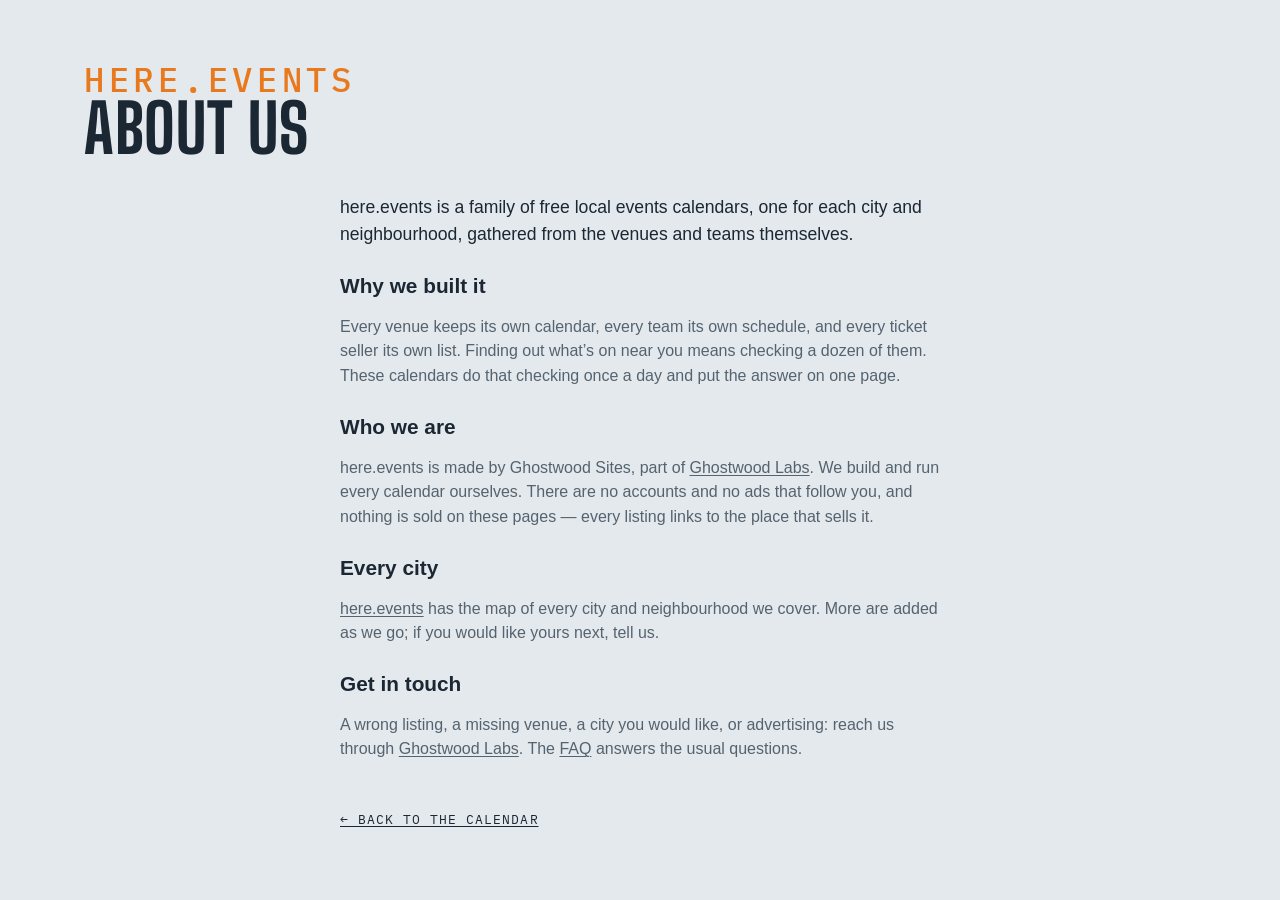
==== site/about.html @ d9d10c5a "Sources and About Us as their own pages, FAQ the same on every site, More Cities centred Co-Authored" ====
<!DOCTYPE html>
<html lang="en">
<head>
<meta charset="utf-8">
<meta name="viewport" content="width=device-width, initial-scale=1, viewport-fit=cover">
<meta name="theme-color" media="(prefers-color-scheme: light)" content="#edf1f4">
<meta name="theme-color" media="(prefers-color-scheme: dark)" content="#141a20">
<script>
  try {
    var t = localStorage.getItem('lqa-theme');
    var PHONE = '(max-width: 640px), (pointer: coarse) and (max-height: 500px)';
    if ((t === 'light' || t === 'dark') && !matchMedia(PHONE).matches) document.documentElement.dataset.theme = t;
  } catch (e) { /* no storage — system it is */ }
</script>
<title>About Us — here.events</title>
<meta name="description" content="About here.events: free local events calendars for each city and neighbourhood, gathered from the venues and teams themselves.">
<link rel="icon" href="favicon.svg" type="image/svg+xml">
<link rel="preconnect" href="https://fonts.googleapis.com">
<link rel="preconnect" href="https://fonts.gstatic.com" crossorigin>
<link href="https://fonts.googleapis.com/css2?family=Big+Shoulders:opsz,wght@10..72,500;10..72,700&family=IBM+Plex+Mono:wght@400;500&display=swap" rel="stylesheet">
<link rel="stylesheet" href="styles.css?v=__V__">
<script src="city.js?v=__V__"></script>
</head>
<body>

<!-- the Ghostwood Labs mark, drawn once; the masthead and the footer <use> it -->
<svg width="0" height="0" style="position:absolute" aria-hidden="true">
  <symbol id="gw-mark" viewBox="0 0 576 576">
    <g fill="none" stroke="currentColor" stroke-width="24" stroke-linecap="round" stroke-linejoin="round">
      <path d="M300.19 51.03A26 26 0 0 1 275.81 51.03L235.63 29.71A26 26 0 0 0 210.57 30.08L103.63 91.02A26 26 0 0 0 90.5 113.61L90.5 161.4A26 26 0 0 1 77.38 183.98L39.62 205.52A26 26 0 0 0 26.5 228.1L26.5 347.9A26 26 0 0 0 39.62 370.48L77.38 392.02A26 26 0 0 1 90.5 414.6L90.5 462.39A26 26 0 0 0 103.63 484.98L210.57 545.92A26 26 0 0 0 235.63 546.29L275.81 524.97A26 26 0 0 1 300.19 524.97L340.37 546.29A26 26 0 0 0 365.43 545.92L472.37 484.98A26 26 0 0 0 485.5 462.39L485.5 414.6A26 26 0 0 1 498.62 392.02L536.38 370.48A26 26 0 0 0 549.5 347.9L549.5 228.1A26 26 0 0 0 536.38 205.52L498.62 183.98A26 26 0 0 1 485.5 161.4L485.5 113.61A26 26 0 0 0 472.37 91.02L365.43 30.08A26 26 0 0 0 340.37 29.71L300.19 51.03Z"/>
      <path d="M288 57.5L288 177.5"/>
      <path d="M288 518.5L288 403.5"/>
      <path d="M90.5 176.5L144.63 204.58A26 26 0 0 0 169.19 204.26L209.58 181.92A26 26 0 0 0 223 159.17L223 101.5L158.5 137.5"/>
      <path d="M485.5 176.5L431.37 204.58A26 26 0 0 1 406.81 204.26L366.42 181.92A26 26 0 0 1 353 159.17L353 101.5L417.5 137.5"/>
      <path d="M157 211L157 287.5"/>
      <path d="M419 211L419 287.5"/>
      <path d="M90.5 399.5L144.63 371.42A26 26 0 0 1 169.19 371.74L209.58 394.08A26 26 0 0 1 223 416.83L223 474.5L158.5 438.5"/>
      <path d="M485.5 399.5L431.37 371.42A26 26 0 0 0 406.81 371.74L366.42 394.08A26 26 0 0 0 353 416.83L353 474.5L417.5 438.5"/>
      <path d="M26.5 288L92 325.5L92 250.5"/>
      <path d="M549.5 288L484 325.5L484 250.5"/>
    </g>
  </symbol>
</svg>

<!-- About us (Steve, 2026-10-29: "Create an about us section just to the left of FAQ, make it work
     the same"): one shared page for every city, word for word, like the FAQ. Styled by .ad-page. -->
<header class="masthead">
  <div class="masthead-text">
    <p class="eyebrow">here.events</p>
    <h1>About Us</h1>
  </div>
</header>
<main class="ad-page about-page">
  <p class="ad-lead">here.events is a family of free local events calendars, one for each city and neighbourhood, gathered from the venues and teams themselves.</p>

  <h2>Why we built it</h2>
  <p>Every venue keeps its own calendar, every team its own schedule, and every ticket seller its own list. Finding out what’s on near you means checking a dozen of them. These calendars do that checking once a day and put the answer on one page.</p>

  <h2>Who we are</h2>
  <p>here.events is made by Ghostwood Sites, part of <a href="https://ghostwoodlabs.com/" rel="noopener">Ghostwood Labs</a>. We build and run every calendar ourselves. There are no accounts and no ads that follow you, and nothing is sold on these pages — every listing links to the place that sells it.</p>

  <h2>Every city</h2>
  <p><a href="https://here.events/">here.events</a> has the map of every city and neighbourhood we cover. More are added as we go; if you would like yours next, tell us.</p>

  <h2>Get in touch</h2>
  <p>A wrong listing, a missing venue, a city you would like, or advertising: reach us through <a href="https://ghostwoodlabs.com/" rel="noopener">Ghostwood Labs</a>. The <a href="faq.html">FAQ</a> answers the usual questions.</p>

  <a class="ad-back" href="./">← Back to the calendar</a>
</main>
</body>
</html>
---- site/styles.css ----
/* Lower Queen Anne Events — overcast-sky palette, marquee display type. */

:root {
  --sky: #e4e9ed;        /* overcast paper (a step down from #edf1f4, Steve 2026-10-12: "a little less glaring") */
  --mist: #f7f9fb;       /* card surface (was pure white) */
  --ink: #1b2733;        /* Puget ink */
  --ink-soft: #55636f;
  --ink-bright: #1b2733; /* the logo: pure white in the dark palette, ink here */
  --line: #c3ccd4;
  --gold: #e8791d;       /* Space Needle "Galaxy Gold" */
  --gold-soft: #fbe9d8;
  /* Color coding is muted (a step back from the pure primaries) and each
     group keeps to its own family so a dot or stripe reads as what it is:
     venues are cool (blue → violet → teal), event types are warm (yellow →
     orange → red → pink). */
  /* venue hues (chips, grid ticks, agenda tags): a sweep from teal through
     blue and violet to magenta, neighbors alternating light and dark */
  /* all three families sit a step back from the pure primaries: the same
     hues, less glare, so the stripes and ticks read after the titles */
  --v-enterprise: #9e2e2e; --v-busch: #2e9e4f; --v-energizer: #6f2e9e; --v-dome: #9e902e; --v-chaifetz: #2e8b9e; --v-fox: #9e2e6b; /* the rooms, one hue each (city.js cssVar), spread round the wheel */
  --v-stifel: #4a9e2e; --v-sheldon: #332e9e; --v-pageant: #9e532e; --v-delmar: #2e9e74; --v-factory: #952e9e; --v-hca: #879e2e;
  --v-chesterfield: #2e669e; --v-oldrock: #9e2e45; --v-duckroom: #2e9e37; --v-offbway: #582e9e; --v-hawthorn: #9e792e; --v-redflag: #2e9e9a;
  --v-rivercity: #9e2e82; --v-family: #619e2e;
  --venue-text: 72%;     /* how much of the venue hue the card's venue label keeps (light mode) */
  --tint: 26%;           /* the venue wash behind a series card (light mode; 13% in the dark palette) */
  --row-a: #f3f6f8; --row-b: #d6dde3; /* the list's rows alternate light and dark grey; only a series keeps its venue's hue (Steve, 2026-10-20) */
  /* event-type hues (calendar ticks, agenda right edge): concerts salmon and
     arts crimson keep clear of the brand orange; movies slate = "quiet" */
  --t-concert: #d9664f;
  --t-sports: #d4b106;
  --t-arts: #b8303f;
  --t-movie: #7a8a99;
  --t-community: #d63f9c;
  --t-expo: #2a9d8f;      /* conventions & expos: turquoise, the one hue the types didn't use */
  --t-bar: #c28a12;       /* bar nights: amber, an ale between the sports yellow and concert salmon */
  --alert: #e02b26;       /* cancelled / postponed notes: plain bright red */
  --barh-base: 3.4rem;   /* the pinned filter bar's height (chips 2.25rem + padding) */
  --titleh: 1.7rem;      /* the bar's title line (1.2rem + .5rem gap), added while scrolled */
  --barh: var(--barh-base); /* what the sticky things below the bar offset by */
  --rule: color-mix(in srgb, var(--line), var(--ink-soft)); /* list dividers: a step brighter than --line */
  /* the scorebug (the live game block, .tf-bug): a light panel in this theme, the broadcast's charcoal in the dark one (Steve, 2026-10-12: the charcoal panel on the light card looked bad) */
  --bug-bg: #f9fafb; --bug-frame: #c9d2da; --bug-ink: #1b2733; --bug-soft: #55636f; --bug-dim: #7c8894; --bug-rowline: #d5dce3; --bug-off: #b3bcc5; --bug-muted: #6b7784; --bug-score-bg: #ffffff; --bug-shadow: rgba(15, 25, 35, .10); --bug-redzone: #c8261f;
  --bug-bw: 1px; --frame: var(--line); --frame-w: 1px; /* the game block's frame and the bug's rules: hairlines in the card's line colour here, the 2px broadcast frame in the dark theme (Steve, 2026-10-12: "soften … the borders in general") */
  --cell-mix: 22%; --cell-ink: var(--ink); --cell-bar: 4px; --cell-shadow: none; /* the bug's team cells: a wash of the club colour with a bar of it at the left and ink type, instead of the solid cell ("soften the colors here") */
  --tick-mix: var(--ink); --tick-pct: 65%; /* the refresh countdown ring: the club's colour mixed toward ink here, toward white on the dark ground (the mix itself is written in the .tf-refresh rule: a token holding var(--team-2) would resolve here on :root, where no club colour exists, and come out empty) */
  --dot: color-mix(in srgb, var(--ink-soft) 40%, transparent); /* the dotted underline under the watch strip's links */
  --display: "Big Shoulders", "Arial Narrow", sans-serif;
  --body: -apple-system, BlinkMacSystemFont, "Segoe UI", "Helvetica Neue", sans-serif;
  --mono: "IBM Plex Mono", ui-monospace, Menlo, monospace;
}
/* Dark palette. Applies when the system prefers dark and the visitor hasn't
   picked Light, or whenever they've picked Dark (the toggle sets
   data-theme on <html>; "system" leaves it unset). The two blocks must
   stay identical — CSS has no way to give one ruleset two unrelated
   conditions. */
@media (prefers-color-scheme: dark) {
  :root:not([data-theme="light"]) {
    color-scheme: dark;
    --sky: #141a20; --mist: #1d252e; --ink: #e8edf1; --ink-soft: #9aa7b2; --ink-bright: #ffffff;
    --line: #333f4a; --gold: #f08a33; --gold-soft: #3a2a1a;
    --v-enterprise: #ea8686; --v-busch: #86eaa3; --v-energizer: #c086ea; --v-dome: #eadd86; --v-chaifetz: #86d9ea; --v-fox: #ea86bc;
    --v-stifel: #9fea86; --v-sheldon: #8a86ea; --v-pageant: #eaa786; --v-delmar: #86eac4; --v-factory: #e186ea; --v-hca: #d5ea86;
    --v-chesterfield: #86b7ea; --v-oldrock: #ea869a; --v-duckroom: #86ea8e; --v-offbway: #ab86ea; --v-hawthorn: #eac886; --v-redflag: #86eae6;
    --v-rivercity: #ea86d0; --v-family: #b3ea86;
    --venue-text: 100%; --tint: 13%;
    --row-a: #1e252c; --row-b: #2c343c;
    --t-concert: #f0806a; --t-sports: #f2d21b; --t-arts: #d63a4f;
    --t-movie: #8b9db0; --t-community: #e660a8; --t-expo: #4fd1c5; --t-bar: #e3ad3c; --alert: #ff4b3e;
    --bug-bg: #2b2d30; --bug-frame: #c9cdd2; --bug-ink: #f4f4f4; --bug-soft: #d5d8dc; --bug-dim: #b9bec4; --bug-rowline: #5c6167; --bug-off: #6a6d72; --bug-muted: #4a4f56; --bug-score-bg: #fafafa; --bug-shadow: rgba(0, 0, 0, .35); --bug-redzone: #ff7b7b;
  --bug-bw: 2px; --frame: var(--ink-soft); --frame-w: 2px; --cell-mix: 100%; --cell-ink: #fff; --cell-bar: 0px; --cell-shadow: 0 1px 2px rgba(0, 0, 0, .5);
    --bug-bw: 2px; --frame: var(--ink-soft); --frame-w: 2px; --cell-mix: 100%; --cell-ink: #fff; --cell-bar: 0px; --cell-shadow: 0 1px 2px rgba(0, 0, 0, .5);
    --tick-mix: white; --tick-pct: 45%;
    --dot: color-mix(in srgb, var(--ink-soft) 60%, transparent);
  }
}
:root[data-theme="dark"] {
  color-scheme: dark;
  --sky: #141a20; --mist: #1d252e; --ink: #e8edf1; --ink-soft: #9aa7b2; --ink-bright: #ffffff;
  --line: #333f4a; --gold: #f08a33; --gold-soft: #3a2a1a;
  --v-enterprise: #ea8686; --v-busch: #86eaa3; --v-energizer: #c086ea; --v-dome: #eadd86; --v-chaifetz: #86d9ea; --v-fox: #ea86bc;
  --v-stifel: #9fea86; --v-sheldon: #8a86ea; --v-pageant: #eaa786; --v-delmar: #86eac4; --v-factory: #e186ea; --v-hca: #d5ea86;
  --v-chesterfield: #86b7ea; --v-oldrock: #ea869a; --v-duckroom: #86ea8e; --v-offbway: #ab86ea; --v-hawthorn: #eac886; --v-redflag: #86eae6;
  --v-rivercity: #ea86d0; --v-family: #b3ea86;
  --venue-text: 100%; --tint: 13%;
  --row-a: #1e252c; --row-b: #2c343c;
  --t-concert: #f0806a; --t-sports: #f2d21b; --t-arts: #d63a4f;
  --t-movie: #8b9db0; --t-community: #e660a8; --t-expo: #4fd1c5; --t-bar: #e3ad3c; --alert: #ff4b3e;
  --bug-bg: #2b2d30; --bug-frame: #c9cdd2; --bug-ink: #f4f4f4; --bug-soft: #d5d8dc; --bug-dim: #b9bec4; --bug-rowline: #5c6167; --bug-off: #6a6d72; --bug-muted: #4a4f56; --bug-score-bg: #fafafa; --bug-shadow: rgba(0, 0, 0, .35); --bug-redzone: #ff7b7b;
  --tick-mix: white; --tick-pct: 45%;
  --dot: color-mix(in srgb, var(--ink-soft) 60%, transparent);
}
:root[data-theme="light"] { color-scheme: light; }

* { box-sizing: border-box; }
html { scroll-behavior: smooth; overflow-x: clip; } /* clip: the footer bleeds to the viewport edges */
@media (prefers-reduced-motion: reduce) { html { scroll-behavior: auto; } }
/* the page is 62rem wide, and steps wider on big screens so event names
   get a single line: the calendar column is fixed, so all of the extra
   width goes to the cards (the footer line follows) */
:root { --pagew: 62rem; }
@media (min-width: 1180px) { :root { --pagew: 72rem; } }
@media (min-width: 1360px) { :root { --pagew: 80rem; } }
body {
  /* no bottom padding: the sticky footer is the page's last thing, and any
     padding here would show as a blank band under it once the list is short.
     A column flex at least a viewport tall, so a short page (the Teams view
     with one team) still puts the footer at the bottom edge */
  display: flex; flex-direction: column; min-height: 100vh; min-height: 100dvh;
  margin: 0 auto; padding: 0 1.25rem; max-width: var(--pagew);
  background: var(--sky); color: var(--ink);
  font: 16px/1.55 var(--body);
}
/* flex items refuse to shrink below their content's minimum width, so one
   unwrappable line (a TV listing, the compact bar's title) would push a whole
   section past a phone's edge; let them shrink like blocks */
body > * { min-width: 0; }
a { color: inherit; text-underline-offset: 2px; }
:focus-visible { outline: 2px solid var(--ink-soft); outline-offset: 2px; }

/* ---- masthead ---- */
.masthead {
  display: flex; flex-wrap: wrap; gap: 1.5rem; align-items: flex-end;
  justify-content: space-between; padding: 2.5rem 0 1rem;
}
.eyebrow {
  font-family: var(--mono); font-size: .8rem; letter-spacing: .12em;
  text-transform: uppercase; color: var(--gold); margin: 0 0 .3rem;
}
h1 {
  font-family: var(--display); font-weight: 700; font-size: clamp(2.6rem, 7vw, 4.2rem);
  line-height: .92; text-transform: uppercase; letter-spacing: .01em; margin: 0;
}
.masthead-text { min-width: 0; max-width: 100%; } /* a flex item would grow to its widest line and push past a phone's edge */
/* "More Cities" (See All until 2026-10-13, Other Places until 2026-10-18): the pill before the theme pill, to the same map (Steve, 2026-10-12); in the pinned bar the chip's text folds away and the map glyph stays */
/* Add To My Calendar: the first of the masthead's tools (Steve, 2026-10-26, "should move here" — beside More Cities; in the bar from 2026-09-16 until then), sized like the More Cities pill beside it */
.masthead-tools #subscribeBtn { order: 3; display: inline-flex; align-items: center; gap: .45rem; min-height: calc(1.7rem + 8px); padding: 0 .95em; }
.masthead-tools #subscribeBtn svg { width: 1rem; height: 1rem; flex: none; }
.masthead-tools #subscribeBtn:hover { border-color: var(--ink-soft); }
.bar-title .masthead-tools #subscribeBtn { min-height: 1.7rem; padding: 0 .5em; } /* icon-only in the title line, like the pill (the label rule is .bar-title .masthead-tools .chip span) */
.masthead-tools .see-all { order: 4; display: inline-flex; align-items: center; gap: .45rem; min-height: calc(1.7rem + 8px); padding: 0 .95em; text-decoration: none; }
.masthead-tools .see-all svg { width: 1rem; height: 1rem; fill: none; stroke: currentColor; stroke-width: 1.6; stroke-linejoin: round; stroke-linecap: round; }
.masthead-tools .see-all:hover { border-color: var(--ink-soft); }
.bar-title .masthead-tools .see-all { min-height: 1.7rem; padding: 0 .5em; }
/* the mark and the name as one thing: the mark stretches to the text's
   height (eyebrow + title) and keeps square, in the footer mark's white */
.masthead { --mast-title: clamp(2.6rem, 7vw, 4.2rem); } /* the title's size; the eyebrow and the mark are cut from it */
.masthead h1 { font-size: var(--mast-title); }
/* the picture (Steve, 2026-09-21: line art, the Needle's crown the focus):
   the top of the Space Needle from the Highsmith aerial, traced to single
   smooth lines at build (a gradient-magnitude pass over the photo, see the
   memory note), a 4.5:1 window from the spire tip to the Queen Anne treeline
   with the Needle centred and the Cascades ridge behind
   (design/lqa-masthead-lines-gen.py). The
   drawing is a luminance mask (masthead-lines.png, white = line) over a box
   of ink, so the lines are the palette's own ink in either theme. A band
   behind the masthead, the Needle toward the right, dissolving into the page
   on every side — no hard edge where the art stops (Steve, 2026-09-21) */
.masthead { min-height: 11rem; overflow: hidden; isolation: isolate; } /* a slim band (Steve, 2026-09-20: minimal) */
.masthead-photo { /* the drawing fills the gap between the name and the theme pill (Steve, 2026-10-05: "in all the modes try to make it fill this space"): a flex item between them, as tall as the band (the negative margins reach over the band's padding) */
  order: 1; flex: 1 1 0; align-self: stretch; min-width: 0; z-index: -1;
  margin: -2.5rem 0 -1rem; pointer-events: none;
  background: #fff; opacity: .9; /* white lines on the dark palette, black on the light one (Steve: "white and black with antialiasing") */
  -webkit-mask-image: url(masthead-lines.png), linear-gradient(to right, transparent 0%, #000 10%, #000 92%, transparent 100%), linear-gradient(to bottom, #000 0%, #000 58%, transparent 100%);
  mask-image: url(masthead-lines.png), linear-gradient(to right, transparent 0%, #000 10%, #000 92%, transparent 100%), linear-gradient(to bottom, #000 0%, #000 58%, transparent 100%);
  -webkit-mask-size: auto 100%, 100% 100%, 100% 100%; mask-size: auto 100%, 100% 100%, 100% 100%; /* the drawing at the band's height, however wide the gap: the Needle stays whole, the ridge beside it shows as far as the gap allows */
  -webkit-mask-position: 50% 0%, 0 0, 0 0; mask-position: 50% 0%, 0 0, 0 0; /* the Needle is at the drawing's centre, so its spire is the centre of the gap at every width (Steve, 2026-10-05: "make the center the top of the needle") */
  -webkit-mask-repeat: no-repeat; mask-repeat: no-repeat;
  mask-mode: luminance, alpha, alpha;
  -webkit-mask-composite: source-in; mask-composite: intersect;
}
.masthead-tools { order: 2; }
:root[data-theme="light"] .masthead-photo { background: #000; opacity: .7; }
@media (prefers-color-scheme: light) { :root:not([data-theme="dark"]) .masthead-photo { background: #000; opacity: .7; } }
.masthead-text { position: relative; }
.masthead .eyebrow { font-size: calc(var(--mast-title) * .5); font-weight: 500; letter-spacing: .14em; margin-bottom: .1rem; line-height: 1; } /* "Seattle": half the title's size (Steve, 2026-09-16: twice the quarter it was), a shade bolder */
/* the masthead's tools (Steve, 2026-09-14): Add To My Calendar (back here
   2026-10-26), the More Cities pill and the theme pill at the masthead's
   right end — the bar below keeps its room for the switch, filters, search,
   the clubs and the season calendar chip */
.masthead { position: relative; }
.masthead-tools { display: flex; align-items: center; gap: .6rem; flex: none; margin-left: auto; }
.sub { color: var(--ink-soft); max-width: 34rem; margin: .8rem 0 0; }

.updated { /* the "Updated …" stamp: an eyebrow line under the title, spaced like the one above it */
  margin: .3rem 0 0; min-height: 1em;
}
/* Solid-ink pill with the page background as its text — a dark pill in
   light mode, a light one in dark — softened on hover (the event sheet's
   Tickets button). */
.btn-cal {
  display: inline-flex; align-items: center; gap: .55em; margin: auto 0;
  font: 600 1rem/1 var(--body); color: var(--sky); background: var(--ink);
  border: 0; border-radius: 999px; padding: .85em 1.4em .85em 1.15em; cursor: pointer;
  transition: background .15s, color .15s;
}
.btn-cal svg { width: 1.15em; height: 1.15em; flex: none; }
.btn-cal:hover { background: var(--ink-soft); color: var(--sky); }
/* the subscribe pop: app.js placeSubscribePop fixes it under the masthead's
   Add To My Calendar button (right edges aligned); these are the fallback
   position and the look */
.pop {
  position: absolute; right: 0; top: calc(100% + 1.1rem); z-index: 10;
  width: min(18rem, 100%); background: var(--mist); border: 1px solid var(--line);
  border-radius: 8px; padding: 1rem 1.1rem; box-shadow: 0 8px 28px rgba(15, 25, 35, .18);
  font-size: .92rem;
}
.pop p { margin: 0 0 .6rem; }
.pop > :last-child { margin-bottom: 0; }
/* everything in the pop sits on one centre line: the checkbox row, the
   three named calendar tiles, the QR / Copy Link chips, then the note */
.pop-tiles { display: grid; grid-template-columns: repeat(3, 4.6rem); justify-content: center; gap: .6rem; margin: 0 0 .7rem; }
.pop-tools { display: flex; justify-content: center; gap: .5rem; margin: 0 0 .9rem; }
.pop-tools .chip { display: inline-flex; align-items: center; gap: .4rem; text-decoration: none; padding: .45em .85em; }
.pop-tools .chip svg { width: 1rem; height: 1rem; flex: none; color: var(--gold); }
.pop-tools .chip:hover { border-color: var(--ink-soft); }
/* Copy Link: a check replaces the icon for a moment after copying */
.pop-tools .chip.is-done svg { display: none; }
.pop-tools .chip.is-done::before { content: "✓"; font-weight: 700; line-height: 1; }
.qr-panel { text-align: center; margin-bottom: .6rem; }
#qrImg {
  display: inline-block; width: 170px; height: 170px;
  background: #fff; padding: 6px; border-radius: 8px;
}
#qrImg svg { display: block; width: 100%; height: 100%; }
/* a tile: the service's icon over its name */
.tile {
  display: grid; justify-items: center; gap: .4rem;
  padding: .6rem .3rem .5rem; border: 1px solid var(--line); border-radius: 10px;
  background: var(--sky); text-decoration: none; color: var(--ink-soft);
}
.tile-logo { width: 2.4rem; height: 2.4rem; border-radius: 8px; object-fit: contain; }
.tile span { font-family: var(--mono); font-size: .62rem; text-transform: uppercase; letter-spacing: .08em; line-height: 1; }
.tile:hover { border-color: var(--ink-soft); color: var(--ink); }
/* ---- filter bar: one row of matching chips ---- */
/* Funnel (filters), Reset, Copy link, Add To Calendar, then the theme toggle
   at the right end. position: relative makes the bar the box the subscribe
   pop hangs from. */
.filterbar {
  display: flex; flex-wrap: nowrap; gap: .6rem; align-items: center;
  margin: .75rem 0 0; position: relative;
}
.filterbar > * { flex-shrink: 0; }
.filterbar .chip {
  display: inline-flex; align-items: center; gap: .45rem; min-height: 2.25rem;
  position: relative; /* for the visually-hidden labels in .is-tight */
}
.filterbar .chip svg { width: 1rem; height: 1rem; flex: none; }
.filterbar .chip:not(:disabled):hover { border-color: var(--ink-soft); }
/* the funnel's chevron is the panel's open/closed indicator. Its outline is
   deliberately the same whether or not a filter is active — Reset lighting
   up is the "something's filtered" signal. */
/* The bar can't wrap. When its content wouldn't fit — app.js measures and
   sets .is-tight — the view switch's words go (see .view-toggle); the labeled
   Add To My Calendar chip that used to shed its label here left the bar for
   the masthead 2026-10-26. */
/* the Teams chip is a switch: solid while its view is on show */
/* the view switch: list | month | home teams, a three-stop pill like the theme's (same rules, .view-toggle) */
.view-toggle[data-active="month"] .theme-knob { left: calc(3px + var(--tt)); }
.view-toggle[data-active="teams"] .theme-knob { left: calc(3px + 2 * var(--tt)); }
.view-toggle button[aria-checked="true"] { color: var(--sky); }
/* while the Teams view is up the agenda's own controls step aside — the
   filters, search, the Today floater, Add To Calendar and the phone's calendar chip */
html.teams-open .search-wrap,
html.teams-open .cal-toggle { display: none; } /* Add To Calendar stays: in Teams mode it offers the club's season feed */
html.teams-open #calToday { display: none; }
.cal-side:not(.is-float) .cal { margin-bottom: 1.6rem; } /* room for the TODAY tab below the docked card */
/* the search box: a chip that takes typing, a magnifier at its right end and
   no placeholder; it gives up width first when the row gets tight */
.filterbar .search-wrap { position: relative; display: flex; flex: 1 1 10rem; min-width: 10rem; max-width: none; } /* the whole of the row's slack (Steve, 2026-10-24, "span the full width"; capped at 28rem from 2026-09-15 until then) */ /* takes whatever room the row has left, never less than a word's worth: the chips drop their labels first (is-tight) */
#searchBox {
  width: 100%; font: 500 .85rem/1 var(--body); color: var(--ink); background: var(--mist);
  border: 1px solid var(--line); border-radius: 999px; padding: .5em 2.4em .5em .95em; min-height: 2.25rem;
  -webkit-appearance: none; appearance: none;
}
#searchBox::-webkit-search-cancel-button { margin-right: .2em; }
/* hover and focus both just brighten the edge — no orange ring on a text box */
#searchBox:hover { border-color: var(--ink-soft); }
#searchBox:focus, #searchBox:focus-visible { outline: none; border-color: var(--ink); }
.search-wrap svg {
  position: absolute; right: .85rem; top: 50%; width: 1rem; height: 1rem;
  transform: translateY(-50%); color: var(--ink-soft); pointer-events: none;
}
/* Right end of the bar, left to right: the calendar chip (narrow layouts
   only), then the season calendar chip (DOM order keeps the chips together;
   flex order places them); the search box grows to fill the gap before them.
   Add To My Calendar was the bar's last chip from 2026-09-16 to 2026-10-26. */
#calToggle { order: 2; }
#viewToggle { order: -1; } /* the view switch leads the bar in either mode (Steve, 2026-09-14) */
/* light / dark: a two-stop pill at the bar's right end, the ink knob
   sliding under the stop in effect (the system's side until a click) */
.theme-toggle {
  position: relative; display: inline-flex; order: 5;
  padding: 3px; border: 1px solid var(--line); border-radius: 999px; background: var(--mist);
}
.theme-toggle { --tt: 2rem; cursor: pointer; } /* stop width — wider on phones for the tap target; the rim and the knob are click targets too (a press anywhere steps the pill) */
.theme-toggle button {
  position: relative; z-index: 1; width: var(--tt); height: 1.7rem; cursor: pointer;
  background: none; border: 0; padding: 0; color: var(--ink-soft); border-radius: 999px;
  display: grid; place-items: center;
}
.theme-toggle button svg { width: 1rem; height: 1rem; }
.theme-toggle button[aria-checked="true"] { color: var(--sky); } /* still a click target: any stop flips */
.theme-toggle button:not([aria-checked="true"]):hover { color: var(--ink); }
.theme-knob {
  position: absolute; top: 3px; left: 3px; width: var(--tt); height: calc(100% - 6px);
  border-radius: 999px; background: var(--ink); transition: left .18s; /* ink knob, page-colored icon — like a checked box */
}
.theme-toggle[data-active="dark"] .theme-knob { left: calc(3px + var(--tt)); }
.theme-toggle[data-active="system"] .theme-knob { left: calc(3px + 2 * var(--tt)); }
@media (prefers-reduced-motion: reduce) { .theme-knob { transition: none; } }
/* the view stops carry their words — List · Month · Teams — while the bar has room (Steve, 2026-10-24,
   "span the full width … display text for the icons if there is space"; Kona first, every city the same day):
   is-tight (app.js fitFilterBar / fitTeamStrip) drops them back to icons, and the ink knob is measured under
   the lit stop by app.js placeKnob (--knob-x/--knob-w), whatever its width. After the .theme-toggle rules so
   width: auto wins. */
.view-toggle button { width: auto; min-width: var(--tt); padding: 0 .7rem 0 .55rem; gap: .4rem; display: inline-flex; align-items: center; justify-content: center; }
.view-toggle .vt-label { font: 500 .8rem/1 var(--body); letter-spacing: .01em; white-space: nowrap; }
.filterbar.is-tight .view-toggle button { padding: 0; width: var(--tt); }
.filterbar.is-tight .vt-label { display: none; }
.view-toggle[data-active] .theme-knob { left: var(--knob-x, 3px); width: var(--knob-w, var(--tt)); transition: left .18s, width .18s; }
@media (prefers-reduced-motion: reduce) { .view-toggle[data-active] .theme-knob { transition: none; } }
/* the Filter button rides at the end of the view pill, past a hairline, in every mode (Steve, 2026-10-24,
   "for all sites, and modes combine these"): icon + word like the stops, the word going with is-tight; while
   the panel is open it wears the ink like a knob of its own. It is not a stop: the knob never moves to it. */
.view-toggle .vt-filter { width: auto; min-width: var(--tt); padding: 0 .7rem 0 .55rem; } /* a stop like the others — no divider (Steve, 2026-10-24: "vert lines should be consistent") */
.filterbar.is-tight .view-toggle .vt-filter { width: auto; padding: 0 .35rem 0 .4rem; }
.view-toggle .vt-filter[aria-expanded="true"], .view-toggle .vt-filter[aria-expanded="true"]:hover { background: var(--ink); color: var(--sky); border-radius: 999px; }
/* the bar stays pinned at the top while the list scrolls (--barh is its
   height — the month dividers and the calendar strip stick just below it);
   the panel floats open under it, over the content, which stays put */
.filter-area {
  position: sticky; top: 0; z-index: 30; background: var(--sky);
  padding: .55rem 0 .6rem; margin-top: .2rem;
}
.filter-area .filterbar { margin: 0; }
/* the pinned bar's title: one slim line above the chips in the masthead's
   face, shown once the masthead itself has scrolled off; --titleh is what
   it adds to the bar, and html.is-scrolled adds that to --barh */
.bar-title { /* one size for all three parts */
  display: flex; align-items: baseline; gap: .9rem; white-space: nowrap;
  font-family: var(--display); font-weight: 700; font-size: 1.1rem; line-height: 1.2rem;
  text-transform: uppercase; letter-spacing: .02em; margin: 0 0 .5rem;
}
.bar-title[hidden] { display: none; } /* an author display beats the UA [hidden] rule */
.eyebrow[hidden], .bar-eyebrow[hidden] { display: none; } /* an empty eyebrow (a city with no neighbourhood) takes no room */
.bar-name { min-width: 0; overflow: hidden; text-overflow: ellipsis; } /* the title gives way first */
.bar-eyebrow { /* "Seattle" and "Updated …" in the masthead's eyebrow face */
  flex: none; font-family: var(--mono); font-weight: 400; letter-spacing: .08em; color: var(--gold);
}
#barUpdated { display: none; } /* the stamp is the footer's alone (Steve, 2026-09-16) */
html.is-scrolled { --titleh: 2.2rem; --barh: calc(var(--barh-base) + var(--titleh)); } /* the title line carries the masthead's tools while scrolled (app.js markStuck moves them): 1.7rem chips + the .5rem gap */
/* the tools in the title line: icon-only chips a size down, the theme pill scaled to match, at the line's right end (the pop still hangs from the bar below) */
.bar-title .masthead-tools { align-self: center; margin-left: auto; gap: .4rem; }
.bar-title .masthead-tools .chip { min-height: 1.7rem; padding: .2em .5em; }
.bar-title .masthead-tools .chip span { position: absolute; width: 1px; height: 1px; overflow: hidden; clip: rect(0 0 0 0); white-space: nowrap; }
.bar-title .masthead-tools .chip svg { width: 1rem; height: 1rem; }
.bar-title .theme-toggle { zoom: .8; }
.filter-panel {
  position: absolute; left: 0; right: 0; top: calc(100% + .5rem); z-index: 20;
  background: var(--mist); border: 1px solid var(--line);
  border-radius: 10px; padding: 1rem 1.1rem;
  box-shadow: 0 12px 36px rgba(0, 0, 0, .3);
  max-height: calc(100vh - 8rem); max-height: calc(100dvh - 8rem); overflow-y: auto;
}
/* Kayak-style panel: columns of checkbox rows, Select all | Clear all links
   per group, an "only" link on hover, and an event count on the right. */
/* the groups sit in columns with a rule between them (a rule above, on
   phones, where they stack) */
.fp-cols { display: grid; grid-template-columns: repeat(auto-fit, minmax(18rem, 1fr)); gap: 1.25rem 0; } /* wide enough that no name wraps; tablets get two columns */
.fp-group { padding: 0 1.25rem; min-width: 0; } /* columns share the width evenly; a long name clips with an ellipsis rather than pushing the next column out of the panel (2026-10-18, the neighbourhood rows) */
.fp-group:first-child { padding-left: 0; }
.fp-group:last-child { padding-right: 0; }
.fp-group + .fp-group { border-left: 1px solid var(--line); }
@media (max-width: 640px) {
  .fp-group { padding: 0; }
  .fp-group + .fp-group { border-left: 0; border-top: 1px solid var(--line); padding-top: 1.1rem; }
}
/* top row: preset chips (the lit one matches the current state) with the
   Sold Out and Holidays switches pushed to the right. They are switches, not
   allow boxes like the rows below (one narrows the list, one adds days), so
   they wear a pill-and-knob face instead of the tick box */
.fp-switch { position: relative; display: flex; align-items: center; gap: .5rem; cursor: pointer; }
.fp-switch input { position: absolute; opacity: 0; width: 1px; height: 1px; }
.sw {
  flex: none; width: 2rem; height: 1.15rem; position: relative;
  border: 1.5px solid var(--ink-soft); border-radius: 1rem; background: var(--mist);
  transition: background .15s, border-color .15s;
}
.sw::after {
  content: ""; position: absolute; top: .1rem; left: .1rem; width: .75rem; height: .75rem;
  border-radius: 50%; background: var(--ink-soft); transition: transform .15s, background .15s;
}
.fp-switch input:checked + .sw { background: var(--ink); border-color: var(--ink); }
.fp-switch input:checked + .sw::after { transform: translateX(.85rem); background: var(--mist); }
.fp-switch:hover .sw { border-color: var(--ink); }
.fp-switch input:focus-visible + .sw { outline: 2px solid var(--ink-soft); outline-offset: 2px; }
.fp-top { display: flex; align-items: center; gap: 1rem; padding: 0 1.25rem; margin: 0 0 1.1rem; }
/* one row that scrolls sideways at every width, never wraps (Steve,
   2026-09-22); a right-edge fade (.is-more-right, app.js presetEdge) says
   more chips sit beyond the edge and lifts once scrolled to the end */
.fp-presets { display: flex; flex-wrap: nowrap; align-items: center; gap: .4rem; flex: 1; min-width: 0; overflow-x: auto; scrollbar-width: none; padding: 2px 0; scroll-padding: 0 1rem; }
.fp-presets::-webkit-scrollbar { display: none; }
.fp-presets.is-more-right { -webkit-mask-image: linear-gradient(to right, #000 calc(100% - 2.6rem), transparent); mask-image: linear-gradient(to right, #000 calc(100% - 2.6rem), transparent); }
.fp-preset { flex: none; }
.fp-soldout { margin-left: auto; white-space: nowrap; flex: none; }
.fp-holidays { white-space: nowrap; flex: none; }
.fp-preset { font-size: .8rem; padding: .4em .85em; min-height: 2rem; }
.fp-preset:hover { border-color: var(--ink-soft); }
.fp-preset.is-on { background: var(--ink); color: var(--sky); border-color: var(--ink); }
.fp-group h3 {
  white-space: nowrap; /* never wraps (Steve, 2026-09-22) */
  font-family: var(--mono); font-size: .68rem; text-transform: uppercase;
  letter-spacing: .1em; color: var(--ink); margin: 0 0 .35rem; font-weight: 700; /* bold, ink (Steve, 2026-09-22) */
  display: flex; align-items: baseline; gap: .6rem;
}
/* All · None at the heading's right end: plain words in the heading's own face, not chips */
.fp-allnone { margin-left: auto; display: inline-flex; align-items: baseline; gap: .35rem; font-weight: 500; color: var(--ink-soft); } /* the links stay quiet next to the bold title */
.fp-allnone i { font-style: normal; opacity: .6; }
.fp-set { font: inherit; letter-spacing: inherit; text-transform: inherit; color: var(--ink-soft); background: none; border: 0; padding: 0; cursor: pointer; text-decoration: underline; text-decoration-color: color-mix(in srgb, var(--ink-soft) 50%, transparent); text-underline-offset: 2px; }
.fp-set:hover { color: var(--ink); text-decoration-color: currentColor; }
.fp-list { display: flex; flex-direction: column; }
.fp-list + h3 { margin-top: 1rem; } /* a second group stacked in the same column */
.fp-list[hidden] + h3 { margin-top: 0; } /* a group folded away leaves the next heading level with the other columns' */
.fp-row { display: flex; align-items: center; gap: .5rem; padding: .3rem .35rem; border-radius: 6px; }
.fp-row:hover { background: var(--sky); }
.fp-check { position: relative; display: flex; align-items: center; gap: .6rem; cursor: pointer; min-width: 0; }
/* the Show | Hide pair at the row's end (Steve, 2026-09-22, third pass):
   two small words joined into one pill. Neither lit = no preference; the
   lit one is ink. Hide lit strikes the row's name */
.fp-seg { flex: none; display: inline-flex; margin-left: auto; border: 1.5px solid var(--line); border-radius: 999px; background: var(--mist); overflow: hidden; }
.fp-seg-b {
  font: inherit; font-size: .68rem; line-height: 1; letter-spacing: .02em; color: var(--ink-soft);
  background: none; border: 0; padding: .28rem .55rem; margin: 0; cursor: pointer;
}
.fp-seg-b + .fp-seg-b { border-left: 1.5px solid var(--line); }
.fp-seg-b:hover { color: var(--ink); background: color-mix(in srgb, var(--ink) 8%, transparent); }
.fp-seg-b[aria-pressed="true"] { color: var(--mist); background: var(--ink); }
.fp-seg-b:focus-visible { outline: 2px solid var(--ink-soft); outline-offset: 2px; }
.fp-check:hover .fp-name { color: var(--ink); }
.fp-name { font-size: .88rem; display: flex; align-items: center; gap: .45rem; white-space: nowrap; min-width: 0; }
.fp-name > * { overflow: hidden; text-overflow: ellipsis; } /* never wraps; a too-narrow column clips with an ellipsis */
.fp-name a { text-decoration-color: var(--line); }
.fp-name a:hover { text-decoration-color: var(--ink-soft); }
.fp-row:has(.fp-seg[data-mode="ex"]) .fp-name { opacity: .55; } /* a hidden row reads dimmed — the colour change alone, no strike-through (Steve, 2026-10-05) */
/* a city-wide site folds its column by neighbourhood (seattle-events, 2026-10-18): the neighbourhood's row carries a chevron that
   opens the rooms under it, indented behind a hairline; its Show | Hide pair works every room at once */
.fp-hood .fp-name { font-weight: 600; }
.fp-fold { flex: none; width: 1.15rem; height: 1.15rem; display: inline-flex; align-items: center; justify-content: center; border: 0; border-radius: 4px; background: none; padding: 0; margin: 0 -.1rem 0 -.2rem; color: var(--ink-soft); cursor: pointer; }
.fp-fold:hover { color: var(--ink); background: color-mix(in srgb, var(--ink) 8%, transparent); }
.fp-fold svg { width: .72rem; height: .72rem; transition: transform .15s; }
.fp-fold[aria-expanded="true"] svg { transform: rotate(90deg); }
.fp-sub { display: flex; flex-direction: column; margin: 0 0 .25rem 1rem; padding-left: .3rem; border-left: 1px solid var(--line); }
.fp-sub[hidden] { display: none; }
.fp-tail .fp-name { color: var(--ink-soft); font-style: italic; } /* the "More rooms" row at a group's foot: the rooms the usual view hides, folded (2026-10-18) */
.fp-tail:has(.fp-seg[data-mode="ex"]) .fp-name { opacity: 1; } /* it is usually all-Hide; dimming it too would make it vanish */
/* three groups — the two venue lists (Lower Queen Anne the wider), Teams
   (Steve, 2026-09-20; Capacity rows dropped 2026-09-22) */
@media (min-width: 641px) and (max-width: 899px) { .fp-tree .fp-cols { grid-template-columns: 1.1fr 1fr; } .fp-tree .fp-group:nth-child(3) { grid-column: 1; border-left: 0; padding-left: 0; padding-right: 1.25rem; border-top: 1px solid var(--line); padding-top: 1rem; margin-top: -.25rem; } } /* tablets: two columns, Teams under Lower Queen Anne (three squeezed the headings into wraps) */
@media (min-width: 900px) { .fp-tree .fp-cols { grid-template-columns: 1.15fr 1fr 1fr; } .fp-tree { right: auto; width: min(100%, 58rem); } } /* three columns of about twelve rows each (Festivals under Home Teams, 2026-10-05); the panel no wider than they need — it used to run the toolbar's width and stretch the rows across it (Steve: "feel free to shrink the width of the filter pop up") */
.fp-note { font-family: var(--mono); font-size: .66rem; color: var(--ink-soft); letter-spacing: .04em; margin-left: .35rem; } /* a band's seat range after its name */
.chip {
  font: 500 .85rem/1 var(--body); cursor: pointer; border-radius: 999px;
  padding: .5em .95em; background: var(--mist); color: var(--ink);
  border: 1px solid var(--line);
}

/* ---- agenda layout: list + docked mini calendar ---- */
.agenda { margin-top: 1.6rem; }
/* the view note: one plain line above the list while the view is not the
   usual one, the way back at its right (app.js renderViewNote) */
.view-note { display: flex; align-items: center; gap: .8rem; flex-wrap: wrap; margin: 0 0 1.1rem; padding: .55rem .9rem; border: 1px solid var(--line); border-radius: 10px; background: var(--mist); font-size: .88rem; }
.fp-group h3[hidden], .fp-list[hidden] { display: none; } /* a group with no rows in this city folds away with its heading (the flex displays above would otherwise beat [hidden]; Steve, 2026-10-11) */
.view-note[hidden] { display: none; }
.view-note .chip { margin-left: auto; font-size: .78rem; padding: .3em .75em; min-height: 1.9rem; }
/* the toast: a word above the footer after hiding something from the sheet, with Undo */
.toast { position: fixed; left: 50%; bottom: calc(3.6rem + env(safe-area-inset-bottom)); transform: translateX(-50%); z-index: 40; display: flex; align-items: center; gap: 1rem; padding: .6rem .6rem .6rem 1rem; border-radius: 999px; background: var(--ink); color: var(--sky); font-size: .88rem; box-shadow: 0 12px 36px rgba(0, 0, 0, .35); max-width: calc(100vw - 2rem); }
.toast[hidden] { display: none; }
.toast button { font: 700 .82rem/1 var(--body); color: var(--gold); background: none; border: 1px solid color-mix(in srgb, var(--sky) 35%, transparent); border-radius: 999px; padding: .45em .9em; cursor: pointer; }
.toast button:hover { border-color: var(--sky); }
.agenda, .teams { margin-bottom: 1.5rem; } /* the gap above the footer (its own top margin is auto) */
.agenda-layout {
  display: grid; grid-template-columns: minmax(0, 1fr) 18rem;
  gap: 0 2.5rem; align-items: start;
}
.agenda-layout > ol { grid-column: 1; }
.cal-side { position: sticky; top: calc(var(--barh) + .5rem); grid-column: 2; grid-row: 1; } /* same offset under the bar as the pops */
/* the Add To Calendar pop hangs over the docked calendar (same width, same right edge)
   and is shorter, so the calendar steps out while the pop is open */
.cal-side:not(.is-float) .cal { transition: opacity .15s; }
html.pop-open .cal-side:not(.is-float) .cal { opacity: 0; pointer-events: none; }
/* Below the page's full width (62rem + padding) the calendar never docks —
   beside the list it would squeeze the cards to a sliver — so from here
   down it floats over the list instead. */
@media (max-width: 1023px) {
  .agenda-layout { display: flex; flex-direction: column; }
  /* the grid's align-items: start carries over; the strip must span the
     column or it shrinks to its content (it has none, so its right edge —
     where the handle hangs — would be the left edge of the page) */
  .cal-side { align-self: stretch; width: 100%; }
  /* a zero-height sticky strip, first in the column, carrying the handle
     (hanging off its right end) and the floating calendar; both ride along
     as the list scrolls */
  .cal-side { order: -1; height: 0; top: calc(var(--barh) + .5rem); z-index: 15; }
  .cal-side.is-float .cal {
    position: absolute; z-index: 14; right: 0; top: 0; /* right under the pinned bar */
    width: min(22rem, 100%);
    max-height: calc(100vh - 5rem); max-height: calc(100dvh - 5rem); overflow-y: auto;
  }
  .cal-side.is-float .cal-month { box-shadow: 0 12px 36px rgba(0, 0, 0, .3); }
}

/* ---- the Month view: the month's events, as the filters leave them, on one calendar ---- */
html.month-open .agenda-layout, html.month-open .cal-toggle { display: none; } /* the list and its mini calendar step aside; the board is the month */
/* ---- the month view: one continuous grid of weeks, square days (Steve, 2026-09-15) ----
   The grid runs from this month on with no end (app.js appends months as
   the sentinel nears the window), sized to the window: seven squares across,
   the page scrolling down them under the pinned filter bar; the ‹ MONTH ›
   header and the weekday row stick under the bar and name the month at the
   top (the sticky footer stays pinned at the bottom as everywhere). A day
   carries its events' names only, as many as fit, the rest folded into
   "+N more" (fitBoardCells); a tap on the day opens the card listing them all. */
.month-board[hidden] { display: none; }
.month-board { margin: 0 auto; max-width: 100%; position: relative; } /* app.js sizeBoard sets its width: seven squares that show the whole month in the window at the top of the page, centred when that is narrower than the page */
.mb-sticky { position: sticky; top: var(--barh); z-index: 6; background: var(--sky); padding-top: 1.9rem; } /* the room is the TODAY tab's, which rises from the header (Steve: an up tab) */
.mb-head { position: relative; } /* the tab and, on a centred board, the vertical month name hang off it */
/* TODAY over the month view's header: the same tab, upside down — rising from the header's top edge */
.cal-head button.cal-today-tab { width: auto; height: auto; min-width: 0; min-height: 0; display: inline-flex; border-radius: 6px 6px 0 0; } /* not the header's arrow-button size, nor the phones' 2.75rem touch minimum */
.cal-head button.cal-today-tab svg { width: .85rem; height: .85rem; }
.cal-head button.cal-today-tab[hidden] { display: none; } /* the override above would otherwise beat [hidden] */
.mb-head .cal-today-tab { top: auto; bottom: 100%; border-top: 2px solid var(--ink-soft); border-bottom: 0; border-radius: 6px 6px 0 0; padding: .24rem .7rem .3rem; box-shadow: 0 -3px 8px rgba(0, 0, 0, .25); }
/* the board centred narrower than the page (sizeBoard's is-narrow): the months' names stand beside their blocks, so the header keeps only ‹ › */
/* …and on a centred board the header goes altogether (Steve, 2026-09-16: "useless" — the names beside the blocks say the month and open the picker; scrolling moves the months); what stays is the sticky anchor, a hair tall, and TODAY as a chip under the filter bar while another month is at the top */
.month-board.is-narrow .mb-head { display: none; }
.month-board.is-narrow .mb-sticky { padding-top: 0; height: .4rem; }
.month-board.is-narrow .mb-sticky > .cal-today-tab { top: .4rem; bottom: auto; border: 2px solid var(--ink-soft); border-radius: 6px; box-shadow: 0 3px 8px rgba(0, 0, 0, .25); } /* painted: the days scroll under it, not through the gap to the bar; the TODAY tab hangs from its foot */
.mb-sticky .mb-head { border-bottom: 2px solid var(--ink-soft); border-radius: 10px; padding-bottom: .3rem; } /* the header on its own: the weekday row went with each month */
.mb-wdays { display: grid; grid-template-columns: repeat(7, minmax(0, 1fr)); background: var(--mist); border: 2px solid var(--ink-soft); border-bottom: 0; border-radius: 10px 10px 0 0; font-family: var(--mono); font-size: .62rem; letter-spacing: .1em; text-transform: uppercase; color: var(--ink-soft); }
.mb-wdays span { padding: .1rem .35rem .3rem; text-align: center; } /* centred over the column (Steve, 2026-09-16) */
/* every month its own block (Steve, 2026-09-15): a framed grid padded to whole weeks with blank slots, a gap between months, its name standing beside it on a centred board */
.mb-month { position: relative; margin-top: .8rem; }
.mb-days { border: 2px solid var(--ink-soft); border-radius: 0 0 10px 10px; overflow: hidden; grid-auto-rows: auto; }
/* the month's name: standing beside its block on a centred board; on a full-width board the pinned ‹ MONTH › bar names the month, so no heading over the block as well (it read twice — Steve's review, 2026-09-16) */
.mb-mname { display: none; font: 700 .95rem/1 var(--display); text-transform: uppercase; letter-spacing: .12em; color: var(--ink); background: none; border: 0; padding: .15rem .1rem .35rem; margin: 0; cursor: pointer; text-align: left; border-radius: 6px; }
.mb-mname:hover { color: var(--ink-soft); }
.month-board.is-narrow .mb-mname { display: block; position: absolute; right: calc(100% + .9rem); top: 50%; translate: 0 -50%; /* centred on its block (Steve, 2026-09-15) */ writing-mode: vertical-rl; transform: rotate(180deg); transform-origin: center; font: 700 var(--mname, 3rem)/1 var(--display); text-transform: uppercase; letter-spacing: .08em; color: var(--ink); background: none; border: 0; padding: 0; margin: 0; cursor: pointer; white-space: nowrap; border-radius: 6px; }
.month-board.is-narrow .mb-mname:hover { color: var(--ink-soft); }
.month-board.is-narrow .mb-mname:focus-visible { outline: 2px solid var(--ink); outline-offset: 4px; }
.month-board.is-short .mb-days > .cal-day { aspect-ratio: auto; height: var(--cellh); } /* a full-width board that would run past the window: the days give up a little height (never under 60% of their width) so the month fits (app.js sizeBoard) */
.mb-days > .cal-day { aspect-ratio: 1; height: auto; display: flex; flex-direction: column; align-items: stretch; gap: .15rem; padding: .3rem .3rem .35rem; cursor: pointer; }
.mb-days > .cal-day:hover { background: color-mix(in srgb, var(--ink) 6%, var(--mist)); }
.mb-days > .cal-day.is-today:hover { background: color-mix(in srgb, var(--ink) 26%, var(--mist)); }
.mb-days > .cal-day.is-blank { aspect-ratio: 1; margin: 0; width: auto; cursor: default; background: color-mix(in srgb, var(--line) 35%, var(--mist)); } /* a padding slot is a cell like the rest, a shade darker */
.mb-days > .cal-day.is-blank:hover { background: color-mix(in srgb, var(--line) 35%, var(--mist)); }
.mb-days .num { font-size: clamp(.72rem, 1.3vw, 1rem); line-height: 1; margin-bottom: .1rem; }
.mb-days .hol { font-size: .58rem; line-height: 1.2; color: var(--gold); letter-spacing: .06em; text-transform: uppercase; }
.mb-days .ticks { display: none; } /* phones only (below) */
/* an event on a day: its name only (Steve, 2026-09-15 — no times), one line in its venue's colour */
/* no venue colours on the names (Steve, 2026-09-15, late): plain ink, a neutral wash on hover and in the day's card */
.mb-ev { display: block; flex: none; width: 100%; text-align: left; font-family: var(--body); font-size: .7rem; line-height: 1.25; color: var(--ink); background: none; border: 0; border-radius: 4px; padding: .12rem .2rem; cursor: pointer; overflow: hidden; text-overflow: ellipsis; white-space: nowrap; font-weight: 600; }
.mb-ev:hover { background: color-mix(in srgb, var(--ink) 10%, transparent); }
.mb-ev[hidden] { display: none; }
.mb-ev.is-off { text-decoration: line-through; opacity: .7; }
.mb-more { flex: none; align-self: flex-start; font: inherit; font-family: var(--mono); font-size: .62rem; color: var(--ink-soft); background: none; border: 0; padding: .1rem .2rem; cursor: pointer; }
.mb-more[hidden] { display: none; }
.mb-more:hover { color: var(--ink); }
.mb-days .cal-day.is-past .mb-ev { opacity: .55; }
.mb-sentinel { height: 1px; }
/* the day's card: opens over the tapped day (the day, grown) and lists everything on it */
.mb-pop { position: fixed; z-index: 31; background: var(--mist); border: 2px solid var(--ink-soft); border-radius: 10px; box-shadow: 0 14px 40px rgba(0, 0, 0, .35); padding: .6rem .7rem .7rem; max-height: min(70vh, 32rem); overflow-y: auto; transform-origin: top left; animation: mb-pop-in .16s ease-out; }
@keyframes mb-pop-in { from { opacity: 0; transform: scale(.94); } to { opacity: 1; transform: none; } }
@media (prefers-reduced-motion: reduce) { .mb-pop { animation: none; } }
@media (max-width: 640px) { .mb-pop { left: 0; right: 0; bottom: 0; top: auto; width: auto; max-height: 70vh; border-radius: 12px 12px 0 0; border-bottom: 0; padding-bottom: calc(.7rem + env(safe-area-inset-bottom, 0px)); transform-origin: bottom center; } } /* a sheet from the foot, like the event's (app.js openDayPop leaves the position to this) */
.mb-pop h3 { font-family: var(--display); font-weight: 700; font-size: 1rem; text-transform: uppercase; letter-spacing: .06em; margin: 0 0 .5rem; display: flex; align-items: baseline; gap: .6rem; }
.mb-pop h3 .mb-pop-n { font-family: var(--mono); font-weight: 400; font-size: .68rem; letter-spacing: .1em; color: var(--ink-soft); }
.mb-pop .mb-ev { font-size: .85rem; padding: .4rem .6rem; margin-bottom: .35rem; white-space: normal; background: color-mix(in srgb, var(--ink) 6%, transparent); }
.mb-pop .mb-ev:hover { background: color-mix(in srgb, var(--ink) 14%, transparent); }
.mb-pop .mb-ev .mb-sub { display: block; font-family: var(--mono); font-weight: 400; font-size: .68rem; letter-spacing: .04em; color: var(--ink-soft); margin-top: .1rem; }
.mb-pop .mb-none { font-family: var(--mono); font-size: .8rem; color: var(--ink-soft); margin: 0; }
@media (max-width: 640px) { /* phones: the days are too small for names — they carry the venue ticks; the tap opens the same card */
  .mb-days > .cal-day { padding: .2rem .25rem; gap: .1rem; }
  .mb-days .hol, .mb-days .mb-ev, .mb-days .mb-more { display: none; }
  .mb-days .ticks { display: flex; }
}

/* ---- mini month calendar: a nav bar, then one framed card per month ---- */
.cal { display: grid; gap: 0; position: relative; } /* the header bar and the card are one piece; the TODAY tab hangs from its foot */
/* TODAY: a tab out of the calendar's foot, the odds tab's cut (Steve, 2026-09-15) — shown only while the list has left today (app.js syncTodayFloat) */
.cal-today-tab {
  position: absolute; top: 100%; left: 50%; transform: translateX(-50%); z-index: 4; display: inline-flex; align-items: center; gap: .35rem;
  font: 700 .62rem/1 var(--mono); letter-spacing: .14em; text-transform: uppercase; color: #f4f4f4; background: #2b2d30;
  border: 2px solid var(--ink-soft); border-top: 0; border-radius: 0 0 6px 6px; padding: .28rem .7rem .24rem; cursor: pointer; zoom: 1.15; /* the frame's own colour (Steve, 2026-09-15: the borders should match) */
  box-shadow: 0 3px 8px rgba(0, 0, 0, .25);
}
.cal-today-tab svg { width: .85rem; height: .85rem; }
.cal-today-tab:hover { background: #3a3d41; }
.cal-today-tab[hidden] { display: none; }
.cal[hidden] { display: none; } /* an author display beats the UA [hidden] rule */
.cal-months { display: grid; gap: 1.1rem; grid-auto-rows: max-content; } /* rows stay card-sized even while the reel pins the box's height */
/* when the month changes the cards move like a reel (app.js swapCal):
   forward, the top card scrolls up and out while the new one rises in from
   below; backward is the mirror. The box is clipped for the run. */
.cal-month { background: var(--mist); border: 2px solid var(--ink-soft); border-radius: 10px; overflow: hidden; }
/* ‹ MONTH › as the card's header: ‹ flush left, › flush right, the name
   dead center, joined to the card below (Today is a floater at the lower right) */
.cal-head {
  display: grid; grid-template-columns: 1fr auto 1fr; align-items: center;
  padding: .3rem .3rem .1rem; background: var(--mist);
  border: 2px solid var(--ink-soft); border-bottom: 0; border-radius: 10px 10px 0 0; /* the month card's frame */
}
.cal-head #calNext, .cal-head #mbNext { justify-self: end; } /* ‹ flush left, › flush right on both calendars */
.cal-head button.cal-cur { /* the month's name: a button that opens the month / year picker (outranks the bar's control rule below) */
  font-family: var(--display); font-weight: 700; font-size: 1rem;
  text-transform: uppercase; letter-spacing: .12em; text-align: center;
  display: inline-block; background: none; border: 0; color: var(--ink); cursor: pointer; padding: .1rem .5rem; border-radius: 6px; width: auto; min-width: 0; height: auto; min-height: 0;
}
.cal-head button.cal-cur:hover { background: color-mix(in srgb, var(--ink) 10%, var(--mist)); }
/* the month / year picker under a calendar's header (app.js openMonthPick) */
.cal-pick { position: fixed; z-index: 30; width: 15rem; padding: .6rem; background: var(--mist); border: 1px solid var(--line); border-radius: 10px; box-shadow: 0 12px 36px rgba(0, 0, 0, .3); }
.cp-head { display: grid; grid-template-columns: 2rem 1fr 2rem; align-items: center; margin-bottom: .45rem; }
.cp-head button { background: none; border: 0; color: var(--ink); font-size: 1.3rem; line-height: 1; cursor: pointer; border-radius: 6px; height: 1.75rem; }
.cp-head button:disabled { opacity: .3; cursor: default; }
.cp-head button:not(:disabled):hover { background: color-mix(in srgb, var(--ink) 10%, var(--mist)); }
.cp-year { font-family: var(--display); font-weight: 700; font-size: 1.05rem; letter-spacing: .1em; text-align: center; }
.cp-grid { display: grid; grid-template-columns: repeat(3, 1fr); gap: .3rem; }
.cp-grid button { font-family: var(--mono); font-size: .78rem; text-transform: uppercase; letter-spacing: .06em; padding: .45rem 0; background: none; border: 1px solid var(--line); border-radius: 6px; color: var(--ink); cursor: pointer; }
.cp-grid button:disabled { opacity: .3; cursor: default; }
.cp-grid button:not(:disabled):hover { border-color: var(--ink-soft); }
.cp-grid button.is-on { background: var(--ink); color: var(--sky); border-color: var(--ink); }
.cal-head button { /* flat controls inside the bar */
  display: inline-grid; place-items: center; width: 2rem; height: 1.75rem; cursor: pointer;
  background: none; color: var(--ink); border: 0; border-radius: 6px;
  transition: background .15s, transform .1s;
}
.cal-head button svg { width: 1rem; height: 1rem; }
.cal-head button:disabled { opacity: .3; cursor: default; }
.cal-head button:not(:disabled):hover { background: color-mix(in srgb, var(--ink) 10%, var(--mist)); }
.cal-head button:not(:disabled):active { transform: translateY(1px); }
.cal-month { border-radius: 0 0 10px 10px; }
.cal-mname { display: none; } /* the header carries the name */
/* floating over the list on a small screen the pair's outline is a touch
   brighter than the docked hairline, being over content */
.cal-side.is-float .cal-head, .cal-side.is-float .cal-month { border-color: color-mix(in srgb, var(--ink) 40%, var(--ink-soft)); }
/* each card: its name across the top in the display face, over a hairline
   where the weekday row used to be, then only its own days (the grid is
   padded to whole weeks with blank cells, never with the neighbor months'
   dates; the columns run Sunday to Saturday)  */
.cal-mname { padding: .45rem .6rem .3rem; border-bottom: 1px solid var(--line); font-size: .95rem; letter-spacing: .12em; }
.cal-days { display: grid; grid-template-columns: repeat(7, minmax(0, 1fr)); gap: 1px; background: var(--line); } /* minmax(0, …): a day's row of ticks can't widen its column, so the seven fit a 320px phone (the ticks wrap under) */
.cal-days > * {
  aspect-ratio: 1; padding: .2rem .25rem; /* square cells */
  font-family: var(--mono); font-size: .68rem; text-align: left; vertical-align: top;
}
/* The hairlines are the 1px gaps of the grid showing the container's line
   color through — so every horizontal and vertical line is one continuous
   stroke on the same pixel row/column. Each real day is an opaque cell, so
   it comes out boxed on all four sides. The padding slots before the 1st
   and after the last day are opaque too and stretch one pixel into the gap
   beside them (leading ones to the left, trailing ones to the right and
   down) so no lines are drawn between padding slots — only where they meet
   a day, plus the rule under the month's name, which runs the full width. */
/* a day: the number top-left (a button centres its content otherwise, so a
   day with two rows of ticks lifted its number), the ticks under it as a
   centred block of at most four a row (Steve, 2026-09-15) */
.cal-day { background: var(--mist); border: 0; color: var(--ink); display: flex; flex-direction: column; align-items: stretch; justify-content: flex-start; width: 100%; min-width: 0; overflow: hidden; }
.cal-day.is-blank { width: auto; aspect-ratio: auto; margin: 0 0 0 -1px; } /* stretches with its margins; the row's height comes from its days */
.cal-day:not(.is-blank) ~ .cal-day.is-blank { margin: 0 -1px -1px 0; }
button.cal-day { cursor: pointer; }
/* inset ring rather than a border so the cell doesn't shift; the fill is a
   touch of ink over the card (lighter in dark mode, darker in light), so
   it reads in both themes */
button.cal-day:hover { background: color-mix(in srgb, var(--ink) 10%, var(--mist)); box-shadow: inset 0 0 0 1px var(--ink-soft); }
.cal-day .num { display: block; font-size: .88rem; line-height: 1; text-align: left; }
/* today: the hover treatment, a touch brighter, held */
.cal-day.is-today { background: color-mix(in srgb, var(--ink) 20%, var(--mist)); box-shadow: inset 0 0 0 1px var(--ink); }
.cal-day.is-today .num { font-weight: 700; }
/* three round dots at most, centred, then a "+" for the rest — the row sits at the cell's foot, the + the dots' own height and on their line (Steve, 2026-09-15 / 16) */
.ticks { display: flex; justify-content: center; align-items: center; gap: 2px; margin: auto auto 0; padding-top: .3rem; height: .32rem; box-sizing: content-box; }
.ticks i { width: .32rem; height: .32rem; border-radius: 50%; background: var(--dot, var(--ink-soft)); flex: none; }
.ticks .tick-more { display: block; width: .32rem; height: .32rem; margin-left: 1px; flex: none; color: var(--ink-soft); background: linear-gradient(currentColor, currentColor) center / 100% 1.5px no-repeat, linear-gradient(currentColor, currentColor) center / 1.5px 100% no-repeat; font-size: 0; }
/* past days go grey: the number in the soft ink, the venue ticks washed
   out — still tinted enough to tell venues apart, just clearly behind us */
.cal-day.is-past { color: var(--ink-soft); }
.cal-day.is-past .ticks i { filter: saturate(.4); opacity: .6; }

/* ---- agenda ---- */
.agenda ol { list-style: none; margin: 0; padding: 0; }
.agenda .empty { color: var(--ink-soft); }
/* dividers: a name centered between two rules, in the masthead's stamp type
   (see .updated) a size down. The month one is stuck to the top of the
   viewport while its month scrolls by (the next month's slides over it);
   holiday ones just scroll past. */
/* the name sits on a rule that fades out toward both edges (the rule is the
   row's background; the name's own background knocks it out behind the text) */
.month-row, .holiday-row {
  position: relative; display: flex; justify-content: center; align-items: center; gap: .6rem; flex-wrap: wrap;
  padding: .6rem 0 .45rem;
  font-family: var(--display); font-weight: 700; font-size: 1.2rem; line-height: 1;
  text-transform: uppercase; letter-spacing: .08em; color: var(--ink);
  /* opaque above the rule, fading out below it: while stuck, the rows
     scroll on under the lower half and dissolve as they near the line, so
     they never run into the oval that hangs below it */
  background: linear-gradient(var(--sky) 50%, transparent);
}
/* the rule itself: a 1px layer at the row's center, above the shadow. A
   month's warms to the brand orange at the middle like the footer's edge;
   a holiday's stays the plain list rule */
.month-row::before, .holiday-row::before {
  content: ""; position: absolute; left: 0; right: 0; top: 50%; height: 1px; z-index: 1;
  background: linear-gradient(90deg, transparent, var(--rule) 15%, var(--rule) 85%, transparent);
}
.month-row::before { background: linear-gradient(90deg, transparent, var(--line) 15%, var(--gold) 50%, var(--line) 85%, transparent); }
.month-row > span, .holiday-row > span { position: relative; z-index: 1; background: var(--sky); padding: 0 .9rem; }
/* the label sits in an oval the rule runs into: the same 1px line as the
   rule, bent around the name (months and holidays alike) */
.month-row > span, .holiday-row > span {
  border: 1px solid var(--rule); border-radius: 999px; padding: .4em 1.1em .3em;
  background: color-mix(in srgb, var(--rule) 15%, var(--sky)); /* a whisper above the page, well clear of the outline */
}
.month-row > span:not(.hol-pill) { border-color: var(--gold); } /* the month oval takes the orange its rule arrives in */
.holiday-row > span, .month-row > .hol-pill { display: inline-flex; align-items: center; gap: .5rem; }
/* a holiday is a flag, not another divider: a solid orange pill, ink type,
   on the same orange-centred rule as a month's */
.holiday-row::before { background: linear-gradient(90deg, transparent, var(--line) 15%, var(--gold) 50%, var(--line) 85%, transparent); }
.holiday-row > span, .month-row > .hol-pill { background: var(--gold); border-color: var(--gold); color: #1b2733; }
/* a holiday sharing the month's row: its own pill beside the month's, a
   size down like a holiday row, gone while the month is stuck up top */
.month-row > .hol-pill { font-size: 1.05rem; }
.month-row.is-stuck > .hol-pill { display: none; }
/* a month with only holidays: the month oval ends on the page's centre line,
   every month's the same, and its holidays stack to the right of it — so the
   months line up down the page instead of drifting with the pills beside them */
.month-row.has-hol:not(.is-stuck) { display: grid; grid-template-columns: 11.5rem minmax(0, 1fr); gap: .4rem .6rem; align-items: center; } /* a fixed month column from the left: the ovals line up on its edge and the pills get the rest of the row, no empty half on the left */
@media (max-width: 640px) { .month-row.has-hol:not(.is-stuck) { grid-template-columns: minmax(0, 2fr) minmax(0, 3fr); } }
.month-row.has-hol:not(.is-stuck) > span:not(.hol-pill) { grid-column: 1; grid-row: 1 / span var(--hols, 1); justify-self: end; align-self: center; } /* centred on the pills' rows: no more rows than pills, or the gaps of empty rows would pull it down */
.month-row.has-hol:not(.is-stuck) > .hol-pill { grid-column: 2; justify-self: start; }
.month-row { position: sticky; top: var(--barh); z-index: 5; }
.month-group { display: block; } /* one per month: the sticky divider's bounds, so the next month pushes it out */
.holiday-row { font-size: 1.05rem; }
.month-row + .day-row, .holiday-row + .day-row { background: none; }
/* the rule between days fades out toward both edges */
.day-row {
  display: grid; grid-template-columns: 5.2rem 1fr; gap: 1rem;
  padding: 1rem 0;
  scroll-margin-top: calc(var(--barh) + .5rem); /* a jumped-to day lands under the pinned bar, not behind it */
  background: linear-gradient(90deg, transparent, var(--rule) 15%, var(--rule) 85%, transparent) top / 100% 1px no-repeat;
}
.day-row.is-past { opacity: .5; }
/* ---- series: "n of N" under the time, and a git-style graph in a gutter
   right of the cards (one lane per concurrent series, --gutter set by
   app.js) whose lines, in the mini calendar's border colour, curve into
   each card's right edge ---- */
.agenda-layout.has-series .day-row { grid-template-columns: 5.2rem 1fr var(--gutter); }
/* clip: a series line continuing from the previous page starts at the very
   top edge, and its round cap would otherwise poke out above the list */
#agenda { position: relative; overflow: clip; }
.series-graph { position: absolute; left: 0; top: 0; pointer-events: none; overflow: visible; }
/* a hairline in the calendar's border colour; at each join a faint
   mirrored pair carries the curves on into the card */
.sg-line { fill: none; stroke-width: 1.5; stroke-opacity: .85; stroke-linecap: round; pointer-events: stroke; }
.sg-trunk { stroke: var(--ink-soft); pointer-events: none; } /* a merged lane's shared line */
.series-n { position: absolute; right: .55em; bottom: .45em; font: .68rem/1 var(--mono); color: var(--ink-soft); letter-spacing: .04em; white-space: nowrap; } /* "1 of 2" at the card's lower right (Steve, 2026-09-22) */
.ev:has(.team-mark) .series-n { right: calc(2.9rem + .75rem + .6rem); } /* clear of the crest */
.ev:has(.series-n) { padding-bottom: 1.15em; } /* room under the last line for the marker */
@media (max-width: 640px) { .series-graph { display: none; } }
/* the day's number and weekday sit centred on the day's FIRST event (Steve,
   2026-09-15): app.js alignRails gives the rail that row's height, and the
   rail centres its two lines in it */
.date-rail { text-align: center; align-self: start; display: flex; flex-direction: column; justify-content: center; gap: .1rem; } /* the same line metrics as the clock (.t-clock), so the two centre on one midpoint */
.date-rail .dnum {
  font-family: var(--display); font-weight: 700; font-size: 2.6rem; line-height: 1; display: block;
}
.date-rail .dmeta {
  font-family: var(--mono); font-size: .7rem; text-transform: uppercase;
  letter-spacing: .06em; color: var(--ink-soft); line-height: 1; /* "WEDNESDAY" fits the rail; line-height 1 like the clock's PM */
}
.day-events { display: grid; gap: .6rem; align-content: start; }
.agenda .day-events > .ev { background: var(--row-a); } /* the list only: the Teams schedule keeps its home-game wash */
.agenda .day-events > .ev:nth-child(even) { background: var(--row-b); }
/* a series row carries a whisper of its venue's color (set inline by app.js); the rest are the greys above */
.ev { display: flex; gap: .8rem; align-items: flex-start; padding: .45em .55em; border-radius: 6px; position: relative; overflow: hidden; }
.ev-body { display: flex; flex-direction: column; align-items: flex-start; gap: .18rem; min-width: 0; }
.ev-title { display: flex; align-items: center; gap: .45rem; min-width: 0; }
/* home games carry the team crest as a monochrome watermark at the row's
   right — grayscale in light mode, inverted to white-on-dark in dark mode */
/* a row with a mark keeps its text clear of it — the title wraps rather than
   running underneath (mark width + its inset + a little breathing room) */
.ev:has(.team-mark) { padding-right: calc(2.9rem + .75rem + .6rem); }
.team-mark {
  position: absolute; right: .75rem; top: 50%; transform: translateY(-50%);
  width: 2.9rem; height: 2.9rem; object-fit: contain;
  opacity: .7; pointer-events: none;
  filter: grayscale(1);
}
@media (prefers-color-scheme: dark) {
  :root:not([data-theme="light"]) .team-mark { filter: grayscale(1) invert(1) brightness(1.35); }
}
:root[data-theme="dark"] .team-mark { filter: grayscale(1) invert(1) brightness(1.35); }
/* a bar's supplied logo (site/marks/) keeps its own look in both themes —
   no grayscale, no inversion. Full strength: the Goat's is gold line art on
   a near-black disc, and on a dark card only the lines show, so dark mode
   also lifts its brightness to keep the gold legible. */
:root .team-mark.venue-mark { filter: none; opacity: 1; }
@media (prefers-color-scheme: dark) {
  :root:not([data-theme="light"]) .team-mark.venue-mark { filter: brightness(1.5) saturate(1.15); }
}
:root[data-theme="dark"] .team-mark.venue-mark { filter: brightness(1.5) saturate(1.15); }
.ev a { font-weight: 600; text-decoration-color: var(--line); }
.ev a:hover { text-decoration-color: var(--ink-soft); }
.ev .time { font-family: var(--mono); font-size: .8rem; color: var(--ink-soft); min-width: 5.5rem; padding-top: .15em; display: flex; flex-direction: column; gap: .1rem; }
/* all-day rows lead their day; the clock face reads ALL over DAY (app.js
   clockCell, Steve 2026-10-14 — the word "all day" in soft ink before) */
.ev.is-allday .time { color: var(--ink); font-weight: 500; }
.ev .venue {
  font-family: var(--mono); font-size: 1rem; font-weight: 700; text-transform: uppercase;
  /* the venue's hue, pulled toward the ink in light mode so small text on
     white keeps its contrast (--venue-text is 100% in the dark palette) */
  letter-spacing: .06em; color: color-mix(in srgb, var(--dot, var(--ink-soft)) var(--venue-text), var(--ink));
}
/* the venue link keeps the label's look — .ev a above is for the title */
.ev .venue a { font-weight: inherit; text-decoration-color: var(--line); }
.ev .venue a:hover { text-decoration-color: var(--ink-soft); }

/* ---- status badges: "date tbd", "cancelled" / "postponed" ---- */
.badge {
  font-family: var(--mono); font-size: .62rem; text-transform: uppercase;
  letter-spacing: .08em; border-radius: 3px; padding: .18em .5em;
  border: 1px solid currentColor; align-self: center; white-space: nowrap;
}
.b-tbd { color: var(--ink-soft); border-style: dashed; }
/* a cancelled or postponed show stays in its slot, struck through and dimmed,
   with a third line: "Cancelled Sep 5" */
.ev.is-off .ev-title a, .ev.is-off .venue { text-decoration: line-through; color: var(--ink-soft); }
.ev.is-off .time, .ev.is-off .team-mark { opacity: .55; }
.ev-note { font-family: var(--mono); font-size: .76rem; letter-spacing: .04em; color: var(--alert); font-weight: 700; }
/* Ticketmaster inventory: a third line, "272 of 18,100 tickets left · 614
   resale · from $25". A sold-out or nearly-sold-out card is framed in the
   alert red (an inset shadow, so nothing shifts) and wears a small tab out
   of its foot saying which — the ODDS tab's cut (Steve, 2026-09-15); room
   for it below, and the card lets it show */
.ev-tix { font-family: var(--mono); font-size: .72rem; letter-spacing: .02em; color: var(--ink-soft); }
/* the frame is a pseudo-element with a z-index so it paints OVER the series
   connectors (the .series-graph svg comes after the rows); the ink colour —
   white on the dark theme, like the odds bug's frame — not the alert red
   (Steve, 2026-09-15) */
.ev.is-soldout { overflow: visible; margin-bottom: .95rem; }
.ev.is-soldout::before { content: ""; position: absolute; inset: 0; border: 1.5px solid var(--ink); border-radius: 6px; pointer-events: none; z-index: 1; }
.ev.is-soldout::after {
  content: attr(data-tab); position: absolute; top: 100%; left: 1rem; z-index: 1;
  font: 700 .6rem/1 var(--mono); letter-spacing: .14em; color: #f4f4f4; background: #2b2d30;
  border: 1.5px solid #c9cdd2; border-top: 0; border-radius: 0 0 6px 6px; padding: .24rem .6rem .2rem;
  box-shadow: 0 3px 8px rgba(0, 0, 0, .25); pointer-events: none;
}
.sheet-tix { font-family: var(--mono); font-size: .76rem; color: var(--ink-soft); margin: -.4rem 0 .6rem; }
/* a festival day's set times (the Block Party): on the card a mono line per
   stage, the stage's name in ink, the acts in order with their starts; in
   the sheet the stage over its sets with start and end, the grid scrolling
   inside the sheet past a screen's worth */
.ev-stage { font-family: var(--mono); font-size: .74rem; letter-spacing: .03em; color: var(--ink-soft); } /* a festival set's stage, or the day's count of them */
.sheet-sets-wrap { max-height: 40vh; max-height: 40dvh; overflow: auto; margin: -.4rem 0 .9rem; padding-right: .3rem; }
.sheet-sets .ss-stage { margin: .55rem 0 .15rem; font: 700 .72rem/1 var(--mono); text-transform: uppercase; letter-spacing: .08em; color: var(--ink); }
.sheet-sets .ss-stage:first-child { margin-top: 0; }
.sheet-sets ul { list-style: none; margin: 0; padding: 0; }
.sheet-sets li { display: flex; gap: .6rem; font-size: .86rem; line-height: 1.45; color: var(--ink); }
.sheet-sets .ss-time { flex: none; width: 6.2em; font-family: var(--mono); font-size: .74rem; line-height: inherit; color: var(--ink-soft); white-space: nowrap; }
/* notes in the masthead's stamp type (see .updated), small */
.pop-note {
  font-family: var(--display); font-weight: 700; font-size: .76rem; line-height: 1.35;
  text-transform: uppercase; letter-spacing: .05em; color: color-mix(in srgb, var(--ink) 70%, var(--ink-soft));
  text-align: center; text-wrap: balance;
}
.pop-filter { display: flex; justify-content: center; gap: .5em; align-items: center; cursor: pointer; font-weight: 600; font-size: .88rem; margin: 0 0 .8rem; }
.pop-filter input { accent-color: var(--ink); }
.pop-filter[hidden] { display: none; } /* an author display beats the hidden attribute: say it outright (Teams mode has no filter to include) */

/* ---- share / embed: a <details> in the footer that opens UPWARD, its body
   floating over the list ---- */
.share summary {
  list-style: none; cursor: pointer; display: inline-flex; align-items: center; gap: .4rem;
  font-family: var(--mono); font-size: .74rem; text-transform: uppercase; letter-spacing: .08em;
  color: var(--ink); padding: .2rem 0;
}
.share summary::-webkit-details-marker { display: none; }
.share summary:hover { color: var(--ink-soft); }
.share summary .chev { width: .85rem; height: .85rem; transition: transform .15s; } /* up = opens upward */
.share summary .plug { width: 1.05rem; height: 1.05rem; }
.share[open] summary .chev { transform: rotate(180deg); }
/* one column, the mini calendar's width, hanging from the right end */
.share-body {
  position: absolute; right: 0; bottom: calc(100% + .5rem); z-index: 25;
  width: min(18rem, 100%);
  background: var(--mist); border: 1px solid var(--line); border-radius: 10px;
  padding: 1.1rem 1.25rem; text-align: left; white-space: normal; /* .foot-inner is nowrap */
  box-shadow: 0 -12px 36px rgba(0, 0, 0, .3);
  max-height: calc(100vh - 8rem); max-height: calc(100dvh - 8rem); overflow-y: auto;
}
.share-body .share-cols { grid-template-columns: 1fr; gap: 1.25rem; }
.share-body .share-cols > div { min-width: 0; } /* let the long code line scroll instead of widening the column */
.share .chip { display: inline-flex; align-items: center; gap: .45rem; min-height: 2.25rem; }
.share .chip svg { width: 1rem; height: 1rem; flex: none; }
.share .chip:hover { border-color: var(--ink-soft); }
#copyFilterLabel { transition: opacity .4s; }
#copyFilterLabel.is-fading { opacity: 0; }
.share-cols { display: grid; grid-template-columns: repeat(auto-fit, minmax(18rem, 1fr)); gap: 1.5rem; }
.share h3 { font-size: 1.05rem; margin: 0 0 .4rem; }
.share p { color: var(--ink-soft); margin: 0 0 .7rem; }
.share pre {
  background: var(--ink); color: var(--sky); border-radius: 8px;
  padding: .9rem 1rem; overflow-x: auto; font-family: var(--mono); font-size: .78rem;
}
@media (prefers-color-scheme: dark) { :root:not([data-theme="light"]) .share pre { background: var(--mist); color: var(--ink); border: 1px solid var(--line); } }
:root[data-theme="dark"] .share pre { background: var(--mist); color: var(--ink); border: 1px solid var(--line); }
.share code { font-family: var(--mono); }
.feed-list { list-style: none; padding: 0; margin: 0; display: grid; gap: .4rem; }
.feed-list code { background: var(--mist); border: 1px solid var(--line); border-radius: 4px; padding: .15em .45em; font-size: .82rem; }

/* pinned to the bottom edge and bleeding to the viewport's sides (negative
   margins undo the body's column), the list scrolling behind it; the content
   inside stays in the page column. Row one: credit left, "Put this on your
   site" right. Row two: the sources, a sentence per line, centered. */
footer {
  position: sticky; bottom: 0; z-index: 12; background: var(--sky);
  margin: auto calc(50% - 50vw) 0; /* auto: pushed to the bottom of a short page (the sections keep the 1.5rem gap) */
  padding: .6rem 1.25rem calc(.6rem + env(safe-area-inset-bottom));
}
/* no fade above the footer (Steve, 2026-09-10: the list and the season
   calendar show whole right down to the edge); the edge itself is a hairline
   that warms to the brand orange at the center and cools to --line at the sides */
footer::after {
  content: ""; position: absolute; left: 0; right: 0; top: 0; height: 1px; pointer-events: none;
  background: linear-gradient(90deg, var(--line), var(--gold) 50%, var(--line));
}
/* Two floaters centred just above the pinned footer (its box, so they never
   cover the credit or Sources), under the footer's own upward pops. They
   are bar chips: mist, hairline, no shadow. Today shows only while the list
   has left today (past days open, another month, or scrolled away from the
   nearest day); Top once the masthead has scrolled off — app.js toggles
   hidden on both, and a hidden one takes no room so the other stays
   centred. Narrow screens drop the labels, leaving the icons. */
.floaters {
  position: absolute; left: 0; right: 0; bottom: calc(100% + .9rem); z-index: 5;
  display: flex; justify-content: center; gap: .6rem; pointer-events: none;
}
.floaters .chip {
  pointer-events: auto; display: inline-flex; align-items: center; justify-content: center; gap: .45rem;
  height: 2.25rem; padding: 0 .95em 0 .8em;
}
.floaters .chip svg { width: 1rem; height: 1rem; flex: none; }
.floaters .chip:hover { border-color: var(--ink-soft); }
.floaters .chip:focus-visible { outline: 2px solid var(--ink-soft); outline-offset: 3px; }
.floaters .chip[hidden] { display: none; } /* the class rule above would otherwise beat the UA's [hidden] */
@media (max-width: 640px) {
  .floaters .chip span { display: none; }
  .floaters .chip { width: 2.25rem; padding: 0; border-radius: 50%; }
}
/* one line: Ghostwood Labs at the left, Embed then Sources at the right.
   app.js sets .is-tight (labels off Embed/Sources) and .is-tighter (credit
   down to its mark) when the line wouldn't fit. */
.foot-inner {
  position: relative; max-width: calc(var(--pagew) - 2.5rem); margin: 0 auto;
  display: flex; align-items: center; justify-content: space-around; gap: 1.2rem; white-space: nowrap;
}
/* two things across, one at each end — the credit and the links (the Updated
   stamp that sat dead centre between them was removed 2026-10-05, Steve) */
@media (min-width: 641px) {
  .foot-inner { display: grid; grid-template-columns: auto 1fr; }
  /* the links fill the rest of the row, packed right; More Cities, first among
     them, takes equal auto margins so it sits centred in the open space between
     the credit and About (Steve, 2026-10-29: "more cities in the footer should be
     centerd in this open space") */
  footer .foot-links { justify-content: flex-end; }
  footer #moreCities { margin-inline: auto; }
}
footer p { color: var(--ink-soft); font-size: .72rem; margin: 0; }
.gw { display: flex; align-items: center; gap: .7rem; }
.gw-logo { width: 32px; height: 32px; color: var(--ink-bright); flex: none; } /* pure white on dark */
footer .gw-credit { font-size: .9rem; letter-spacing: .1em; line-height: 1; } /* same size as Sources / Embed */
/* the credit, then the links (space-around on phones; Steve, 2026-09-15) */
footer .gw { order: 1; }
footer .foot-links { order: 3; display: flex; align-items: center; gap: 1.2rem; }
footer .foot-link { order: 1; } /* Advertise, Embed, Sources */
footer #embed { order: 2; }
footer #sources { order: 3; } /* a page link since 2026-10-29, still last on the row */
/* the Advertise link: dressed as the Sources / Embed labels, after them */
footer .foot-link { position: relative; top: -.5px; display: inline-flex; align-items: center; gap: .4rem; /* measured half a pixel under its neighbours' labels (Steve, 2026-09-15) */ font-family: var(--mono); font-size: .9rem; text-transform: uppercase; letter-spacing: .08em; color: var(--ink); text-decoration: none; padding: .2rem 0; white-space: nowrap; }
footer .foot-link:hover { color: var(--ink-soft); }
/* Advertise, Embed, Sources: one type, one colour; their icons one size, white on dark (Steve, 2026-09-15) */
footer .foot-link, footer .share summary { font-family: var(--mono); font-size: .9rem; font-weight: 400; letter-spacing: .08em; text-transform: uppercase; color: var(--ink); }
footer .foot-link svg, footer .share summary svg:not(.chev) { width: 1.1rem; height: 1.1rem; color: var(--ink-bright); }
footer .share summary .chev { color: var(--ink-bright); }
.foot-inner.is-tight .foot-link span { position: absolute; width: 1px; height: 1px; overflow: hidden; clip: rect(0 0 0 0); white-space: nowrap; }
/* the advertising page (advertise.html): a short column of prose under the masthead */
.ad-page { max-width: 40rem; margin: 0 auto 4rem; padding: 0 1.25rem; }
.ad-page h2 { font: 700 1.3rem/1.2 var(--body); margin: 1.6rem 0 .5rem; }
.ad-page p, .ad-page li { color: var(--ink-soft); line-height: 1.55; }
.ad-page ul { padding-left: 1.2rem; }
.ad-page .ad-lead { font-size: 1.1rem; color: var(--ink); }
.ad-page .ad-back { display: inline-block; margin-top: 2rem; font-family: var(--mono); font-size: .8rem; text-transform: uppercase; letter-spacing: .08em; color: var(--ink); }
footer .share summary { font-size: .9rem; white-space: nowrap; }
.foot-inner.is-tight .share summary span, .foot-inner.is-tighter .gw-credit {
  position: absolute; width: 1px; height: 1px; overflow: hidden; clip: rect(0 0 0 0); white-space: nowrap;
}
.gw-credit {
  font-family: var(--mono); font-size: .9rem; text-transform: uppercase;
  letter-spacing: .1em; color: var(--ink); white-space: nowrap; margin: 0;
}
.gw-credit strong { font-weight: 500; color: var(--gold); }
a.gw { text-decoration: none; color: inherit; } /* the mark and the credit are one link to ghostwoodlabs.com, in a new tab (2026-10-05); bare like the other footer links */
a.gw:hover .gw-credit strong { color: var(--ink-bright); }

/* ---- the Teams view: the home teams' seasons, home and away ---- */
.teams { width: 100%; margin: 1.6rem auto 0; } /* width: as a body flex item, auto margins would shrink it to its content and it would shift per team */
/* list or calendar, one at a time, each the full width (the bar's
   Calendar chip switches; app.js sets .is-cal on the section) */
.teams.is-cal .team-main { display: none; }
.team-cal[hidden] { display: none; }
/* the season's months as cards filling the page, poster-style */
.team-cal { display: grid; grid-template-columns: repeat(2, minmax(0, 1fr)); gap: 1.1rem; align-items: start; } /* two across, always (app.js pads week rows per pair) */
@media (max-width: 640px) { .team-cal { gap: .7rem; } }
/* the form block across the top of the calendar: crest, record and standing
   in the club's colours, then a line or two on where the season stands */
/* between seasons, in place of the empty list: the season past in numbers and the next one's outlook */
.season-next { margin: .6rem 0 0; padding: 1rem 1.2rem 1.1rem; border: 1px solid var(--line); border-radius: 10px; background: var(--mist); }
.season-next .sn-title { margin: 0 0 .5rem; font-family: var(--display); font-size: 1.2rem; font-weight: 700; letter-spacing: .08em; text-transform: uppercase; color: var(--team-2); }
.season-next .sn-blurb { margin: 0 0 .7rem; font-size: .95rem; line-height: 1.5; color: var(--ink); max-width: 70ch; }
.season-next .sn-facts p { margin: .3rem 0 0; font-family: var(--mono); font-size: .78rem; color: var(--ink-soft); }
.season-next .sn-facts b { font-weight: 700; color: var(--ink); }
.season-next .sn-soft { color: color-mix(in srgb, var(--ink-soft) 70%, transparent); }
#teamHead { margin-bottom: 1.1rem; }
#teamHead.is-multi { display: grid; gap: .7rem; } /* several clubs picked: a block each, stacked */
#teamHead.is-compact.is-multi .team-form:not(:first-child) { display: none; } /* pinned under the bar there is room for one */
/* the poster chooser under the PDF chip, with several clubs picked */
.pdf-pick { position: fixed; z-index: 30; display: flex; flex-direction: column; align-items: stretch; gap: .4rem; width: 12rem; padding: .6rem .7rem; background: var(--mist); border: 1px solid var(--line); border-radius: 10px; box-shadow: 0 12px 36px rgba(0, 0, 0, .3); } /* a column, its left edge on the chip's (Steve, 2026-09-15) */
.pdf-pick-label { font-family: var(--mono); font-size: .7rem; text-transform: uppercase; letter-spacing: .08em; color: var(--ink-soft); margin-bottom: .1rem; }
.pdf-pick .chip { display: flex; align-items: center; justify-content: flex-start; gap: .45rem; }
.pdf-pick .chip img { width: 18px; height: 18px; object-fit: contain; }
/* Teams mode: the block close under the chips (the masthead's own spacing is the same in both views, so the bar never moves between them) */
html.teams-open #teamsView { margin-top: .5rem; }
#teamHead:empty { display: none; }
.team-form {
  display: flex; align-items: center; gap: 1.1rem;
  padding: .85rem 1.1rem; border: var(--frame-w, 2px) solid var(--frame, var(--ink-soft)); border-radius: 10px; background: var(--mist);
}
.team-form { --crest: 9.5rem; } /* the crest sets the block's height: nothing beside it may run taller */
/* pinned under the bar while the season scrolls by — and compact while it
   is (app.js markStuck sets .is-compact once the page has scrolled past the
   block's spot, and --head-h so the opponent bar and the month rows pin
   below it): the crests small, the record or the score on one line, the
   lines, the watch list and the news folded away */
#teamHead { position: relative; padding-top: .5rem; background: var(--sky); z-index: 6; will-change: transform; }
#teamHead.is-compact { position: sticky; top: var(--barh); } /* the whole block scrolls off with the page; the compact bar is what pins (app.js markStuck) */ /* the gap under the bar is the block's own padding, painted, so nothing scrolling under it shows through (seen 2026-09-13: the month pill peeking above the compact bar) */ /* its own layer: the crests' shadows are not repainted as the list scrolls under it */
#teamHead.is-compact .team-form.is-live { flex-wrap: nowrap; } /* one row, whatever the run between the crests holds */
/* the block changes height in place — the news unfolds, the pinned block
   goes compact and back — and the browser's scroll anchoring would answer
   each change by moving the page to keep whatever it had picked as the
   anchor still: with the block pinned that lands the list hundreds of
   pixels down and pins it compact (seen 2026-09-11). Nothing on the page
   loads late above the fold, so the anchoring is not missed. */
html { overflow-anchor: none; }
.team-form.is-wait { min-height: 15.9rem; border-color: transparent; background: transparent; box-shadow: none; } /* the block's frame, empty, while the first scoreboard poll is out (app.js teamBlock): the page keeps its shape instead of drawing the season card, then the news, then the highlights */
@media (max-width: 640px) { .team-form.is-wait { min-height: 22rem; } }
#teamHead.is-compact .team-form { box-shadow: 0 8px 28px rgba(15, 25, 35, .18); }
#teamHead.is-compact .team-form { --crest: 2.6rem; align-items: center; justify-content: center; gap: .7rem; padding: .4rem .9rem; }
#teamHead.is-compact .tf-wiki, #teamHead.is-compact .tf-refresh-wrap, #teamHead.is-compact .tf-lines > * { display: none; }
#teamHead.is-compact .is-live .tf-lines > .tf-state, #teamHead.is-compact .team-form.is-pre:not(.is-live) .tf-lines > p:first-child { display: block; margin: 0; } /* one line stays: the first pitch, or the opener */
#teamHead.is-compact .tf-body, #teamHead.is-compact .tf-inner { display: flex; align-items: center; gap: .8rem; width: auto; min-width: 0; }
#teamHead.is-compact .tf-head { flex-wrap: nowrap; gap: .3rem .6rem; white-space: nowrap; }
#teamHead.is-compact .tf-record, #teamHead.is-compact .tf-score { font-size: 1.3rem; }
#teamHead.is-compact .tf-standing, #teamHead.is-compact .tf-title { font-size: .85rem; }
#teamHead.is-compact .tf-live { font-size: .65rem; padding: .2em .5em; }
#teamHead.is-compact .tf-live::before { width: .4rem; height: .4rem; }
#teamHead.is-compact .team-form.is-live { align-items: center; }
/* the compact game bar uses the whole width: the crests at the block's ends, the score, the venue and the scorebug spread between them, the refresh control at the right end */
#teamHead.is-compact .team-form.is-live .tf-body { flex: 1 1 auto; min-width: 0; }
#teamHead.is-compact .team-form.is-live .tf-inner { width: 100%; justify-content: space-between; gap: 1rem; }
#teamHead.is-compact .team-form.is-live .tf-refresh-wrap { display: flex; position: static; }

#teamHead.is-compact .team-form.is-live .tf-cluster { display: contents; }
/* the pinned bar's run: hidden in the full block, a row of short lines in the compact one */
.tf-brief { display: none; }
#teamHead.is-compact .team-form.is-live .tf-brief { display: flex; align-items: center; justify-content: center; gap: 1.3rem; flex: 1 1 auto; min-width: 0; font-family: var(--mono); font-size: .74rem; color: var(--ink-soft); } /* centred in the run it has, not on the page */
#teamHead.is-compact .team-form.is-live .tf-brief p { margin: 0; min-width: 0; white-space: nowrap; overflow: hidden; text-overflow: ellipsis; flex: 0 1 auto; }
#teamHead.is-compact .team-form.is-live .tf-brief b { font-weight: 700; color: var(--ink); }
#teamHead.is-compact .team-form.is-live .tf-info { flex-direction: row; align-items: center; gap: 1.4rem; flex: 1 1 auto; min-width: 0; }
#teamHead.is-compact .team-form.is-live .tf-info > * { display: none; }
#teamHead.is-compact .team-form.is-live .tf-info > .tf-series, #teamHead.is-compact .team-form.is-live .tf-info > .tf-next { display: block; margin: 0; min-width: 0; white-space: nowrap; overflow: hidden; text-overflow: ellipsis; } /* the run between the crests: the series, the next game */
#teamHead.is-compact .team-form:not(.is-live) .tf-body { flex: 0 1 auto; }
#teamHead.is-compact .tf-head { justify-content: center; }
.team-focus { top: calc(var(--barh) + .5rem + var(--head-h, 0px)); }
.team-form img { width: var(--crest); height: var(--crest); object-fit: contain; flex: none; }
.tf-body { min-width: 0; flex: 1 1 22rem; }
/* only a game in progress carries the news; the season block, the pregame
   and the final keep the stats lines (Next, Series, the record, last season)
   and drop the stories, the "more" button and the season blurb (Steve, 2026-09-15) */
.team-form.is-season .tf-news, .team-form.is-season .tf-more, .team-form.is-season .tf-wiki > p,
.team-form.is-pre .tf-news, .team-form.is-pre .tf-more, .team-form.is-pre .tf-wiki > p,
.team-form.is-final .tf-news, .team-form.is-final .tf-more, .team-form.is-final .tf-wiki > p { display: none; }
/* with the news gone the rule under the lines went with it (Steve, 2026-09-16: "scraps of left over design") */
.team-form.is-season .tf-wiki .tf-lead, .team-form.is-pre .tf-wiki .tf-lead, .team-form.is-final .tf-wiki .tf-lead { border-bottom: 0; padding-bottom: 0; margin-bottom: 0; }
/* the season's Wikipedia lead, at the right; under the rest when the row is narrow */
.tf-wiki { position: relative; flex: 1 1 24rem; min-width: 0; align-self: stretch; display: flex; flex-direction: column; max-height: var(--crest); overflow: hidden auto; scrollbar-width: thin; padding-left: 1.1rem; border-left: 1px solid var(--line); font-size: .85rem; line-height: 1.45; color: var(--ink); } /* the rule runs the block's height; beside the crests the column scrolls inside it */
.tf-wiki > .tf-cols, .tf-wiki > p { margin-block: auto; } /* short: centred on the row; tall: scrolls from the top (justify-content: center would clip the top) */
/* beside the crests every story shows; a fade at the foot says there is more below (app.js foldNews sets is-scroll; is-at-end once scrolled to the end) */
.tf-wiki.is-scroll:not(.is-at-end) { -webkit-mask-image: linear-gradient(#000 calc(100% - 1.4rem), transparent); mask-image: linear-gradient(#000 calc(100% - 1.4rem), transparent); }
/* the fold, under the row and on phones: the rest of the stories behind a button that says how many (app.js foldNews) */
.tf-wiki.is-open { max-height: none; }
.tf-news li.is-more { display: none; }
.tf-wiki.is-open .tf-news li.is-more { display: grid; }
.tf-wiki:not(.has-more) .tf-more { display: none; }
/* the pregame's starters and the leaders out, at the top of the column */
.tf-wiki .tf-lead { margin-bottom: .55rem; padding-bottom: .5rem; border-bottom: 1px solid var(--line); }
.tf-wiki .tf-lead p:first-child { margin-top: 0; }
.tf-lines p[hidden] { display: none; } /* a line fitLead dropped */
.tf-more { display: inline-flex; align-items: center; justify-content: center; gap: .35rem; margin: .6rem auto 0; flex: none; font-size: .78rem; padding: .45em .9em .45em 1.05em; color: var(--ink-soft); }
.tf-more svg { width: .9rem; height: .9rem; transition: transform .2s; }
.tf-more:hover { color: var(--ink); border-color: var(--ink-soft); }
.tf-wiki.is-open .tf-more svg { transform: rotate(180deg); }
.tf-wiki > p { margin: 0; display: -webkit-box; -webkit-box-orient: vertical; -webkit-line-clamp: 4; overflow: hidden; } /* the Wikipedia fallback: four lines */
.tf-lines .tf-wikilink { display: inline-block; margin-top: .35rem; font-family: var(--mono); font-size: .72rem; color: var(--ink-soft); text-decoration: none; }
.tf-lines .tf-wikilink:hover { color: var(--ink); text-decoration: underline; }
/* the news: headline (a link), date, one line of summary */
.tf-news { list-style: none; margin: 0; padding: 0; display: grid; gap: .4rem; }
.tf-news li { display: grid; grid-template-columns: minmax(0, 1fr) auto; column-gap: .5rem; align-items: baseline; }
.tf-news a { font-weight: 600; color: var(--ink); text-decoration: none; white-space: nowrap; overflow: hidden; text-overflow: ellipsis; } /* one line each, so three fit beside the crest */
.tf-news a:hover { text-decoration: underline; color: var(--team-2); }
.tf-news .tf-date { font-family: var(--mono); font-size: .7rem; color: var(--ink-soft); white-space: nowrap; } /* the outlet and the day */
.tf-news p { grid-column: 1 / -1; margin: .05rem 0 0; font-size: .8rem; color: var(--ink-soft); white-space: nowrap; overflow: hidden; text-overflow: ellipsis; }
@media (max-width: 760px) { .team-form { flex-wrap: wrap; } .tf-wiki { flex-basis: 100%; max-height: none; padding-left: 0; border-left: 0; padding-top: .6rem; border-top: 1px solid var(--line); } }
.tf-head { display: flex; align-items: baseline; flex-wrap: wrap; gap: .3rem .8rem; font-family: var(--display); text-transform: uppercase; letter-spacing: .08em; }
.tf-record { font-size: 2rem; font-weight: 700; line-height: 1; color: var(--team-2); }
.tf-standing { font-size: 1.1rem; font-weight: 700; color: var(--ink); }
.tf-title { font-size: 1.1rem; font-weight: 700; color: var(--team-2); }
.tf-lines p { margin: .3rem 0 0; font-family: var(--mono); font-size: .78rem; color: var(--ink-soft); }
.tf-lines b { font-weight: 700; color: var(--ink); }
.tf-lines .tf-blurb { font-family: var(--body); font-size: .9rem; color: var(--ink); max-width: 60ch; }
.tf-run { display: inline-flex; gap: .2rem; vertical-align: middle; }
.tf-run i { font: 700 .66rem/1.5rem var(--mono); font-style: normal; width: 1.5rem; text-align: center; border-radius: 4px; background: var(--line); color: var(--ink-soft); }
.tf-run i.r-W { background: var(--team-2); color: var(--team-2-on); }
.tf-run i.r-L { background: color-mix(in srgb, var(--ink-soft) 25%, var(--mist)); }
@media (max-width: 640px) { .team-form { gap: .8rem; padding: .7rem .8rem; } .team-form { --crest: 4rem; } .tf-record { font-size: 1.6rem; } }
}
/* a game in progress: LIVE tag, the score in the club's accent, the state of play */
.tf-live { display: inline-flex; align-items: center; gap: .4rem; padding: .25em .6em; border-radius: 999px; background: var(--alert); color: #fff; font-size: .8rem; letter-spacing: .12em; }
.tf-live::before { content: ""; width: .5rem; height: .5rem; border-radius: 50%; background: #fff; animation: tf-pulse 1.2s ease-in-out infinite; }
.is-final .tf-live { background: var(--ink-soft); }
.is-final .tf-live::before { animation: none; }
@keyframes tf-pulse { 50% { opacity: .25; } }
@media (prefers-reduced-motion: reduce) { .tf-live::before { animation: none; } }
/* refresh: the arrow spins while a fetch is out; beside it, when the score was last fetched */
.tf-refresh-wrap { position: absolute; bottom: .5rem; right: .9rem; z-index: 2; display: flex; align-items: center; gap: .4rem; margin: 0; font-family: var(--mono); } /* the block's lower right corner, on the strip's centre line */
.team-form.is-live { position: relative; align-items: flex-start; } /* the crests sit at the top; the refresh control needs the corner */
.is-live .tf-wiki { padding-top: .2rem; } /* the refresh control sits at the block's foot now, not above the news */
/* the top of the cluster — the tag and score, the state, the venue, the series and the predictor — is centred; the starters, the hurt and the watch list are left-aligned under it */
.is-live .tf-head { justify-content: center; }
.is-live .tf-lines .tf-state, .is-live .tf-lines .tf-series { text-align: center; }
/* the left section: the crests' row, then the venue line and the watch strip, centred across it; the news column beside */
.is-live .tf-main { flex: 2 1 34rem; min-width: 0; display: flex; flex-direction: column; gap: .45rem; } /* the game takes two parts of the row, the news one */
.is-live .tf-row { display: flex; align-items: flex-start; gap: 1.1rem; height: calc(var(--crest) + 1rem); } /* the crests' height and a little air */
.is-live .tf-row > img, .is-live .tf-row > img.tf-opp, .is-live .tf-row > .tf-opp-abbr { flex: 0 3 auto; min-width: 5rem; width: var(--crest); height: auto; aspect-ratio: 1; margin-top: var(--crest-top, 0px); } /* level with the bug (app.js alignCrests); when the row is tight both crests give way, alike, before the bug does */
.tf-row > .is-link { cursor: pointer; } /* a crest opens the club's site */
.tf-row > .is-link:hover { opacity: .85; }
.tf-row > .is-link:focus-visible { outline: 2px solid var(--team-2); outline-offset: 3px; border-radius: 50%; }
.tf-opp-abbr { display: grid; place-items: center; border-radius: 50%; border: 2px solid var(--ink-soft); background: color-mix(in srgb, var(--ink-soft) 18%, transparent); font-family: var(--display); font-size: 1.9rem; font-weight: 700; letter-spacing: .06em; color: var(--ink); } /* a club with no mark on file */
#teamHead.is-compact .tf-row > .tf-opp-abbr { flex: none; min-width: 0; width: var(--crest); height: var(--crest); margin-top: 0; font-size: .7rem; border-width: 1px; }
.is-live .tf-row > .tf-body { align-self: center; }
#teamHead.is-compact .tf-row > img, #teamHead.is-compact .tf-row > img.tf-opp { flex: none; min-width: 0; height: var(--crest); margin-top: 0; }
#teamHead.is-compact .tf-row { height: auto; }
/* one height for every block, a game on or not: the crests' (the narrow layout, which stacks, is free of it) */
@media (min-width: 761px) {
  .team-form { min-height: var(--crest); }
  #teamHead.is-compact .team-form { min-height: 0; }
  .team-form > .tf-body, .team-form > .tf-main, .team-form > .tf-wiki { max-height: calc(var(--crest) + 1rem); }
  .team-form.no-watch > .tf-body, .team-form.no-watch > .tf-main, .team-form.no-watch > .tf-wiki { max-height: calc(var(--crest) + 3.9rem); } /* the season played out: the strip's two lines go to the column's wrap instead, the block as tall as before */
  .team-form.has-wrap > .tf-main { max-height: none; } /* the season's wrap under the bug: the block grows to hold it (Steve, 2026-10-05) */
  .team-form > .tf-body { overflow: hidden; }
}

.is-live .tf-row .tf-body { flex: 1 1 auto; }
#teamHead.is-compact .tf-main, #teamHead.is-compact .tf-row { display: contents; } /* compact: the crests and the line back in the block's own row */
.tf-pred { justify-content: center; }
.is-live .tf-wiki { flex: 1 1 20rem; }
.is-live .tf-inner { width: 100%; display: flex; align-items: center; gap: 1.3rem; } /* the score cluster, then the column of the rest — the block stays the crests' height */
.tf-cluster { flex: 0 1 auto; min-width: 0; max-width: 100%; margin: 0 auto; padding: .35rem 1.2rem .45rem; display: flex; flex-direction: column; align-items: center; } /* centred between the crests, with air around it */
.tf-info { flex: 1 0 11rem; min-width: 0; display: flex; flex-direction: column; gap: .2rem; font-family: var(--mono); font-size: .76rem; color: var(--ink-soft); }
.tf-info p { margin: 0; }
.tf-info b { font-weight: 700; color: var(--ink); }
.tf-cluster > .tf-where { margin: 0 0 .3rem; text-align: center; font-family: var(--display); font-size: 1.05rem; font-weight: 700; letter-spacing: .06em; text-transform: uppercase; color: var(--ink); white-space: nowrap; } /* the venue along the top of the bug */
.tf-cluster > .tf-where a { color: inherit; text-decoration: none; }
.tf-cluster > .tf-where a:hover { color: var(--team-2); text-decoration: underline; }
#teamHead.is-compact .team-form.is-live .tf-cluster > .tf-where { margin: 0; font-size: .9rem; color: var(--ink-soft); overflow: hidden; text-overflow: ellipsis; flex: 0 0 auto; max-width: 14rem; } /* the venue keeps its line; the run beside it gives way first */
#teamHead.is-compact .team-form.is-live .tf-at { display: none; } /* the bar keeps the refresh button, not the stamp */
.tf-info .tf-blurb { margin: .15rem 0 0; font-family: var(--body); font-size: .85rem; line-height: 1.4; color: var(--ink); display: -webkit-box; -webkit-box-orient: vertical; -webkit-line-clamp: 3; overflow: hidden; }
/* the season's bug and the pregame's, in the same frame */
.is-season .tf-head { display: none; } /* the record is in the bug (or, with the odds up, on a line beside); the head serves the compact bar */
.tf-lead .tf-season .tf-run { margin-left: .15rem; } .tf-lead .tf-season .tf-run i { font-size: .6rem; line-height: 1.25rem; width: 1.25rem; } /* the last five, small, at the end of the season line */
#teamHead.is-compact .is-season .tf-head { display: flex; }
.bug-team-soft { --cell: var(--bug-muted); font-size: .8rem; letter-spacing: .1em; }
.bug-team i { font-style: normal; }
.bug-team .bug-nick { display: none; }
#teamHead.is-compact .bug-team .bug-abbr { display: none; }
#teamHead.is-compact .bug-team .bug-nick { display: inline; padding: 0 .45rem; white-space: nowrap; } /* the compact bar has the room for the name: Seahawks, not SEA */
.bug-ev .tf-run { vertical-align: middle; }
.bug-ev .bug-lbl { font-weight: 700; font-size: .58rem; letter-spacing: .12em; text-transform: uppercase; color: #f4f4f4; margin-right: .55rem; vertical-align: middle; } /* the cell's name in small caps before its figure: LAST 5, LAST GAME */
.bug-score.bug-odds { font-size: 1.05rem; letter-spacing: .02em; }
.bug-grid.bug-grid-2.has-ring { grid-template-columns: 6.6rem minmax(3.6rem, max-content) auto; }
.is-pregame .bug-grid.no-ev > :nth-child(3) { grid-area: 2 / 1; } .is-pregame .bug-grid.no-ev > :nth-child(4) { grid-area: 2 / 2; } /* no odds yet, no ring: four cells, two rows */
.is-pregame .bug-grid.no-ev > :nth-child(3), .is-pregame .bug-grid.no-ev > :nth-child(4) { border-bottom: 0; }
.bug-grid.bug-grid-2.has-ring > .bug-ring { grid-area: 1 / 3 / 3 / 4; } /* both rows (outranks the per-cell pinning below, which puts the third cell in row 1) */
.bug-ring { display: flex; align-items: center; justify-content: center; gap: .55rem; padding: .15rem .8rem; border-left: var(--bug-bw, 2px) solid var(--bug-frame); }
.bug-ring svg { width: 3.1rem; height: 3.1rem; flex: none; }
/* squeezed (app.js fitBug: the grid runs wider than the frame): the ring's label goes, then the desktop's zoom */
.tf-bug.is-tight, .tf-bug.is-tight:not(.is-generic) { zoom: 1; }
#teamHead.is-compact .bug-ring, #teamHead.is-compact .is-season-bug .bug-ev { display: none; }
#teamHead.is-compact .bug-grid.bug-grid-2.has-ring { grid-template-columns: minmax(2.7rem, max-content) 2rem; }
.is-live .tf-wiki { max-height: calc(var(--crest) + 1rem); } /* the news column no taller than the row */
/* the season's wrap (Steve, 2026-10-05): with the last game played the
   block drops the watch strip, the next opponent's crest and the news
   column, and draws the season under the crest and the bug, the block's
   width, growing to hold it (app.js buildSeasonWrap): one row of six
   tiles — the months, the record, the scoring, the streaks, the best and
   worst, the wins on last season */
.team-form.is-live.has-wrap > .tf-main, .team-form.is-live.has-wrap > .tf-main:not(:has(+ .tf-wiki)) { flex: 1 1 100%; width: 100%; margin-inline: 0; } /* the block's width, not centred at its content's (the rule below centres a main with no column beside it) */
.team-form.has-wrap .tf-row { display: grid; grid-template-columns: 1fr auto 1fr; align-items: center; width: 100%; max-width: 100%; height: auto; padding: .5rem 0 .9rem; } /* the crest at the block's left edge, the bug at the block's exact centre (the two 1fr columns match whatever the crest's width), both centred on the row — not the crest dropped level with the bug under its venue line, which left all the air above it (Steve, 2026-10-05: "vert centering here is bad"; then "center this … crest should be left justified") */
.team-form.has-wrap .tf-row > img { grid-column: 1; justify-self: start; margin-top: 0; }
.team-form.has-wrap .tf-row > .tf-body { grid-column: 2; min-width: 0; max-width: 100%; }
/* the big moves, at the row's right end, right-justified (Steve, 2026-10-05: "2026 season over is fine. the rest should be right justified"): a line per move in the column's mono */
.team-form.has-wrap .tf-row > .tf-ahead { grid-column: 3; justify-self: stretch; text-align: right; min-width: 0; padding-left: .75rem; }
.tf-ahead .tf-move { margin: .4rem 0 0; font-family: var(--mono); font-size: .84rem; line-height: 1.3; color: var(--ink); text-wrap: balance; } /* a short line each, sized to fill the column; a long one wraps in two even halves, never a word alone on the second line */
.tf-ahead .tf-move:first-child { margin-top: 0; }
.tf-ahead .tf-move a { color: inherit; text-decoration: none; border-bottom: 1px solid var(--line); } /* linked to the source: ESPN's transactions page for the club */
.tf-ahead .tf-move a:hover { color: var(--gold); border-color: var(--gold); }
.tf-ahead .tf-move-day { font-size: .76rem; color: var(--ink-soft); }
@media (max-width: 900px) { .team-form.has-wrap .tf-row > .tf-ahead { grid-column: 1 / -1; justify-self: stretch; text-align: left; max-width: none; margin-top: .6rem; } } /* under the row once the three columns can't share the width */
.tf-wrap { width: 100%; min-width: 0; margin-top: .2rem; padding-top: 1rem; border-top: 1px solid var(--line); display: grid; grid-template-columns: repeat(3, minmax(0, 1fr)); gap: 1rem 2.2rem; font-family: var(--mono); font-size: .86rem; color: var(--ink-soft); } /* six tiles, three across in two rows: room for text that can be read (Steve, 2026-10-05: "text here is too small … take more vert space") */
.tw { min-width: 0; }
.tw-l { display: block; font-size: .7rem; font-weight: 700; letter-spacing: .12em; text-transform: uppercase; color: var(--ink); margin-bottom: .4rem; white-space: nowrap; overflow: hidden; text-overflow: ellipsis; }
.tw p { margin: 0; white-space: nowrap; overflow: hidden; text-overflow: ellipsis; line-height: 1.6; }
.tw .tw-foot { font-size: .78rem; margin-top: .2rem; }
.tw-bar { display: grid; grid-template-columns: 4.6rem minmax(0, 1fr) auto; align-items: center; gap: .6rem; line-height: 1.75; white-space: nowrap; max-width: 24rem; }
.tw-bar > span:first-child { overflow: hidden; text-overflow: ellipsis; }
.tw-bar i { position: relative; display: block; height: .7rem; border-radius: 2px; background: var(--line); overflow: hidden; }
.tw-bar i b { display: block; height: 100%; border-radius: inherit; background: var(--team-2); }
.tw-bar i s { position: absolute; left: 50%; top: 0; bottom: 0; width: 1px; background: var(--mist); opacity: .9; z-index: 1; } /* the .500 tick */
.tw-bar.is-them i b { background: color-mix(in srgb, var(--ink-soft) 55%, var(--mist)); }
.tw-bar .tw-n { color: var(--ink); font-weight: 700; }
.tw-bar.is-them .tw-n { color: var(--ink-soft); }
.tw p.is-them b { color: var(--ink-soft); }
/* the months: a stacked column each in a short chart; the streaks: a square a game */
.tw-months { display: flex; align-items: stretch; gap: .35rem; height: 4.2rem; max-width: 24rem; }
.tw-col { flex: 1 1 0; min-width: 0; display: grid; grid-template-rows: minmax(0, 1fr) auto; text-align: center; }
.tw-stack { display: flex; flex-direction: column; justify-content: flex-end; min-height: 0; }
.tw-stack i { display: block; width: 100%; flex: none; }
.tw-stack .tw-w { background: var(--team-2); border-radius: 0 0 2px 2px; }
.tw-stack .tw-x { background: color-mix(in srgb, var(--ink-soft) 25%, var(--mist)); border-radius: 2px 2px 0 0; }
.tw-col em { font-style: normal; font-size: .68rem; line-height: 1.7; letter-spacing: .04em; overflow: hidden; text-overflow: ellipsis; }
.tw-col.is-best em { color: var(--team-2); font-weight: 700; }
.tw-col.is-worst em { opacity: .55; }
.tw-sq { display: inline-flex; gap: .14rem; vertical-align: middle; margin: 0 .45rem 0 .4rem; }
.tw-sq i { width: .56rem; height: .56rem; border-radius: 2px; background: var(--team-2); }
.tw-sq.is-L i { background: color-mix(in srgb, var(--ink-soft) 40%, var(--mist)); }
.tw p b { color: var(--ink); font-weight: 700; }
/* the leaders: a fourth column the height of both rows, a line a stat — the stat, the player, the figure */
.tf-wrap.has-leaders { grid-template-columns: 1.15fr 1fr 1fr 1.15fr; }
.tf-wrap.has-leaders .tw-leaders { grid-column: 4; grid-row: 1 / span 2; }
.tw-lead { display: grid; grid-template-columns: auto minmax(0, 1fr) auto; align-items: baseline; gap: .6rem; line-height: 1.75; white-space: nowrap; }
.tw-lead > span:first-child { color: var(--ink-soft); }
.tw-lead .tw-who { color: var(--ink); overflow: hidden; text-overflow: ellipsis; }
.tw-lead .tw-n { color: var(--ink); font-weight: 700; }
@media (max-width: 1100px) { .tf-wrap.has-leaders { grid-template-columns: repeat(3, minmax(0, 1fr)); } .tf-wrap.has-leaders .tw-leaders { grid-column: auto; grid-row: auto; } }
#teamHead.is-compact .tf-wrap { display: none; }
@media (max-width: 640px) { .tf-wrap, .tf-wrap.has-leaders { grid-template-columns: 1fr 1fr; gap: .8rem 1.2rem; font-size: .78rem; } .tf-wrap.has-leaders .tw-leaders { grid-column: 1 / -1; } }
.is-live img.tf-opp { margin-left: .2rem; }
.tf-refresh { display: inline-grid; place-items: center; width: 1.9rem; height: 1.9rem; padding: 0; border: 1px solid var(--ink-soft); border-radius: 50%; background: transparent; color: var(--ink); cursor: pointer; } /* the block's own colour inside */
.tf-refresh:hover { border-color: var(--ink); background: color-mix(in srgb, var(--ink) 8%, transparent); }
.tf-refresh svg { width: 1rem; height: 1rem; }
.tf-at { font-size: .7rem; color: var(--ink-soft); white-space: nowrap; }
/* the countdown to the next fetch: a ring around the refresh button, filling
   clockwise from the top over the poll's half-minute (app.js POLL_MS sets
   --tick-delay so a redraw picks it up mid-way) */
.tf-watch { position: relative; }
@property --tick { syntax: '<angle>'; inherits: false; initial-value: 0deg; }
.tf-refresh { position: relative; isolation: isolate; }
.tf-refresh::before { content: ""; position: absolute; inset: -1.5px; border-radius: 50%; z-index: 1; pointer-events: none; background: conic-gradient(color-mix(in srgb, var(--team-2) var(--tick-pct, 45%), var(--tick-mix, white)) var(--tick), transparent 0); -webkit-mask: radial-gradient(farthest-side, transparent calc(100% - 3px), #000 calc(100% - 2.5px)); mask: radial-gradient(farthest-side, transparent calc(100% - 3px), #000 calc(100% - 2.5px)); } /* a bright 2.5px ring over the button's border, covering it as it goes round */
.tf-refresh-wrap.is-ticking .tf-refresh::before { animation: tf-tick 30s linear forwards; animation-delay: var(--tick-delay, 0ms); }
@keyframes tf-tick { from { --tick: 0deg; } to { --tick: 360deg; } }
@media (prefers-reduced-motion: reduce) { .tf-refresh-wrap.is-ticking .tf-refresh::before { animation: none; --tick: 360deg; opacity: .35; } }
.tf-watch::before { content: ""; position: absolute; left: 0; right: 0; top: 0; height: 2px; }
.tf-watch::before { background: var(--line); }
/* a fresh score: the block's face lifts toward the club's accent and settles */
.team-form.is-flash { animation: tf-flash 1.2s ease-out; }
@keyframes tf-flash { 0% { background: color-mix(in srgb, var(--team-2) 28%, var(--mist)); } 100% { background: var(--mist); } }
@media (prefers-reduced-motion: reduce) { .team-form.is-flash { animation: none; } }
.tf-refresh svg { width: .9rem; height: .9rem; }
.tf-refresh.is-busy svg { animation: tf-spin .8s linear infinite; }
@keyframes tf-spin { to { transform: rotate(360deg); } }
@media (prefers-reduced-motion: reduce) { .tf-refresh.is-busy svg { animation: none; opacity: .5; } }
.is-live .tf-head { align-items: center; } /* the LIVE tag and refresh sit on the score's centre line, not its baseline */
.tf-score { font-size: 2rem; font-weight: 700; line-height: 1; color: var(--ink); letter-spacing: .04em; }
.tf-score b { color: var(--team-2); }
.tf-score .tf-dash { margin: 0 .3em; color: var(--ink-soft); font-weight: 400; }
.is-pre .tf-score .tf-dash { font-size: .55em; text-transform: uppercase; letter-spacing: .1em; }
.is-pre .tf-live { background: var(--team-2); color: var(--team-2-on); }
.is-pre .tf-live::before { animation: none; background: currentColor; }
/* the opponent's crest: as big as ours, after the lines, drawn the same way — no disc */
.team-form img.tf-opp { width: var(--crest); height: var(--crest); object-fit: contain; flex: none; }
.tf-lines .tf-state { color: var(--ink); font-weight: 700; }
.tf-out { margin: .3rem 0 0; font-family: var(--body); font-size: .85rem; color: var(--ink); } /* the last out, in prose */
.tf-lines .tf-out { max-width: 56ch; }
.tf-out b { font-family: var(--mono); font-size: .74rem; color: var(--ink); }
.tf-bugwrap { width: max-content; max-width: 100%; margin: 0; }
.tf-wiki .tf-lead .tf-out { margin: 0; font-family: var(--body); font-size: .82rem; } /* the last out, at the top of the news column, in prose */
.tf-wiki .tf-lead p, .is-live .tf-wiki .tf-lead p { text-align: left; margin: .25rem 0 0; } /* whatever the cluster centres, the column reads from the left (the second selector outranks the cluster's centring rules) */
.tf-hl { list-style: none; margin: .1rem 0 0; padding: 0; display: grid; gap: .1rem; min-width: 0; }
.tf-hl li { min-width: 0; overflow: hidden; } /* so a long title ellipsizes instead of running past the column */
.tf-hl a { font-size: .8rem; color: var(--ink); text-decoration: none; display: block; white-space: nowrap; overflow: hidden; text-overflow: ellipsis; }
.tf-hl a::before { content: "▶ "; font-size: .6rem; color: var(--team-2); }
.tf-hl a:hover { text-decoration: underline; color: var(--team-2); }
.tf-hl-head { margin-bottom: 0 !important; }
.tf-wiki .tf-lead p:first-child { margin-top: 0; }
.tf-wiki .tf-lead .tf-blurb { font-family: var(--body); font-size: .85rem; line-height: 1.4; color: var(--ink); max-width: none; white-space: normal; display: -webkit-box; -webkit-box-orient: vertical; -webkit-line-clamp: 3; overflow: hidden; }
/* the other sports' bug: team, score, that side's goals (or the ball) */
.bug-grid.bug-grid-2 { grid-template-columns: minmax(6.6rem, max-content) minmax(3.6rem, max-content) minmax(5rem, 1fr); } /* the name column grows for a record with a tag beside it (SH, the ball) rather than wrapping it */ /* the goals column takes what the row allows and trims with an ellipsis */
/* (doubled class: these outrank the baseball grid's pins further down) */
.bug-grid.bug-grid-2 > :nth-child(3) { grid-area: 1 / 3; } .bug-grid.bug-grid-2 > :nth-child(6) { grid-area: 2 / 3; }
.bug-grid.bug-grid-2 > :nth-child(4) { grid-area: 2 / 1; } .bug-grid.bug-grid-2 > :nth-child(5) { grid-area: 2 / 2; }
.bug-grid.bug-grid-2 > :nth-child(4), .bug-grid.bug-grid-2 > :nth-child(5), .bug-grid.bug-grid-2 > :nth-child(6) { border-bottom: 0; }
.bug-ev { display: block; min-width: 0; padding: 0 .7rem; line-height: 1.95rem; border-left: var(--bug-bw, 2px) solid var(--bug-frame); border-bottom: var(--bug-bw, 2px) solid var(--bug-rowline); font-size: .72rem; color: var(--bug-soft); letter-spacing: .02em; white-space: nowrap; overflow: hidden; text-overflow: ellipsis; }
.bug-ball { display: inline-block; vertical-align: middle; margin-right: .4rem; }
.bug-grid.bug-grid-2.no-ev { grid-template-columns: 8rem minmax(4.4rem, max-content); } .bug-grid-2.no-ev .bug-ev { display: none; } /* a final with nothing beside the scores */
.bug-ball { width: .55rem; height: .55rem; border-radius: 50%; background: var(--bug-on); flex: none; }
.bug-team { position: relative; }
/* the season bug's rows say what they count: SEASON over "every game", HOME over "at T-Mobile Park" (Steve, 2026-10-05: "define season v. home"); taller rows for the second line */
.is-season-bug .bug-grid { grid-template-rows: 2.5rem 2.5rem; }
.is-season-bug.is-final .bug-grid.bug-grid-2.no-ev { grid-template-columns: 1fr minmax(4.4rem, max-content); } /* the season played out: two rows of label and record, no last five, no last game; the label cell takes the width the top line needs */
.is-season-bug .bug-ev { line-height: 2.5rem; }
.is-season-bug .bug-team { grid-template-rows: auto auto; align-content: center; line-height: 1; }
.is-season-bug .bug-team small { font-family: var(--mono); font-size: .5rem; font-weight: 500; letter-spacing: .08em; text-transform: uppercase; text-shadow: none; opacity: .9; margin-top: .2rem; white-space: nowrap; } .bug-poss { position: absolute; left: .3rem; top: 50%; width: 1rem; height: .7rem; transform: translateY(-50%); } /* the football at the left edge of the name cell: who has the ball */
#teamHead.is-compact .bug-poss { width: .8rem; height: .55rem; left: .15rem; }
.bug-abbr:has(.bug-xtra) { display: grid; grid-template-columns: 3.1rem max-content; justify-items: start; align-items: center; gap: .3rem; width: 100%; box-sizing: border-box; padding: 0 .4rem; } /* the name in a fixed column, what rides with it (the record, SH, the ball) after: both rows' names start on one line and both records on another, whatever their lengths (Steve, 2026-10-01: SKC 6-3-17 over SEA 9-8-9 sat staggered when the pair was centred); the cell widens for a long extra (bug-grid-2 below) */
.bug-ab { font-weight: inherit; }
.bug-xtra { display: inline-flex; align-items: center; gap: .3rem; white-space: nowrap; } /* the record sits on the name's centre line, not its baseline */
.bug-grid:has(.bug-poss) .bug-abbr:has(.bug-xtra) { padding-left: 1.5rem; } /* room for the ball at the left edge — in both rows, so the names stay in line */
.bug-rec { font-family: var(--mono); font-size: .6rem; font-weight: 600; letter-spacing: .02em; line-height: 1; opacity: .8; text-shadow: none; } /* the record beside the abbreviation (football), as the broadcast prints it — goes with the abbreviation on the compact bar */
.bug-to { display: inline-flex; gap: .16rem; vertical-align: middle; margin-right: .5rem; } /* the timeouts left: three dashes, the spent ones dimmed (football) */
.bug-to b { display: block; width: .55rem; height: .2rem; border-radius: 1px; background: var(--bug-off); }
.bug-to b.on { background: var(--bug-on); }
.bug-sh { font-family: var(--mono); font-size: .55rem; font-weight: 700; letter-spacing: .08em; margin-right: .3rem; padding: .05rem .25rem; border-radius: 2px; background: var(--bug-on); color: #fff; text-shadow: none; } /* the side a skater down (hockey) */
.bug-card { display: inline-block; width: .42rem; height: .58rem; border-radius: 1px; vertical-align: middle; margin-right: .22rem; } /* a booking (soccer) */
.bug-card.is-y { background: #f3d23c; } .bug-card.is-r { background: var(--bug-on); }
.bug-foot { display: flex; justify-content: space-between; align-items: baseline; gap: 1.2rem; padding: .18rem .8rem .12rem; border-top: var(--bug-bw, 2px) solid var(--bug-frame); font-weight: 700; font-size: .9rem; letter-spacing: .06em; text-transform: uppercase; white-space: nowrap; } /* football in play: the quarter, the clock, the down and distance on a tab under the rows, as the broadcast draws it */
.bug-foot > span { min-width: 0; overflow: hidden; text-overflow: ellipsis; }
.bug-foot .bug-clock { flex: 1 1 auto; text-align: center; }
.bug-foot.is-pause { justify-content: center; } /* Halftime, End of 3rd */
.bug-foot .bug-dd.is-redzone { color: var(--bug-redzone); } /* the down and distance, red inside the 20 */
#teamHead.is-compact .bug-foot { display: none; }
#teamHead.is-compact .bug-ev { display: none; }
#teamHead.is-compact .bug-grid.bug-grid-2 { grid-template-columns: minmax(2.7rem, max-content) 1.6rem; }
/* compact: the scorebug stays, slimmed — no pitcher rows, no last out — in place of the score and the state line */
/* the odds bug wears a small tab out of its foot saying so (Steve, 2026-09-14) — room for it below, none on the compact bar */
.tf-bugwrap { position: relative; }
.tf-bugwrap:has(> .is-pregame) { margin-bottom: 1.5rem; }
.tf-bugwrap:has(> .is-pregame)::after { content: "ODDS"; position: absolute; left: var(--tab-l, 0); width: var(--tab-w, max-content); box-sizing: border-box; text-align: center; top: 100%; zoom: 1.25; font: 700 .6rem/1 var(--mono); letter-spacing: .14em; color: var(--bug-ink); background: var(--bug-bg); border: var(--bug-bw, 2px) solid var(--bug-frame); border-top: 0; border-radius: 0 0 6px 6px; padding: .22rem .6rem .18rem; box-shadow: 0 6px 20px var(--bug-shadow); } /* hung from the frame's bottom edge (top: 100%), so the frame's own line runs on unbroken above it; the bug's zoom, border and face */
.tf-bugwrap:has(> .is-pregame.is-tight) { margin-bottom: 1.2rem; }
.tf-bugwrap:has(> .is-pregame.is-tight)::after { zoom: 1; }
#teamHead.is-compact .tf-bugwrap { margin: 0; }
#teamHead.is-compact .tf-bugwrap::after { display: none; }
#teamHead.is-compact .tf-bugwrap .tf-out, #teamHead.is-compact .bug-top, #teamHead.is-compact .has-bug .tf-head .tf-score, #teamHead.is-compact .has-bug .tf-lines .tf-state { display: none; }
.tf-bug:not(.is-generic) { zoom: 1.02; } /* baseball's live bug has three rows on top: no room to grow */
#teamHead.is-compact .tf-bug, #teamHead.is-compact .tf-bug:not(.is-generic) { zoom: 1; border-width: 1px; border-radius: 5px; box-shadow: none; }
#teamHead.is-compact .bug-grid { grid-template-columns: minmax(2.7rem, max-content) 1.6rem 1.4rem auto; grid-template-rows: 1.2rem 1.2rem; }
#teamHead.is-compact .bug-team { font-size: .72rem; border-bottom-width: 1px; letter-spacing: .04em; }
#teamHead.is-compact .bug-score { font-size: 1rem; border-width: 1px; }
#teamHead.is-compact .bug-inn { border-width: 1px; }
#teamHead.is-compact .bug-inn b { font-size: .85rem; }
#teamHead.is-compact .bug-inn i { border-left-width: .25rem; border-right-width: .25rem; }
#teamHead.is-compact .bug-inn .bug-up { border-bottom-width: .36rem; }
#teamHead.is-compact .bug-inn .bug-dn { border-top-width: .36rem; }
#teamHead.is-compact .bug-field { padding: .1rem .45rem; gap: .5rem; }
#teamHead.is-compact .bug-bases { width: 1.9rem; height: 1.2rem; }
#teamHead.is-compact .bug-outs i { width: .5rem; height: .5rem; border-width: 1.5px; }
#teamHead.is-compact .bug-count > b { font-size: .8rem; }
/* where to watch: a low strip along the foot of the block, under both
   columns — the cast mark, then each network with the ways to get it
   inline, dotted apart, each a link where channels.json names one */
.team-form.is-live { flex-wrap: wrap; }
.tf-watch { flex: 1 1 100%; display: flex; align-items: center; gap: .5rem 1rem; margin-top: .3rem; padding: 0; height: 2.9rem; overflow: hidden; box-sizing: border-box; } /* two lines' room, its contents centred in it (the refresh control in its right end), so every block is the same height; the block's own bottom padding is folded into it so the centring is true */
.team-form.is-live { padding-bottom: 0; } /* the strip's height carries the bottom padding (above) */
.team-form.is-live.no-watch { padding-bottom: .85rem; } /* no strip once the season is played out (app.js renderTeamForm): the padding is the block's own again */
.tf-watch-label { font-family: var(--mono); font-size: .74rem; color: var(--ink); }
.tf-watch-none { font-family: var(--mono); font-size: .74rem; color: var(--ink-soft); }
.tf-channels a { color: inherit; text-decoration: none; border-bottom: 1px dotted var(--dot); }
.tf-channels a:hover { color: var(--team-2); border-bottom-color: currentColor; }
.sr-only { position: absolute; width: 1px; height: 1px; overflow: hidden; clip: rect(0 0 0 0); white-space: nowrap; }
/* the strip's three sections (app.js buildWatchStrip): streaming at the left, TV centred, radio at the right — a grid of three equal tracks so the middle stays centred whatever the ends hold; an empty section keeps its track */
.tf-sect { display: flex; align-items: center; gap: .5rem; min-width: 0; max-width: 100%; overflow: hidden; } /* a section never spills into its neighbour: its list wraps (and folds behind the chevron) inside its own track */
.tf-sect.at-l { justify-self: start; }
.tf-sect.at-c { justify-self: center; }
.tf-sect.at-r { justify-self: end; }
.tf-sect.is-empty { display: none; }
.tf-ico { flex: none; position: relative; color: var(--ink-soft); display: inline-flex; }
.tf-ico svg { width: 1.5rem; height: 1.5rem; }
.tf-sect .tf-channels { justify-content: flex-start; } /* the list starts at its mark; the section as a whole is what sits left, centred or right */
.tf-sect.at-r .tf-channels { justify-content: flex-start; } /* right-justified as a whole, but its entries still flow from its mark: pushed to the end they would leave a hole after the mark when the line wraps (Steve, 2026-09-14) */
.tf-watch.has-more { padding-right: 2.2rem; } /* the chevron's room at the right end, clear of the radio section */
@media (min-width: 641px) {
  /* the sections' places (app.js buildWatchStrip counts them): three sit left, centre and right; two at the ends; one centred — the ends keep a floor, so a long list wraps behind the chevron rather than crushing its neighbour, and a section never spills into the next */
  .tf-watch { display: grid; grid-template-columns: minmax(7rem, 1fr) minmax(0, auto) minmax(7rem, 1fr); align-items: center; column-gap: 1rem; }
  .tf-watch.has-3 { grid-template-columns: minmax(0, auto) minmax(0, auto) minmax(0, auto); justify-content: space-between; column-gap: 1.2rem; } /* minmax(0, …): a long list wraps inside its track (and folds behind the chevron) instead of running into its neighbour (Steve, 2026-09-16) */ /* each section its own width, the room left over split evenly between them: with a long streaming list and a short radio one, centring the middle section left it hard against the first and a hole before the third (Steve, 2026-09-19) */
  .tf-watch.has-3 .tf-sect { justify-self: start; }
  .tf-watch.has-2 { grid-template-columns: minmax(7rem, auto) minmax(7rem, auto); justify-content: space-between; }
  .tf-watch.has-1, .tf-watch.has-0 { grid-template-columns: minmax(0, auto); justify-content: center; }
  .tf-sect { min-width: 0; overflow: hidden; }
  .tf-watch > .tf-watch-label, .tf-watch > .tf-watch-none { grid-column: 1 / -1; }
}
.tf-channels { list-style: none; margin: 0; padding: 0; flex: 1 1 auto; min-width: 0; display: flex; flex-wrap: wrap; justify-content: flex-start; gap: .25rem 1.1rem; font-family: var(--mono); font-size: .74rem; line-height: 1.5; color: var(--ink-soft); max-height: 1.2rem; overflow: hidden; } /* one line, the groups a little apart (each starts with its bold name, so no more is needed); the rest unfolds behind the chevron (app.js foldWatch sets has-more when there is more) */
.tf-watch.is-open { height: auto; padding-top: .7rem; padding-bottom: .7rem; }
.tf-watch.is-open .tf-channels { max-height: none; }
.tf-sched { position: absolute; left: .45rem; top: 50%; transform: translateY(-50%); display: inline-flex; align-items: center; gap: .4rem; padding: .32rem .7rem; border: 1px solid var(--line); border-radius: 999px; background: var(--panel, transparent); color: var(--ink); font-family: var(--mono); font-size: .74rem; letter-spacing: .04em; text-transform: uppercase; cursor: pointer; white-space: nowrap; }
.tf-sched.is-loose { position: static; transform: none; margin: .6rem 0 0; }
.tf-sched svg { width: 1rem; height: 1rem; }
.tf-sched:hover { background: color-mix(in srgb, var(--ink) 10%, transparent); }
.tf-watch { padding-left: 11.5rem; } /* the Season Schedule button's room at the strip's left end */
.tf-watch.is-open .tf-sched { top: .75rem; transform: none; }
.tf-wmore { display: none; position: absolute; right: .2rem; top: 50%; transform: translateY(-50%); width: 1.5rem; height: 1.5rem; padding: 0; border: 0; border-radius: 50%; background: transparent; color: var(--ink-soft); cursor: pointer; place-items: center; }
.tf-wmore svg { width: 1.1rem; height: 1.1rem; transition: transform .2s; }
.tf-wmore:hover { color: var(--ink); background: color-mix(in srgb, var(--ink) 10%, transparent); }
.tf-watch.has-more .tf-wmore { display: grid; }
.tf-watch.is-open .tf-wmore svg { transform: rotate(180deg); }
.team-form.has-refresh .tf-watch, .team-form.has-refresh .tf-watch.has-more { padding-right: 3.2rem; } /* the refresh control's room in the strip's right end, on a game in progress */
.team-form.has-refresh .tf-watch.has-more { padding-right: 5.2rem; } /* both the chevron and the refresh control */
.team-form.has-refresh .tf-wmore { right: 3.4rem; } /* left of the refresh button on a game block */ /* the entries flow from the left, evenly spaced, rather than spread to the ends */
.tf-channels li { display: flex; flex-wrap: wrap; column-gap: .45rem; } /* the network, then each way, on one line */
.tf-channels li span + span::before { content: "· "; }
.tf-channels b { color: var(--ink); font-weight: 700; }
#teamHead.is-compact .tf-watch { display: none; }
/* the scorebug: a baseball game in progress, drawn like the broadcast's —
   a charcoal panel; the pitcher and the pitch count along the top; a row
   per side (visitors first): the abbreviation on the club's colour, the
   score on white; the inning between the half-inning arrows; the bases
   as diamonds, the outs as lamps, the count. While the block is compact
   the panel gives way to the head and the state line. */
.has-bug .tf-head .tf-score, .has-bug .tf-head .tf-live, .has-bug .tf-lines .tf-state { display: none; }
#teamHead.is-compact .has-bug .tf-head .tf-live { display: inline-flex; }
/* the compact game bar: both crests at the left end (the opponent's beside ours), then "Mariners at Athletics" in place of the venue, the slim bug and the lead lines; the LIVE tag, the venue, the watch lines and the countdown ring stay off it */
#teamHead.is-compact .team-form.is-live .tf-row > img:first-child { order: -3; }
#teamHead.is-compact .team-form.is-live .tf-row > .tf-opp { order: -1; }
#teamHead.is-compact .team-form.is-live .tf-head .tf-live, #teamHead.is-compact .team-form.is-live .tf-cluster > .tf-where, #teamHead.is-compact .team-form.is-live .tf-brief .tf-brief-watch { display: none; }
#teamHead.is-compact .team-form.is-live .tf-refresh::before { display: none; }
#teamHead.is-compact .team-form.is-live .tf-brief .tf-hl-head { display: none; } /* the "Highlights" heading has no list to head on the bar */
.tf-vs { display: none; }
#teamHead.is-compact .team-form.is-live .tf-row > .tf-vs { display: block; order: -2; margin: 0 -.15rem; font-family: var(--mono); font-size: .8rem; color: var(--ink-soft); white-space: nowrap; flex: 0 0 auto; } /* between the crests */
#teamHead.is-compact .team-form.is-live .tf-inner { justify-content: flex-start; }
/* the compact season bar: the record, the standing, the bug and the next game centred in the run between the crests and last season's line, which sits at the right end */
#teamHead.is-compact .team-form.is-live.is-season .tf-brief { display: contents; }
#teamHead.is-compact .team-form.is-season .tf-bugwrap { display: none; } /* the season bug's two records read as a score on the bar; the record and the standing beside it say the same */
#teamHead.is-compact .team-form.is-live.is-season .tf-head { margin-left: auto; }
#teamHead.is-compact .team-form.is-live.is-season .tf-brief .tf-series { margin-left: auto; order: 99; }
#teamHead.is-compact .tf-bug { isolation: isolate; } /* the rounded frame clips its cells even inside the pinned block's own compositing layer */
.tf-bug { --bug-on: #e5342b; zoom: 1.25; margin: 0 auto; width: max-content; max-width: 100%; font-family: var(--mono); color: var(--bug-ink); border: var(--bug-bw, 2px) solid var(--bug-frame); border-radius: 8px; overflow: hidden; background: var(--bug-bg); box-shadow: 0 6px 20px var(--bug-shadow); }
.bug-top { display: flex; justify-content: space-between; align-items: baseline; gap: 1.5rem; padding: .2rem .8rem .15rem; border-bottom: var(--bug-bw, 2px) solid var(--bug-frame); font-weight: 700; font-size: .9rem; letter-spacing: .06em; text-transform: uppercase; white-space: nowrap; }
.bug-top > span { min-width: 0; overflow: hidden; text-overflow: ellipsis; } /* one line, trimmed, never wrapped */
/* the pregame's and the season's top rows: the right-hand piece is a label (first pitch; last season's record) — when the frame is too narrow for both it goes, whole, rather than both trimming to nothing: the row wraps and the second line is clipped */
.is-pregame .bug-top, .is-season-bug .bug-top { flex-wrap: wrap; max-height: calc(1.55em + .35rem); overflow: hidden; }
.is-pregame .bug-top { justify-content: center; } /* the day and the time, centred over the rows */
.is-pregame .bug-top > span, .is-season-bug .bug-top > span { flex: 0 1 auto; }
.is-pregame .bug-top .bug-pc, .is-season-bug .bug-top .bug-pc { flex: 0 0 auto; margin-left: auto; }
.bug-pc { font-size: .85rem; }
.bug-top.bug-bat { font-weight: 400; font-size: .8rem; padding-top: .15rem; color: var(--bug-soft); } /* the batter's row under the pitcher's */
.bug-top.bug-bat .bug-pc { font-size: .75rem; }
.bug-top.bug-pitch { font-weight: 400; font-size: .72rem; padding: .1rem .7rem .2rem; color: var(--bug-dim); letter-spacing: .04em; } /* the last pitch: speed and type, then what came of it */
.bug-top.bug-pitch .bug-pc { font-size: .72rem; }
.bug-grid { display: grid; grid-template-columns: 6.6rem minmax(3.6rem, max-content) 2.4rem auto; grid-template-rows: 1.95rem 1.95rem; } /* wide and low; the score cell grows for a long record */
.bug-team { display: grid; place-items: center; font-family: var(--display); font-size: 1.15rem; font-weight: 700; letter-spacing: .06em; color: var(--cell-ink, #fff); text-shadow: var(--cell-shadow, none); background: color-mix(in srgb, var(--cell) var(--cell-mix, 100%), var(--bug-bg)); box-shadow: inset var(--cell-bar, 0px) 0 0 var(--cell); border-bottom: var(--bug-bw, 2px) solid var(--bug-rowline); } /* app.js sets --cell to the club colour: the solid cell in the dark theme, a wash with a bar of it in the light one */ /* the line between the two rows, darker than the frame */
.bug-score { display: grid; place-items: center; padding: 0 .35rem; white-space: nowrap; background: var(--bug-score-bg); color: #111; font-family: var(--display); font-size: 1.5rem; font-weight: 700; line-height: 1; border-bottom: var(--bug-bw, 2px) solid var(--bug-rowline); border-left: var(--bug-bw, 2px) solid var(--bug-frame); }
.bug-grid > :nth-child(1) { grid-area: 1 / 1; } .bug-grid > :nth-child(2) { grid-area: 1 / 2; } /* every cell pinned: the grid would otherwise place the row-spanning cells first */
.bug-grid > :nth-child(5) { grid-area: 2 / 1; } .bug-grid > :nth-child(6) { grid-area: 2 / 2; }
.bug-grid > :nth-child(5), .bug-grid > :nth-child(6) { border-bottom: 0; } /* the bottom row */
.bug-inn { grid-area: 1 / 3 / 3 / 4; display: flex; flex-direction: column; align-items: center; justify-content: center; gap: .1rem; border-left: var(--bug-bw, 2px) solid var(--bug-frame); border-right: var(--bug-bw, 2px) solid var(--bug-frame); }
.bug-inn b { font-family: var(--display); font-size: 1.4rem; line-height: 1; }
.bug-inn i { width: 0; height: 0; border-left: .38rem solid transparent; border-right: .38rem solid transparent; }
.bug-inn .bug-up { border-bottom: .55rem solid var(--bug-off); }
.bug-inn .bug-dn { border-top: .55rem solid var(--bug-off); }
.bug-inn .bug-up.is-on { border-bottom-color: var(--bug-on); }
.bug-inn .bug-dn.is-on { border-top-color: var(--bug-on); }
.bug-field { grid-area: 1 / 4 / 3 / 5; display: flex; align-items: center; justify-content: center; gap: 1.1rem; padding: .2rem 1rem .2rem .9rem; border-left: var(--bug-bw, 2px) solid var(--bug-frame); } /* centred: a long top line (the pitch, its result) widens the bug and the extra width lands in this cell — left-aligned, the count and the bases sat off-centre (Steve, 2026-09-18) */
.bug-bases { width: 3.1rem; height: 1.9rem; }
.bug-bases polygon { fill: transparent; stroke: var(--bug-soft); stroke-width: 2; stroke-linejoin: round; }
.bug-bases polygon.is-on { fill: var(--bug-on); stroke: #fff; }
.bug-count { display: flex; flex-direction: column; align-items: center; justify-content: center; gap: .15rem; }
.bug-count > b { font-family: var(--display); font-size: 1.35rem; line-height: 1; letter-spacing: .04em; }
.bug-outs { display: flex; align-items: center; gap: .35rem; }
.bug-outs i { width: .8rem; height: .8rem; border-radius: 50%; border: 2px solid var(--bug-soft); }
.bug-outs i.is-on { background: var(--bug-on); border-color: #fff; }

/* the pregame: the predictor ring and its percentages, one line of starters, the leaders out */
.tf-lines .tf-series, .tf-lines .tf-next, .tf-lines .tf-starters, .tf-lines .tf-hurt { color: var(--ink-soft); }
.is-live .tf-lines .tf-next { text-align: center; }
.tf-pred { display: flex; align-items: center; gap: .6rem; margin-top: .5rem; font-family: var(--mono); font-size: .74rem; color: var(--ink-soft); }
.tf-pred svg { width: 3.4rem; height: 3.4rem; flex: none; }
.tp-ring { display: flex; flex-direction: column; align-items: center; gap: .1rem; }
.tp-ring i { font-style: normal; font-size: .62rem; letter-spacing: .04em; color: var(--ink-soft); } /* soccer: the draw's share, under the ring */
.tf-pred .tp-side { display: flex; flex-direction: column; align-items: center; line-height: 1.1; }
.tf-pred .tp-side b { font-family: var(--display); font-size: 1.35rem; font-weight: 700; letter-spacing: .02em; color: var(--ink); } /* the ring carries the colours; the numbers stay legible */
.is-live .tf-wiki { justify-content: flex-start; } /* beside a game the news sits at the top */
/* the column wrapped under the row (app.js foldNews sets is-wrapped on the
   block when it measures the column below the row): as tall as it needs,
   the lead — the highlights, the last out — in a column of its own beside the news */
.team-form.is-live.is-wrapped > .tf-wiki { max-height: none; }
/* the row alone across the block (the news column wrapped under it, or none): as wide as its content, centred, so the crests sit close by the bug instead of at the block's far ends */
.team-form.is-live.is-wrapped > .tf-main, .team-form.is-live > .tf-main:not(:has(+ .tf-wiki)) { flex: 0 1 auto; max-width: 100%; margin-inline: auto; }
@media (min-width: 641px) {
  .team-form.is-live.is-wrapped .tf-cols { display: grid; grid-template-columns: minmax(0, 1fr) minmax(0, 1fr); column-gap: 1.2rem; align-items: start; }
  .team-form.is-live.is-wrapped .tf-cols .tf-lead { margin-bottom: 0; padding-bottom: 0; border-bottom: 0; padding-right: 1.2rem; border-right: 1px solid var(--line); align-self: stretch; }
  .team-form.is-live.is-wrapped .tf-cols .tf-lead:only-child, .team-form.is-live.is-wrapped.is-season .tf-cols .tf-lead, .team-form.is-live.is-wrapped.is-pre .tf-cols .tf-lead, .team-form.is-live.is-wrapped.is-final .tf-cols .tf-lead { grid-column: 1 / -1; padding-right: 0; border-right: 0; } /* no news beside it: the lines take the whole width (Steve, 2026-09-16: wasted space) */
  .team-form.is-live.is-wrapped .tf-cols .tf-lead { max-height: 6.4rem; overflow: hidden; } /* four lines' room under the crests: the block keeps near its wide height, app.js fitLead drops the lower-priority lines to fit */
}
/* the club's colours (app.js sets --team / --team-2 from filter.js TEAMS):
   the frame and the month's name in the accent, home games in the primary */
.team-cal .cal-month { border-radius: 10px; aspect-ratio: 1; display: flex; flex-direction: column; } /* the site's own frame (soft ink), not the club's accent */ /* a square card: the week rows share what's under the header */
.team-cal .cal-mname {
  display: flex; align-items: center; justify-content: center; gap: .6rem; margin: 0; /* an h3: no default margins, or the band gets a spare 1em above and below */
  padding: .5rem .6rem; font-size: 1.4rem; line-height: 1; letter-spacing: .1em; /* the name sets the header's height; even padding above and below */
  border-bottom-color: var(--ink-soft); color: #fff;
  background: color-mix(in srgb, var(--team) 55%, #6f7a85); /* a desaturated wash of the club's primary */
}
.team-cal .cal-mname img { width: 1.9rem; height: 1.9rem; object-fit: contain; }
.team-cal .cal-mname .sport { width: 1.3rem; height: 1.3rem; flex: none; color: rgba(255, 255, 255, .75); }
.team-cal .cal-mname { font-family: var(--display); font-weight: 700; text-transform: uppercase; text-align: center; }
/* poster cells: the day number tucked in the corner, the opponent and the
   time centred; a home game is a solid ink cell, an away game a pale one */
.team-cal .cal-days { flex: 1 1 auto; grid-auto-rows: minmax(0, 1fr); }
.team-cal .cal-day {
  aspect-ratio: auto; height: auto; min-height: 0; padding: .2rem .25rem; position: relative;
  display: flex; flex-direction: column; align-items: center; justify-content: center; gap: .15rem;
}
.team-cal .cal-day.is-blank { display: block; margin: 0; width: auto; background: color-mix(in srgb, var(--line) 35%, var(--mist)); } /* a padding slot is a cell like the rest, a shade darker, hairlines all round */
.team-cal .cal-day .num { position: absolute; top: .22rem; left: .3rem; font-size: .7rem; line-height: 1; }
.team-cal .cal-day .abbr { font-weight: 700; font-size: 1rem; line-height: 1; margin-top: .4rem; }
.team-cal .cal-day .gtime { font-size: .75rem; line-height: 1; opacity: .85; }
.team-cal .cal-day .gtime i { font-style: normal; }
@media (max-width: 640px) {
  .team-cal .cal-day .num { font-size: .55rem; top: .12rem; left: .18rem; }
  .team-cal .cal-day .abbr { font-size: .66rem; }
  .team-cal .cal-day .gtime { font-size: .54rem; }
}
/* two-tone: home games solid in the primary, away games solid in the accent
   (text by the accent's brightness, app.js --team-2-on). The home cell wears
   a hairline of the accent so a navy primary still stands off a dark card. */
.team-cal .cal-day.is-home { background: var(--team); color: #fff; box-shadow: inset 0 0 0 1.5px var(--team-2); }
.team-cal .cal-day.is-away { background: #eef1f4; color: var(--team); box-shadow: inset 0 0 0 1.5px var(--team); } /* white, as the pocket schedules print it; the club's colour for the type and a hairline */
.team-cal button.cal-day.is-home:hover { background: color-mix(in srgb, var(--team) 80%, #fff); }
.team-cal button.cal-day.is-away:hover { background: #fff; }
.team-cal .cal-day.is-today { box-shadow: inset 0 0 0 2px var(--gold); }
.team-cal .cal-day.is-past:not(.is-blank) { opacity: .5; }
.team-cal .cal-day.is-past .num { color: inherit; }
/* the PDF and list ⇄ calendar chips: only while the Teams view is open, just left of Home Teams */
#teamPdfBtn { display: none; } /* 2026-10-26: the season calendar moved into the game block's footer strip (.tf-sched); the chip stays for scripts that address it */
#teamPdfBtn:disabled { opacity: .35; cursor: default; } /* every club's list (teams-all) has no calendar or poster: the chips stay put, dimmed, so the bar never shifts */
#teamPdfBtn { order: 2; }
#teamPdfBtn { padding: .5em .7em; } /* icon only (the label stays for screen readers): the strip needs the room for its names */
#teamPdfBtn span { position: absolute; width: 1px; height: 1px; overflow: hidden; clip: rect(0 0 0 0); white-space: nowrap; }
#teamPdfBtn svg { width: 1.1rem; height: 1.1rem; }
/* the strip: one tab per team, crest over name, the chosen one solid */
/* the strip lives in the bar, right of the theme toggle, only while the
   Teams view is open: one pill per club, crest and name, scrolling sideways
   if it must; when the names won't fit the row app.js flags is-crests and
   the pills shrink to their crests */
html:not(.teams-open) .team-strip { display: none; }
.filterbar .team-strip { order: 1; flex: 1 1 0; min-width: 0; display: flex; gap: .4rem; overflow-x: auto; scrollbar-width: none; padding: 0; } /* no vertical padding: the strip is exactly a pill tall, so the bar keeps one height in both modes */ /* order: where the search box was, so Home Teams (3) keeps its place beside the theme pill (5) */
.team-strip::-webkit-scrollbar { display: none; }
.team-strip.is-more-right { -webkit-mask-image: linear-gradient(to right, #000 calc(100% - 2.6rem), transparent); mask-image: linear-gradient(to right, #000 calc(100% - 2.6rem), transparent); } /* more crests beyond the edge: a fade says so (app.js fitTeamStrip) */
.team-tab {
  flex: none; display: inline-flex; align-items: center; gap: .4rem; min-height: 2.25rem;
  padding: .3rem .75rem .3rem .45rem; border: 1px solid var(--line); border-radius: 999px;
  background: var(--mist); color: var(--ink-soft); cursor: pointer;
  font-family: var(--mono); font-size: .68rem; text-transform: uppercase; letter-spacing: .08em; line-height: 1;
}
.team-tab img { width: 1.5rem; height: 1.5rem; object-fit: contain; }
.team-tab:hover { border-color: var(--ink-soft); color: var(--ink); }
.team-tab:focus-visible { outline: 2px solid var(--ink-soft); outline-offset: -3px; } /* inside the pill: the strip clips anything past its edges */
.team-tab[aria-pressed="true"] { background: var(--ink); color: var(--sky); border-color: var(--ink); }
.team-tab .sport { width: .95rem; height: .95rem; flex: none; opacity: .75; } /* the sport, after the name */
/* a game in progress: the whole pill breathes — its edge and face lift a
   little and settle, over and over (no dot) */
.team-tab.is-live { animation: tab-pulse 1.8s ease-in-out infinite; }
/* no scale in the pulse (Steve, 2026-09-16): a bordered pill scaled by a few percent rasterises its arcs and its straight edges on different sub-pixels, and a seam showed at the brightest point — the pill breathes in colour and a soft ring instead, drawn on whole pixels */
@keyframes tab-pulse {
  50% { border-color: var(--ink); background: color-mix(in srgb, var(--ink) 14%, var(--mist)); box-shadow: 0 0 0 2px color-mix(in srgb, var(--ink) 35%, transparent); }
}
.team-tab.is-live[aria-pressed="true"] { animation-name: tab-pulse-on; } /* the chosen club's pill is solid ink: it breathes in brightness instead */
@keyframes tab-pulse-on { 50% { opacity: .78; box-shadow: 0 0 0 2px color-mix(in srgb, var(--ink) 35%, transparent); } }
@media (prefers-reduced-motion: reduce) { .team-tab.is-live { animation: none; border-color: var(--ink); } }
/* out of season (app.js teamActive): the crest alone, after the clubs in season */
.team-tab.is-off { order: 1; } /* out of season: after the clubs in season */
/* the off-season clubs keep their names while the row has room; when it hasn't, they go to crests first (app.js fitTeamStrip), then everyone does */
.team-strip.is-offcrests .team-tab.is-off { padding: .3rem .45rem; }
.team-strip.is-offcrests .team-tab.is-off span, .team-strip.is-offcrests .team-tab.is-off .sport { display: none; }
.team-strip.is-nosport .team-tab .sport { display: none; } /* the first thing to go when the row is tight */
.team-strip.is-crests .team-tab { padding: .3rem .45rem; }
.team-strip.is-crests .team-tab span, .team-strip.is-crests .team-tab .sport { display: none; }
/* the picked opponent: crest, name, how many games, their site, and the way back */
.team-focus[hidden] { display: none; } /* an author display beats the UA [hidden] rule */
/* it rides under the pinned bar while the games scroll, so the way back
   (and the club's site) stay in reach */
.team-focus {
  position: sticky; top: calc(var(--barh) + .5rem); z-index: 11;
  display: flex; align-items: center; flex-wrap: wrap; gap: .6rem; margin: .4rem 0 .2rem;
  padding: .55rem .8rem; border: 1px solid var(--line); border-radius: 10px; background: var(--mist);
  box-shadow: 0 8px 28px rgba(15, 25, 35, .18);
}
.team-focus img { width: 1.75rem; height: 1.75rem; object-fit: contain; }
.team-focus .focus-name { font-weight: 600; }
.team-focus .focus-n { font-family: var(--mono); font-size: .78rem; color: var(--ink-soft); }
.team-focus .chip { display: inline-flex; align-items: center; text-decoration: none; padding: .4em .8em; }
.team-focus .chip:last-child { margin-left: auto; }
.team-focus .chip:hover { border-color: var(--ink-soft); }
/* the postseason's rounds at the foot of the list: dashed cards, the "if they qualify" badge */
.team-sched .ev.is-post { border: 1px dashed var(--ink-soft); background: transparent; padding-right: .75rem; }
.team-sched .ev.is-post .ev-title { color: var(--ink); }
.badge.b-pre { background: transparent; color: var(--ink-soft); border: 1px dashed var(--ink-soft); } /* a preseason game */
.team-cal .cal-day.is-pre { opacity: .6; } /* preseason: there, but faded, like a played game */
.badge.b-post { background: color-mix(in srgb, var(--team-2) 22%, transparent); color: var(--ink); border: 1px dashed var(--team-2); }
.team-sched .month-group.is-post .month-row > span { color: var(--team-2); }
.team-sched .month-row.is-phase > span { color: var(--team-2); } /* the phase headings — Preseason, the regular season, Postseason — in the postseason pill's dress (Steve, 2026-09-16) */
.team-sched .month-row.is-phase { margin-top: .4rem; }
/* and on the calendar: hatched days, the final's in the accent */
.team-cal .cal-day.is-post { background: repeating-linear-gradient(-45deg, transparent 0 3px, color-mix(in srgb, var(--ink-soft) 22%, transparent) 3px 5px); }
.team-cal .cal-day.is-post.is-final { background: repeating-linear-gradient(-45deg, transparent 0 3px, color-mix(in srgb, var(--team-2) 45%, transparent) 3px 5px); }
/* the season list wears the agenda's day rows and cards */
.team-sched { list-style: none; margin: 0; padding: 0; }
/* month rows stick under the opponent bar while one is up (app.js sets --focus-h) */
.team-sched .month-row { top: calc(var(--barh) + var(--focus-h, 0px) + var(--head-h, 0px)); }
.team-sched .day-row { grid-template-columns: 5.2rem 1fr; }
.team-sched .ev { padding-right: calc(2.9rem + .75rem + .6rem); } /* clear of the crest */
/* on the dark palette a navy mark would sink into the card: a thin white
   outline traced round the crest's own shape (four hard 1px shadows, no
   blur, no disc) keeps it legible — in the list, and in the form block */
@media (prefers-color-scheme: dark) {
  :root:not([data-theme="light"]) .team-sched .opp-btn img, :root:not([data-theme="light"]) .team-form img { filter: drop-shadow(1px 0 0 #fff) drop-shadow(-1px 0 0 #fff) drop-shadow(0 1px 0 #fff) drop-shadow(0 -1px 0 #fff); }
}
:root[data-theme="dark"] .team-sched .opp-btn img, :root[data-theme="dark"] .team-form img { filter: drop-shadow(1px 0 0 #fff) drop-shadow(-1px 0 0 #fff) drop-shadow(0 1px 0 #fff) drop-shadow(0 -1px 0 #fff); }
.team-sched .ev.is-away { background: color-mix(in srgb, var(--ink-soft) 7%, transparent); }
.team-sched .venue.is-away { color: var(--ink-soft); }
.team-sched .ev.is-dim { opacity: .28; }
.team-sched .ev { transition: opacity .2s; }
/* a game row's foot: the ticket line at the left, TV / radio pushed to the right */
.team-sched .ev .ev-body { flex: 1 1 auto; } /* so the foot can reach the row's right edge */
/* the time cell as a scoreboard clock, in the events list and the Teams
   view alike: the digits as big as the column allows ("12:10" fills it),
   "PM" centred beneath, the cell centred on the row (Steve, 2026-09-15) */
.ev .time.t-clock { align-items: stretch; align-self: center; gap: .1rem; padding-top: 0; min-width: 6.4rem; }
/* the date rail's colours and faces: the digits in the display face and the ink, the PM as the weekday (Steve, 2026-09-15) */
.t-big { display: block; font: 700 2.05rem/1 var(--display); letter-spacing: -.01em; color: var(--ink); text-align: center; }
.t-foot { display: block; text-align: center; font: 700 1rem/1 var(--mono); text-transform: uppercase; letter-spacing: .1em; color: var(--ink-soft); }
.t-foot.t-zone { letter-spacing: .04em; font-size: .82rem; white-space: nowrap; } /* "PM PDT": the viewer's zone after the meridiem when their clock differs from the city's (2026-10-11) */ /* clearly bigger and bolder than the rail's weekday — .8rem read as no change (Steve, 2026-09-15) */
.ev-foot { display: flex; justify-content: space-between; align-items: baseline; gap: 1rem; align-self: stretch; flex-wrap: wrap; }
.ev-foot .ev-watch { margin-left: auto; text-align: right; }
.ev-watch-ico { display: inline-block; width: .95rem; height: .95rem; vertical-align: -.22em; margin-right: .3em; color: var(--ink-soft); }
.ev-watch-ico svg { width: 100%; height: 100%; display: block; }
.ev-watch { font-family: var(--mono); font-size: .72rem; color: var(--ink-soft); letter-spacing: .02em; }
.ev-watch-name { white-space: nowrap; } /* "Seattle Sports (710 AM)" breaks between outlets, never inside one */
.ev-watch b { font-weight: 700; }
.b-playoff { color: var(--gold); }
/* the opponent's crest is a button: full colour on the card itself (no
   disc behind it, Steve's call 2026-09-10 — a navy mark may sink into the
   dark card, and that is accepted), a ring on hover */
.opp-btn { position: absolute; right: .75rem; top: 50%; transform: translateY(-50%); width: 2.9rem; height: 2.9rem; padding: 0; border: 0; background: none; cursor: pointer; border-radius: 50%; }
.opp-btn .team-mark { position: static; transform: none; width: 100%; height: 100%; opacity: .9; }
:root .opp-btn .team-mark { filter: none; }
.opp-btn:hover .team-mark, .opp-btn:focus-visible .team-mark { opacity: 1; }
.opp-btn:hover, .opp-btn:focus-visible { box-shadow: 0 0 0 2px var(--ink-soft); }
.opp-abbr { font-family: var(--display); font-weight: 700; font-size: 1rem; color: var(--ink-soft); }
.team-sched .empty { color: var(--ink-soft); padding: 2rem 0; text-align: center; }
.team-fold { display: flex; justify-content: center; padding: .2rem 0 .6rem; }
.team-fold .chip { color: var(--ink-soft); }
.team-fold .chip:hover { border-color: var(--ink-soft); color: var(--ink); }

/* ---- the calendar chip (narrow layouts only) ---- */

/* Icon + chevron at the far right of the filter bar, a chip like the funnel.
   The chevron points left while closed ("opens out over the list") and flips
   right once open. On the wide layout the calendar is docked and app.js
   hides this. */
.cal-toggle[hidden] { display: none; }
.cal-toggle span { /* label for screen readers only */
  position: absolute; width: 1px; height: 1px; overflow: hidden; clip: rect(0 0 0 0); white-space: nowrap;
}
.cal-toggle .chev { width: .85rem; height: .85rem; transition: transform .15s; }
.cal-toggle[aria-expanded="true"] .chev { transform: rotate(180deg); }

/* phones follow the system light/dark setting, so no toggle; the query
   mirrors PHONE in index.html's head script — keep them in step */
/* phones keep the theme pill too (Steve, 2026-09-15): its system stop follows the OS */

/* ---- phones: the event sheet ---- */
.sheet { position: fixed; inset: 0; z-index: 20; display: flex; align-items: flex-end; }
.sheet[hidden] { display: none; }
.sheet-back { position: absolute; inset: 0; background: rgba(0, 0, 0, .55); }
.sheet-card {
  position: relative; width: 100%; max-height: 85vh; max-height: 85dvh; overflow: auto;
  background: var(--mist); color: var(--ink); border-radius: 16px 16px 0 0;
  padding: 1.1rem 1.25rem calc(1.25rem + env(safe-area-inset-bottom));
  box-shadow: 0 -8px 30px rgba(0, 0, 0, .35);
}
.sheet-venue { font-family: var(--mono); font-size: .8rem; text-transform: uppercase; letter-spacing: .06em; color: var(--ink-soft); margin: 0 0 .3rem; }
.sheet-title { font: 700 1.25rem/1.25 var(--body); margin: 0 0 .4rem; }
.sheet-when { color: var(--ink-soft); margin: 0 0 1rem; }
/* a home game's broadcasts, right under the date: small mono labels, then
   the names */
.sheet-when:has(+ .sheet-watch:not([hidden])) { margin-bottom: .3rem; }
.sheet-watch { color: var(--ink-soft); margin: 0 0 1rem; font-size: .92rem; }
.sheet-watch b { font: 500 .66rem/1 var(--mono); text-transform: uppercase; letter-spacing: .08em; margin-right: .3rem; }
.sheet-actions { display: flex; flex-wrap: wrap; justify-content: center; gap: .45rem; } /* smaller chips, as many to a line as fit, centred (Steve, 2026-09-15) */
.sheet-actions .chip[hidden], .sheet-actions .btn-cal[hidden] { display: none; } /* the chip rule below sets a display, which would otherwise beat the hidden attribute — an empty pill where a club's "season" chip isn't (Steve, 2026-09-15) */
/* short, button-like (Steve, 2026-09-21): two words each, the venue's name
   is the eyebrow above; solid pills of one height, Tickets in ink as the one
   primary, the rest in the page's mist */
.sheet-actions .btn-cal, .sheet-actions .chip {
  display: inline-flex; justify-content: center; align-items: center; min-height: 2.2rem;
  font-size: .82rem; font-weight: 600; padding: .4em 1em; text-decoration: none; margin: 0;
  border: 1px solid transparent;
}
.sheet-actions .chip { background: var(--mist); border-color: var(--line); }
body.sheet-open { overflow: hidden; }
/* the city switcher (2026-10-14): the same sheet from the More Cities pill and the footer's More Cities — a bottom
   sheet on phones, a centred dialog on wider screens (the listing sheet becomes a pop placed by app.js there; this
   one has no card to hang off) — the map link first, then every city grouped by state, this site marked, not linked */
.sheet.city-sheet { position: fixed; inset: 0; z-index: 35; display: flex; align-items: flex-end; justify-content: center; } /* over the sticky bar (30), under the toast (40) */
.sheet.city-sheet[hidden] { display: none; }
.sheet.city-sheet .sheet-back { display: block; }
.city-map { display: inline-flex; align-items: center; gap: .5rem; margin: 0 0 1rem; font-weight: 600; text-decoration: none; color: var(--ink); }
.city-map svg { width: 1.1rem; height: 1.1rem; fill: none; stroke: var(--gold); stroke-width: 2; stroke-linecap: round; stroke-linejoin: round; }
.city-map:hover { color: var(--gold); }
.city-groups { columns: 9rem; column-gap: 1.4rem; margin-bottom: 1.1rem; } /* columns, not a grid: a tall state (Washington) packs beside the short ones instead of pushing a row down */
.city-groups section { break-inside: avoid; margin-bottom: .9rem; }
.city-groups h3 { margin: 0 0 .3rem; font: 500 .68rem/1 var(--mono); letter-spacing: .1em; text-transform: uppercase; color: var(--gold); }
.city-groups ul { list-style: none; margin: 0; padding: 0; }
.city-groups li { display: flex; flex-wrap: wrap; align-items: baseline; gap: .1rem .45rem; padding: .18rem 0; font-size: .95rem; }
.city-groups li a { color: var(--ink); text-decoration: none; font-weight: 600; }
.city-groups li a:hover { color: var(--gold); }
.city-groups li small { font-family: var(--mono); font-size: .66rem; letter-spacing: .06em; text-transform: uppercase; color: var(--ink-soft); }
.city-groups li.is-here span { font-weight: 700; color: var(--gold); }
.city-groups li.is-soon span { color: var(--ink-soft); }
.city-close { display: block; margin: 0 auto; }
@media (min-width: 641px) {
  .sheet.city-sheet { align-items: center; }
  .sheet.city-sheet .sheet-card { width: min(46rem, calc(100vw - 2rem)); max-height: 85vh; max-height: 85dvh; overflow: auto; border-radius: 12px; padding: 1.1rem 1.4rem 1.2rem; box-shadow: 0 12px 40px rgba(0, 0, 0, .35); }
  .city-close { display: none; } /* outside click or Esc, like every other pop */
}
/* wider screens: the same sheet is a pop hanging off the clicked card — the
   site's floating-panel look (see .pop), placed by app.js, no backdrop, no
   Close button (outside click / Esc, like every other pop) */
@media (min-width: 641px) {
  .sheet { position: fixed; inset: auto; display: block; }
  .sheet-back { display: none; }
  .sheet-card {
    width: min(20rem, calc(100vw - 2rem)); max-height: none; overflow: visible;
    border: 1px solid var(--line); border-radius: 8px; padding: .9rem 1.1rem 1rem;
    box-shadow: 0 8px 28px rgba(15, 25, 35, .18);
  }
  .sheet-venue { font-size: .72rem; margin-bottom: .2rem; }
  .sheet-title { font-size: 1.05rem; margin-bottom: .3rem; }
  .sheet-when { font-size: .88rem; margin-bottom: .8rem; }
  .sheet-actions { gap: .45rem; }
  .sheet-actions .btn-cal:hover { background: var(--ink-soft); }
  .sheet-actions .chip:hover { border-color: var(--ink-soft); }
  #sheetClose { display: none; }
}

@media (max-width: 640px) {
  /* notch-safe edges, and every control at the 44px tap guideline */
  body {
    padding: 0 max(1rem, env(safe-area-inset-right)) calc(2.5rem + env(safe-area-inset-bottom)) max(1rem, env(safe-area-inset-left));
  }
  .chip, .filterbar .chip, #searchBox { min-height: 2.75rem; } /* .filterbar .chip would otherwise win */
  #searchBox { font-size: 1rem; } /* under 16px iOS Safari zooms the page when the box gets focus */
  :root { --barh-base: 3.9rem; } /* = 2.75rem chips + the .filter-area padding */
  .theme-toggle { --tt: 2.6rem; }
  .theme-toggle:not(.view-toggle) { --tt: 2.1rem; } /* the theme pill fits the phone's row */
  .theme-toggle button { height: 2.35rem; }
  .cal-days > * { min-height: 2.75rem; }
  .cal-head button { min-width: 2.75rem; min-height: 2.75rem; }
  /* presets: one swipeable row instead of three stacked ones; no label */
  .fp-top { gap: .6rem; margin: 0 -1rem 1rem; padding: 0 1rem; flex-wrap: wrap; }
  .fp-top .fp-presets { flex-basis: 100%; } /* the presets take the row; Sold Out (or Nearly) and Holidays go to the next (they had sat over the chips) */
  .masthead { padding: 1.6rem 0 .8rem; gap: 1.1rem; }
  h1 { font-size: clamp(2.4rem, 11vw, 3.2rem); }
  .masthead { min-height: 9rem; }
  .masthead-photo { position: absolute; top: 0; right: 0; bottom: 0; width: 62%; height: 100%; margin: 0; flex: none; opacity: .35; } /* on a phone the band wraps, so the drawing goes back to a box pinned at the right edge, clear of the title (Steve, 2026-09-22); the same mask centres the Needle in it */
  .pop { left: 0; right: 0; width: auto; }

  /* day groups: date reads across the top instead of down a rail */
  .day-row { display: block; padding: .85rem 0; }
  .date-rail {
    display: flex; flex-direction: row; justify-content: flex-start; align-items: baseline; gap: .55rem; /* a line above the events; the desktop rule's column and centring undone */
    text-align: left; margin-bottom: .5rem;
  }
  .date-rail .dnum { display: inline; font-size: 1.7rem; }
  .date-rail .dmeta { white-space: nowrap; }

  /* event rows keep the same time-column + stacked-body layout,
     just with a narrower time column */
  .ev { padding: .5em .6em; }
  .ev .time { min-width: 4.4rem; }
  .ev .time.t-clock { min-width: 5rem; }
  .t-big { font-size: 1.6rem; }
  .day-events { gap: .5rem; }
}

/* ---- print: the season calendar as a poster (the PDF chip) ---- */
.print-head, .print-foot, .cal-wd { display: none; } /* the poster's own parts, print only */
/* ---- the static More Cities links (scripts/seo.mjs writes them at build, before <footer>): real <a> links to the map
   and every other live city, so the HTML of each site links to the rest and Google can walk the network (the pill and
   sheet are JavaScript). Muted, one running line, the last thing under the list; never printed. (2026-10-19) */

@media print {
  /* a light sheet whatever the screen theme: the palette's light values,
     after the dark-theme rules so they win */
  :root.print-team, :root.print-team[data-theme="dark"] {
    color-scheme: light;
    --sky: #fff; --mist: #fff; --ink: #1b2733; --ink-soft: #55636f; --line: #c9d2da; --gold: #e8791d;
  }
  html.print-team body > *:not(#teamsView), html.print-team .team-main, html.print-team .floaters, html.print-team #teamHead { display: none !important; }
  html.print-team body { background: #fff; padding: 0; }
  html.print-team #teamsView { display: block; width: 100%; max-width: none; margin: 0; }
  @page { size: letter portrait; margin: 8mm; }
  /* the banner: crest, "SEATTLE MARINERS", the season, in the club's primary */
  html.print-team .print-head { display: flex; align-items: center; gap: 5mm; padding: 3mm 6mm; margin-bottom: 4mm; background: var(--team); color: #fff; border-radius: 3mm; print-color-adjust: exact; -webkit-print-color-adjust: exact; }
  html.print-team .print-head img { width: 16mm; height: 16mm; object-fit: contain; }
  html.print-team .ph-text { display: flex; flex-direction: column; font-family: var(--display); text-transform: uppercase; line-height: 1; }
  html.print-team .ph-team { font-size: 26pt; font-weight: 700; letter-spacing: .04em; }
  html.print-team .ph-season { font-size: 12pt; font-weight: 700; letter-spacing: .12em; color: var(--team-2); margin-top: 1.5mm; }
  /* the months: square cards like the screen's (the week rows share what's
     under the header), as many across (two, three, four) and as big as
     lets the whole season fit one sheet — app.js prepPrint sizes them
     (--pcard, --pgap); a short last row sits centred. Type scales with
     the card. */
  html.print-team .team-cal { display: flex; flex-wrap: wrap; justify-content: center; gap: var(--pgap, 5mm); }
  html.print-team .cal-month { flex: none; width: var(--pcard, 97mm); aspect-ratio: 1; display: flex; flex-direction: column; border: .4mm solid var(--team); border-radius: 2mm; break-inside: avoid; overflow: hidden; }
  html.print-team .cal-mname { padding: calc(var(--pcard, 97mm) * .02) 2mm; font-size: calc(var(--pcard, 97mm) * .047); letter-spacing: .12em; color: #fff; background: var(--team); border-bottom: 0; }
  html.print-team .cal-mname img { width: calc(var(--pcard, 97mm) * .067); height: calc(var(--pcard, 97mm) * .067); }
  html.print-team .cal-mname .sport { display: none; }
  html.print-team .cal-wd { display: grid; grid-template-columns: repeat(7, 1fr); background: color-mix(in srgb, var(--team) 12%, #fff); font: 700 calc(var(--pcard, 97mm) * .0235)/1 var(--mono); text-transform: uppercase; letter-spacing: .05em; color: var(--team); }
  html.print-team .cal-wd span { padding: calc(var(--pcard, 97mm) * .013) 0; text-align: center; }
  html.print-team .cal-days { flex: 1 1 auto; grid-auto-rows: minmax(0, 1fr); gap: 0; background: none; } /* the week rows split the card's height */
  /* the cells as the pocket schedules print them: the day number top left,
     the start top right, the opponent large across the foot; a day with no
     game solid grey with its number in white; home solid in the club's
     primary, away white in the club's colour with a hairline of it */
  html.print-team .cal-day { aspect-ratio: auto; height: auto; padding: calc(var(--pcard, 97mm) * .008) calc(var(--pcard, 97mm) * .01) calc(var(--pcard, 97mm) * .006); gap: 0; justify-content: flex-end; border: .2mm solid var(--line); margin: -.1mm; background: #fff; color: var(--ink); opacity: 1; box-shadow: none; }
  html.print-team .cal-day:not(.is-blank):not(.is-home):not(.is-away):not(.is-post), html.print-team .cal-day.is-blank { background: #b4b9be; color: #fff; border-color: #fff; }
  html.print-team .team-cal .cal-day.is-past:not(.is-blank) { opacity: 1; } /* played games print as strongly as the rest */
  html.print-team .cal-day .num { top: calc(var(--pcard, 97mm) * .01); left: calc(var(--pcard, 97mm) * .012); font-size: calc(var(--pcard, 97mm) * .021); }
  html.print-team .cal-day .abbr { font-family: var(--display); font-size: calc(var(--pcard, 97mm) * .052); line-height: 1; margin-top: auto; letter-spacing: .01em; }
  html.print-team .cal-day .gtime i { display: none; }
  html.print-team .cal-day .gtime { position: absolute; top: calc(var(--pcard, 97mm) * .01); right: calc(var(--pcard, 97mm) * .012); font-size: calc(var(--pcard, 97mm) * .019); line-height: 1; opacity: 1; }
  html.print-team .cal-day.is-home { background: var(--team); color: #fff; border-color: var(--team); box-shadow: none; }
  html.print-team .cal-day.is-away { background: #fff; color: var(--team); border-color: var(--team); box-shadow: none; } /* a hairline in the club colour, no heavier than the grid's */
  html.print-team .cal-day.is-today { box-shadow: none; }
  html.print-team .cal-day.is-pre { opacity: .55; } /* preseason, faded */
  html.print-team .cal-day, html.print-team .cal-mname, html.print-team .cal-wd, html.print-team .print-head, html.print-team .print-foot { print-color-adjust: exact; -webkit-print-color-adjust: exact; }
  /* the legend */
  html.print-team .print-foot { display: flex; flex-wrap: wrap; align-items: center; gap: 2mm 6mm; margin-top: 3mm; font: 500 7pt/1 var(--mono); color: var(--ink-soft); text-transform: uppercase; letter-spacing: .08em; }
  html.print-team .print-foot span { white-space: nowrap; } /* each legend entry whole; the row wraps between entries instead */
  html.print-team .print-foot span:last-child { margin-left: auto; text-transform: none; letter-spacing: 0; }
  html.print-team .pf-home::before, html.print-team .pf-away::before { content: ""; display: inline-block; width: 3.5mm; height: 3.5mm; margin-right: 1.5mm; vertical-align: -0.8mm; border: .3mm solid var(--team); }
  html.print-team .pf-home::before { background: var(--team); }
  html.print-team .pf-post::before, html.print-team .pf-final::before { content: ""; display: inline-block; width: 3.5mm; height: 3.5mm; margin-right: 1.5mm; vertical-align: -0.8mm; border: .3mm solid #b4b9be; }
  html.print-team .pf-post::before { background: repeating-linear-gradient(-45deg, #fff 0 .6mm, #b4b9be .6mm 1mm); } /* the playoff windows' hatch */
  html.print-team .pf-final::before { background: repeating-linear-gradient(-45deg, #fff 0 .6mm, color-mix(in srgb, var(--team-2) 60%, #fff) .6mm 1mm); } /* the final's, in the club's accent */
}

/* ---- small screens (a phone, or a narrow window): the news column sits under the row, so it is low priority — one headline, no summary line, the rest behind the arrow (app.js foldNews, NEWS_SHOWN_NARROW) ---- */
@media (max-width: 760px) {
  .tf-wiki:not(.is-open) .tf-news p { display: none; }
  .tf-more { width: 100%; margin-top: .5rem; min-height: 2.25rem; font-size: .85rem; }
}

/* ---- touch screens at any width — phones and tablets, portrait or landscape
   (Steve, 2026-09-22): the panel's small targets grow to thumb size. Keyed on
   the pointer, not the width, so a tablet in landscape (wider than some
   laptops) still gets them and a laptop with a mouse does not ---- */
@media (pointer: coarse) {
  .fp-seg-b { padding: .7rem .75rem; font-size: .74rem; } /* ~2.2rem tall */
  .fp-set { padding: .5rem .2rem; margin: -.5rem -.2rem; } /* Show All · Hide All: the same words, a taller hit area */
  .fp-switch { padding: .4rem 0; }
  .sw { width: 2.4rem; height: 1.4rem; }
  .sw::after { width: 1.05rem; height: 1.05rem; }
  .fp-switch input:checked + .sw::after { transform: translateX(1rem); }
}
/* ---- phones: the game block stacked (kept at the end of the file so it outranks the desktop rules above) ---- */
@media (max-width: 640px) {
  /* a phone (these come last, after every desktop rule they override): the crests on one line, small, at either end; the scorebug under them at its natural size; the news and the strip below */
  .is-live .tf-main { flex-basis: 100%; }
  .is-live .tf-wiki, .team-form > .tf-wiki { max-height: none; } /* the column itself is unbounded on a phone; its lead (above) is what's capped */
  .is-live .tf-row { height: auto; flex-wrap: wrap; align-items: center; justify-content: space-between; gap: .4rem .8rem; }
  .is-live .tf-row > img, .is-live .tf-row > img.tf-opp, .is-live .tf-row > .tf-opp-abbr { order: 0; margin-top: 0; min-width: 0; width: var(--crest); height: var(--crest); flex: none; }
  .is-live .tf-row > .tf-opp { order: 1; }
  .is-live .tf-row > .tf-body { order: 2; flex: 1 1 100%; }
  .tf-cluster { padding: 0; }
  .tf-inner, .tf-cluster, .tf-bugwrap, .is-live .tf-row > .tf-body { min-width: 0; max-width: 100%; width: 100%; } /* nothing wider than the block: the bug's long cells trim instead */
  .tf-bug, .tf-bug:not(.is-generic) { zoom: 1; width: 100%; max-width: 100%; }
  .tf-bugwrap:has(> .is-pregame) { margin-bottom: 1.2rem; }
  .tf-bugwrap:has(> .is-pregame)::after { zoom: 1; }
  /* the watch strip's sections stack on a phone, each a full row from the left; the strip grows to hold them (blocks stack here, so nothing needs one height) */
  /* strictly one row (Steve, 2026-09-16): the sections side by side, each clipped to one line, the chevron at the right end opening them as a stack */
  .tf-watch { flex-direction: row; align-items: center; justify-content: flex-start; gap: .8rem; height: 2.6rem; padding: 0 2.2rem 0 0; }
  .tf-watch:not(.is-open) .tf-sect { flex: 0 1 auto; min-width: 0; overflow: hidden; }
  .tf-watch:not(.is-open) .tf-channels { flex-wrap: nowrap; white-space: nowrap; }
  .tf-watch:not(.is-open) .tf-channels li { flex-wrap: nowrap; white-space: nowrap; }
  .tf-watch:not(.is-open) .tf-channels { display: block; overflow: hidden; text-overflow: ellipsis; } /* the row's end is an ellipsis, not a word cut in half — a block (not flex) is what text-overflow clips (Steve, 2026-09-18) */
  .tf-watch:not(.is-open) .tf-channels li { display: inline; } .tf-watch:not(.is-open) .tf-channels li > b { margin-right: .45rem; } /* inline, the flex gap after the network's name is gone: put it back */ .tf-watch:not(.is-open) .tf-channels li + li::before { content: "   "; white-space: pre; }
  .tf-watch.is-open { flex-direction: column; align-items: stretch; height: auto; padding: .4rem 2.2rem .55rem 0; gap: .3rem; }
  .tf-watch.is-open .tf-sect { width: 100%; }
  .tf-sect.is-empty { display: none; }
  .tf-sect .tf-channels, .tf-sect.at-r .tf-channels { justify-content: flex-start; }
  .tf-channels { gap: .25rem 1rem; } /* one line a section, the rest behind the chevron — as on a desktop (Steve, 2026-09-16: "still way too much detail" on the phone) */
  .tf-wmore { top: 50%; transform: translateY(-50%); }
  .tf-watch.is-open .tf-wmore { top: .75rem; transform: none; }
  .tf-wiki .tf-lead { max-height: 7.2rem; overflow: hidden; } /* four lines' room, the lower-priority lines dropped by app.js fitLead */
  .tf-wiki.is-open .tf-lead { max-height: none; }
  /* the search box is a round icon chip until tapped (or while it holds a
     query); open, it lies across the whole bar over the other chips
     (Steve, 2026-09-22: an 85px box with "Se" in it read broken) */
  .filterbar .search-wrap { flex: none; width: 2.75rem; min-width: 0; max-width: none; }
  .filterbar .search-wrap:not(.is-open) #searchBox { color: transparent; padding: 0; cursor: pointer; }
  .filterbar .search-wrap:not(.is-open) #searchBox::placeholder { color: transparent; }
  .filterbar .search-wrap:not(.is-open) #searchBox::-webkit-search-cancel-button { display: none; }
  .filterbar .search-wrap:not(.is-open) svg { right: 50%; transform: translate(50%, -50%); color: var(--ink); }
  .filterbar .search-wrap.is-open { position: absolute; left: 0; right: 0; width: auto; z-index: 20; }
  .filterbar .search-wrap.is-open #searchBox { background: var(--sky); border-color: var(--ink); } /* opaque over the chips beneath */
  /* the tools sit at the top right, on the eyebrow's line (short, so the room is there), clear of the title below; a flex row would cost the phone a line */
  .bar-title .masthead-tools { display: none; }
  .masthead > .masthead-tools { position: absolute; top: 2.5rem; right: 0; margin: 0; } /* the Add To My Calendar icon and the More Cities pill, at the top right on the eyebrow's line */
  .masthead .eyebrow { padding-right: 10rem; } /* the eyebrow's line ends short of the two pills at the right (a long eyebrow, "Omaha & Lincoln", would run under them) */
  /* a phone keeps the calendar icon alone: measured, the labelled chip plus More Cities ran into the eyebrow */
  .masthead-tools #subscribeBtn span { position: absolute; width: 1px; height: 1px; overflow: hidden; clip: rect(0 0 0 0); white-space: nowrap; }
  .masthead-tools #subscribeBtn { padding: 0 .55em; }
  .masthead-tools .theme-toggle { display: none; } /* no theme pill on a phone (Steve, 2026-09-16): the site follows the system setting there */
  .masthead-tools .chip { min-height: 1.9rem; padding: .3em .55em; }
  /* a 320px phone: measured, the row ran 34px past its box. The mini-calendar chip loses its chevron (its pressed state says open or closed) and the gaps close up a little: the row fits with room to spare and no control hidden */
  .filterbar { gap: .4rem; }
  .filterbar #calToggle .chev { display: none; }
  .filterbar #calToggle { padding: .5em .7em; }

} /* end of the phone block (it ran to the end of the file unclosed, harmlessly, until rules followed it) */


/* ---- the Map view (local-map.js, the fourth view stop, in a city whose city.js carries a map block — Steve, 2026-10-24) ---- */
html.map-open .agenda, html.map-open .cal-toggle, html.map-open #calToday, html.map-open .view-note { display: none; } /* the list and its calendar step aside; the filters and search stay — the pins follow them */
.local-map { margin-top: 1.2rem; }
.local-map[hidden] { display: none; }
.lm-frame { /* all the room there is: the content's width, and the height the window leaves between the toolbar and the pinned footer (local-map.js size() sets it; the calc is the first paint) — Steve, 2026-10-24 */
  position: relative; width: 100%; height: calc(100vh - 21.5rem); min-height: 18rem; margin: 0 auto;
  border: 1px solid var(--line); border-radius: 12px; background: var(--mist); overflow: hidden;
  --land: color-mix(in srgb, var(--ink) 9%, var(--mist)); --shore: color-mix(in srgb, var(--ink) 38%, transparent); --far: color-mix(in srgb, var(--ink) 4%, var(--mist));
  --water: color-mix(in srgb, #4da3f0 26%, var(--mist)); --road: color-mix(in srgb, var(--ink) 30%, transparent);
}
.lm-frame svg { display: block; width: 100%; height: 100%; touch-action: none; cursor: grab; user-select: none; -webkit-user-select: none; }
.lm-frame svg.is-dragging { cursor: grabbing; }
.lm-island { fill: var(--land); stroke: var(--shore); stroke-width: calc(var(--u, 1) * 1.2); stroke-linejoin: round; }
.lm-far { fill: var(--far); stroke: var(--shore); stroke-width: calc(var(--u, 1) * .8); opacity: .7; }
.lm-land { fill: var(--land); }
.lm-ocean { fill: var(--water); } /* a world ground: the sea under every country */
.lm-border { fill: none; stroke: var(--shore); stroke-width: calc(var(--u, 1) * .45); opacity: .4; } /* a world ground: state and province lines */
.lm-sea, .lm-water { fill: var(--water); stroke: var(--shore); stroke-width: calc(var(--u, 1) * .7); stroke-linejoin: round; }
.lm-road { fill: none; stroke: var(--road); stroke-linecap: round; stroke-linejoin: round; stroke-width: calc(var(--u, 1) * .6); opacity: .45; }
.lm-road-primary, .lm-road-trunk { stroke-width: calc(var(--u, 1) * .9); opacity: .6; }
.lm-road-motorway { stroke-width: calc(var(--u, 1) * 1.5); opacity: .8; }
.lm-town { font-family: var(--mono); font-weight: 500; letter-spacing: .08em; text-transform: uppercase; fill: var(--ink-soft); paint-order: stroke; stroke: var(--mist); stroke-width: calc(var(--u, 1) * 3); stroke-linejoin: round; pointer-events: none; }
.lm-town-dot { fill: var(--ink-soft); }
.lm-water-name { font-family: var(--body); font-style: italic; letter-spacing: .04em; fill: color-mix(in srgb, var(--ink) 55%, #4da3f0); pointer-events: none; }
.lm-peak { fill: none; stroke: var(--ink-soft); stroke-width: calc(var(--u, 1) * 1.2); stroke-linejoin: round; }
.lm-peak-name { font-family: var(--mono); letter-spacing: .06em; fill: var(--ink-soft); opacity: .8; paint-order: stroke; stroke: var(--mist); stroke-width: calc(var(--u, 1) * 3); pointer-events: none; }
.lm-pin { cursor: pointer; outline: none; }
.lm-pin circle { stroke: var(--mist); stroke-width: calc(var(--u, 1) * 1.6); transition: stroke-width .12s; }
.lm-pin.is-empty circle { fill: var(--mist); stroke: var(--pin); stroke-dasharray: calc(var(--u, 1) * 2) calc(var(--u, 1) * 2); } /* nothing upcoming under the filters: a hollow ring in the room's colour */
.lm-pin:hover circle, .lm-pin:focus-visible circle, .lm-pin.is-open circle { stroke: var(--ink); stroke-width: calc(var(--u, 1) * 2.4); }
.lm-pin .lm-n { font-family: var(--mono); font-weight: 700; fill: var(--mist); text-anchor: middle; pointer-events: none; }
.lm-pin.is-empty .lm-n { fill: var(--pin); }
.lm-pin .lm-name { font-family: var(--body); font-weight: 600; fill: var(--ink); paint-order: stroke; stroke: var(--mist); stroke-width: calc(var(--u, 1) * 3.2); stroke-linejoin: round; pointer-events: none; }
.lm-pin.is-empty .lm-name { fill: var(--ink-soft); font-weight: 500; }
.lm-leader { stroke: var(--ink-soft); stroke-width: calc(var(--u, 1) * .8); fill: none; opacity: .6; } /* a pin nudged off its spot so a neighbour shows: the hair back to the true place */
.lm-zoom { position: absolute; right: .6rem; top: .6rem; display: flex; flex-direction: column; gap: .3rem; }
.lm-zoom button { width: 2rem; height: 2rem; padding: 0; display: grid; place-items: center; font: 600 1rem/1 var(--body); color: var(--ink); background: var(--sky); border: 1px solid var(--line); border-radius: 8px; cursor: pointer; }
.lm-zoom button:hover { border-color: var(--ink-soft); }
.lm-zoom button svg { width: 1rem; height: 1rem; }
.lm-zoom button[data-z="me"] { margin-top: .3rem; } /* the crosshair: the visitor's own spot, a little apart from the zoom */
.lm-zoom button.is-busy { opacity: .5; cursor: progress; }
.lm-zoom button[aria-pressed="true"] { color: #2f7fd6; border-color: #2f7fd6; }
.lm-city { cursor: pointer; }
.lm-city-dot { fill: #1f8a4c; stroke: #fff; stroke-width: calc(var(--u, 1) * 1.5); }
.lm-sign-board { fill: #0f7a45; stroke: #fff; stroke-width: calc(var(--u, 1) * 1); } /* one thin white line as the board's edge (Steve, 2026-10-26: 'the white border should actually be the border') */
.lm-sign-hit { fill: #fff; opacity: 0; }
.lm-city:hover .lm-sign-hit, .lm-city:focus-visible .lm-sign-hit { opacity: .14; }
.lm-sign-name, .lm-sign-mi { font-family: var(--body); font-weight: 700; letter-spacing: .01em; fill: #fff; pointer-events: none; }
.lm-sign-name { letter-spacing: .03em; }
.lm-me-dot { fill: #2f7fd6; stroke: var(--mist); stroke-width: calc(var(--u, 1) * 2); }
.lm-me-acc { fill: #2f7fd6; fill-opacity: .14; stroke: #2f7fd6; stroke-opacity: .45; stroke-width: calc(var(--u, 1) * .8); animation: lm-pulse 2.4s ease-out infinite; transform-box: fill-box; transform-origin: center; }
@keyframes lm-pulse { 0% { fill-opacity: .22; } 100% { fill-opacity: .08; } }
.lm-pin.is-city circle { opacity: .78; } /* the rest of the city on a neighbourhood map: a shade quieter than the neighbourhood's own rooms */
.lm-pin.is-city .lm-name { font-weight: 500; fill: var(--ink-soft); }
.lm-pin .lm-stack { stroke: var(--mist); stroke-width: calc(var(--u, 1) * 1.6); } /* a group of venues (Steve, 2026-10-28): the next venues' discs peek out behind the first */
.lm-pin.is-group .lm-name { font-weight: 700; }
/* a group's card: one row a venue, folded like a reddit thread — [+] opens its next events under a thread line, [–] folds them */
.lm-pop .lm-tree { margin: 0 0 .3rem; }
.lm-pop .lm-branch + .lm-branch { border-top: 1px solid var(--line); }
.lm-pop .lm-branch-head { display: flex; align-items: center; gap: .45rem; width: 100%; background: none; border: 0; border-radius: 0; padding: .45rem .1rem; font: 500 .86rem/1.25 var(--body); color: var(--ink); text-align: left; cursor: pointer; }
.lm-pop .lm-branch-head:hover .lm-branch-name { text-decoration: underline; text-underline-offset: .15em; }
.lm-pop .lm-tog { flex: none; width: 1.7rem; font-family: var(--mono); font-size: .7rem; color: var(--ink-soft); }
.lm-pop .lm-dot { flex: none; width: .62rem; height: .62rem; border-radius: 50%; background: var(--pin); }
.lm-pop .lm-branch-name { flex: 1; min-width: 0; overflow: hidden; text-overflow: ellipsis; white-space: nowrap; }
.lm-pop .lm-branch-n { flex: none; font-family: var(--mono); font-size: .72rem; letter-spacing: .04em; color: var(--ink-soft); }
.lm-pop .lm-branch-body { margin: 0 0 .5rem .5rem; padding-left: 1.05rem; border-left: 2px solid var(--line); } /* the thread line */
.lm-pop .lm-branch-body .lm-foot { margin-bottom: .1rem; }
.lm-caption .lm-note { color: var(--ink); text-transform: none; letter-spacing: 0; font-family: var(--body); font-size: .8rem; }
.lm-caption { display: flex; justify-content: center; gap: 1rem; flex-wrap: wrap; margin: .55rem auto 0; width: 100%; min-height: 1.6em; font-family: var(--mono); font-size: .68rem; letter-spacing: .08em; text-transform: uppercase; color: var(--ink-soft); }
/* the pin's card: the month view's day card (.mb-pop), with the room's own site at its foot */
.lm-pop .lm-site { display: inline-flex; align-items: center; gap: .35rem; margin-top: .35rem; font: 500 .78rem/1 var(--body); color: var(--ink); text-decoration: none; border-bottom: 1px solid var(--line); padding-bottom: .1rem; }
.lm-pop .lm-site:hover { border-color: var(--ink); }
.lm-pop .lm-foot { display: flex; flex-wrap: wrap; gap: .3rem 1.1rem; } /* Venue list · Venue site ↗ (Steve, 2026-10-26) */
.lm-pop .lm-list { background: none; border: 0; border-bottom: 1px solid var(--line); border-radius: 0; padding: 0 0 .1rem; cursor: pointer; }
.lm-pop .lm-more { font-family: var(--mono); font-size: .68rem; letter-spacing: .06em; color: var(--ink-soft); margin: .1rem 0 .3rem; }
/* each row's day at its right end, month and day only (Steve, 2026-10-26) — the title and clock line wrap short of it */
.lm-pop .mb-ev { position: relative; padding-right: 3.6rem; }
.lm-pop .lm-date { position: absolute; right: .6rem; top: .45rem; font-family: var(--mono); font-weight: 400; font-size: .68rem; letter-spacing: .08em; text-transform: uppercase; color: var(--ink-soft); }
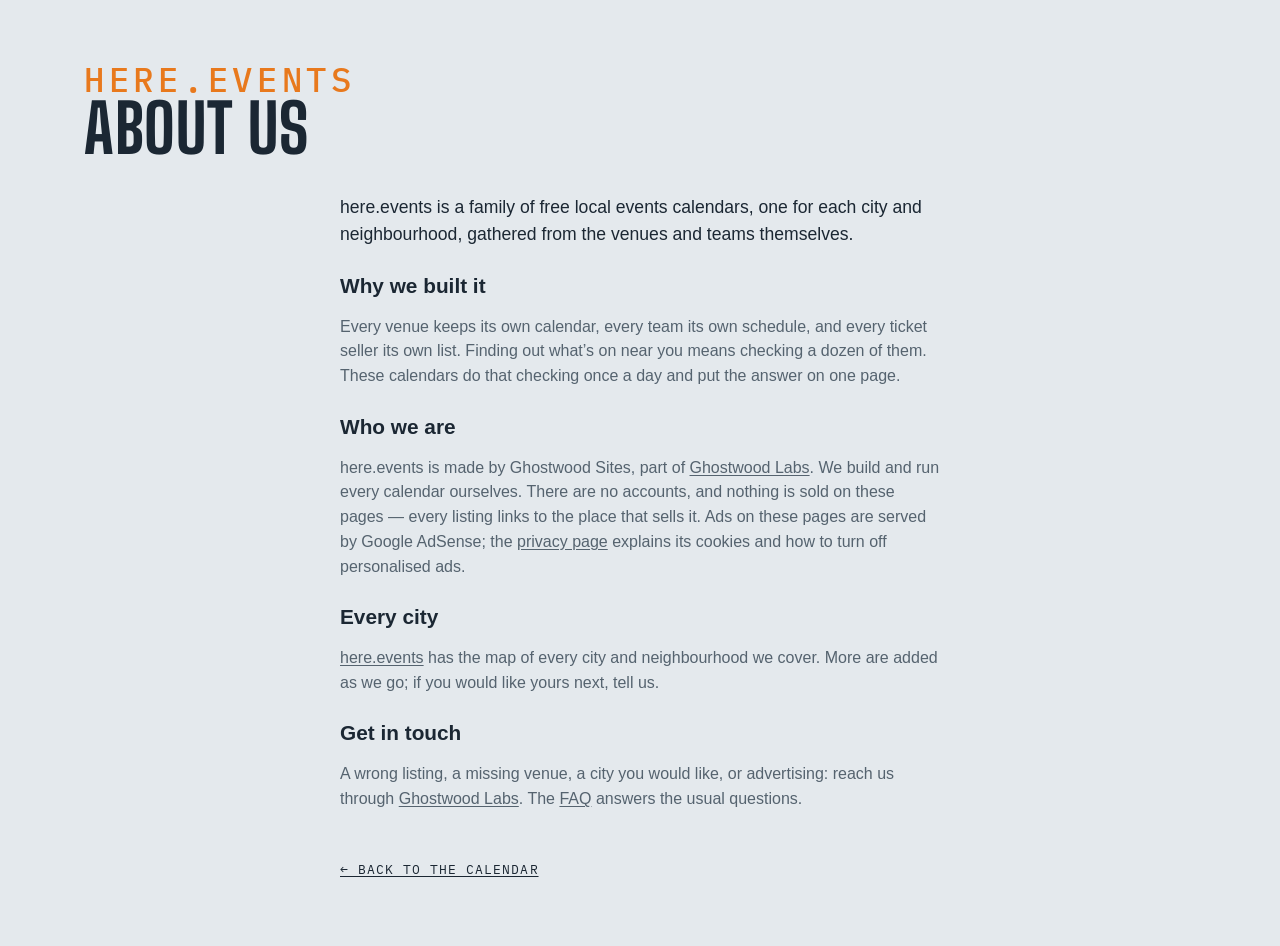
==== commit ad37a7f0: "Footer: a Privacy link to here.events/privacy/; About and FAQ name AdSense instead of "no ads that f" ====
--- a/site/about.html
+++ b/site/about.html
@@ -57,7 +57,7 @@
   <p>Every venue keeps its own calendar, every team its own schedule, and every ticket seller its own list. Finding out what’s on near you means checking a dozen of them. These calendars do that checking once a day and put the answer on one page.</p>
 
   <h2>Who we are</h2>
-  <p>here.events is made by Ghostwood Sites, part of <a href="https://ghostwoodlabs.com/" rel="noopener">Ghostwood Labs</a>. We build and run every calendar ourselves. There are no accounts and no ads that follow you, and nothing is sold on these pages — every listing links to the place that sells it.</p>
+  <p>here.events is made by Ghostwood Sites, part of <a href="https://ghostwoodlabs.com/" rel="noopener">Ghostwood Labs</a>. We build and run every calendar ourselves. There are no accounts, and nothing is sold on these pages — every listing links to the place that sells it. Ads on these pages are served by Google AdSense; the <a href="https://here.events/privacy/">privacy page</a> explains its cookies and how to turn off personalised ads.</p>
 
   <h2>Every city</h2>
   <p><a href="https://here.events/">here.events</a> has the map of every city and neighbourhood we cover. More are added as we go; if you would like yours next, tell us.</p>
--- a/site/styles.css
+++ b/site/styles.css
@@ -407,6 +407,10 @@
 .fp-preset { font-size: .8rem; padding: .4em .85em; min-height: 2rem; }
 .fp-preset:hover { border-color: var(--ink-soft); }
 .fp-preset.is-on { background: var(--ink); color: var(--sky); border-color: var(--ink); }
+/* the panel's foot: Apply, pinned to the bottom edge while the panel scrolls (2026-11-05) */
+.fp-foot { position: sticky; bottom: -1rem; z-index: 1; display: flex; justify-content: flex-end; margin: 1.1rem -1.1rem -1rem; padding: .7rem 1.1rem; background: var(--mist); border-top: 1px solid var(--line); }
+.fp-foot .fp-apply { font-size: .9rem; font-weight: 600; padding: .45em 1.6em; min-height: 2.25rem; background: var(--ink); color: var(--sky); border-color: var(--ink); }
+.fp-foot .fp-apply:hover { background: color-mix(in srgb, var(--ink) 85%, var(--sky)); }
 .fp-group h3 {
   white-space: nowrap; /* never wraps (Steve, 2026-09-22) */
   font-family: var(--mono); font-size: .68rem; text-transform: uppercase;
@@ -871,6 +875,7 @@
 .pop-filter { display: flex; justify-content: center; gap: .5em; align-items: center; cursor: pointer; font-weight: 600; font-size: .88rem; margin: 0 0 .8rem; }
 .pop-filter input { accent-color: var(--ink); }
 .pop-filter[hidden] { display: none; } /* an author display beats the hidden attribute: say it outright (Teams mode has no filter to include) */
+.pop-filter-note { margin: -.45rem 0 .9rem; font-size: .68rem; } /* the filter row's footnote: the calendar keeps the filters it was added with (2026-11-05) */
 
 /* ---- share / embed: a <details> in the footer that opens UPWARD, its body
    floating over the list ---- */
@@ -980,6 +985,7 @@
 footer .foot-link { order: 1; } /* Advertise, Embed, Sources */
 footer #embed { order: 2; }
 footer #sources { order: 3; } /* a page link since 2026-10-29, still last on the row */
+footer #contact { order: 4; } /* the mailto, after Sources (2026-11-05) */
 /* the Advertise link: dressed as the Sources / Embed labels, after them */
 footer .foot-link { position: relative; top: -.5px; display: inline-flex; align-items: center; gap: .4rem; /* measured half a pixel under its neighbours' labels (Steve, 2026-09-15) */ font-family: var(--mono); font-size: .9rem; text-transform: uppercase; letter-spacing: .08em; color: var(--ink); text-decoration: none; padding: .2rem 0; white-space: nowrap; }
 footer .foot-link:hover { color: var(--ink-soft); }
@@ -1966,16 +1972,20 @@
 .lm-road { fill: none; stroke: var(--road); stroke-linecap: round; stroke-linejoin: round; stroke-width: calc(var(--u, 1) * .6); opacity: .45; }
 .lm-road-primary, .lm-road-trunk { stroke-width: calc(var(--u, 1) * .9); opacity: .6; }
 .lm-road-motorway { stroke-width: calc(var(--u, 1) * 1.5); opacity: .8; }
+.lm-boundary { fill: none; stroke: var(--lm-dot); stroke-width: calc(var(--u, 1) * 1.3); stroke-dasharray: calc(var(--u, 1) * 6) calc(var(--u, 1) * 3.5); stroke-linecap: round; stroke-linejoin: round; opacity: .7; pointer-events: none; } /* the city's or neighbourhood's own line (build-local-map.mjs `boundary`): dashed, the map dots' orange, over the roads and under the labels and pins */
 .lm-town { font-family: var(--mono); font-weight: 500; letter-spacing: .08em; text-transform: uppercase; fill: var(--ink-soft); paint-order: stroke; stroke: var(--mist); stroke-width: calc(var(--u, 1) * 3); stroke-linejoin: round; pointer-events: none; }
 .lm-town-dot { fill: var(--ink-soft); }
 .lm-water-name { font-family: var(--body); font-style: italic; letter-spacing: .04em; fill: color-mix(in srgb, var(--ink) 55%, #4da3f0); pointer-events: none; }
 .lm-peak { fill: none; stroke: var(--ink-soft); stroke-width: calc(var(--u, 1) * 1.2); stroke-linejoin: round; }
 .lm-peak-name { font-family: var(--mono); letter-spacing: .06em; fill: var(--ink-soft); opacity: .8; paint-order: stroke; stroke: var(--mist); stroke-width: calc(var(--u, 1) * 3); pointer-events: none; }
+:root { --lm-dot: #e8791d; } /* the map's dots: the Ghostwood orange, one shade per theme (Steve, 2026-10-30) */
+:root[data-theme="dark"] { --lm-dot: #f08a33; }
+@media (prefers-color-scheme: dark) { :root:not([data-theme="light"]) { --lm-dot: #f08a33; } }
 .lm-pin { cursor: pointer; outline: none; }
-.lm-pin circle { stroke: var(--mist); stroke-width: calc(var(--u, 1) * 1.6); transition: stroke-width .12s; }
-.lm-pin.is-empty circle { fill: var(--mist); stroke: var(--pin); stroke-dasharray: calc(var(--u, 1) * 2) calc(var(--u, 1) * 2); } /* nothing upcoming under the filters: a hollow ring in the room's colour */
+.lm-pin circle { fill: var(--pin); stroke: var(--mist); stroke-width: calc(var(--u, 1) * 1.6); transition: stroke-width .12s; }
+.lm-pin.is-empty circle { fill: var(--mist); stroke: var(--pin); stroke-dasharray: calc(var(--u, 1) * 2) calc(var(--u, 1) * 2); } /* nothing upcoming under the filters: a hollow ring */
 .lm-pin:hover circle, .lm-pin:focus-visible circle, .lm-pin.is-open circle { stroke: var(--ink); stroke-width: calc(var(--u, 1) * 2.4); }
-.lm-pin .lm-n { font-family: var(--mono); font-weight: 700; fill: var(--mist); text-anchor: middle; pointer-events: none; }
+.lm-pin .lm-n { font-family: var(--mono); font-weight: 700; fill: #141a20; text-anchor: middle; pointer-events: none; }
 .lm-pin.is-empty .lm-n { fill: var(--pin); }
 .lm-pin .lm-name { font-family: var(--body); font-weight: 600; fill: var(--ink); paint-order: stroke; stroke: var(--mist); stroke-width: calc(var(--u, 1) * 3.2); stroke-linejoin: round; pointer-events: none; }
 .lm-pin.is-empty .lm-name { fill: var(--ink-soft); font-weight: 500; }
@@ -1987,19 +1997,24 @@
 .lm-zoom button[data-z="me"] { margin-top: .3rem; } /* the crosshair: the visitor's own spot, a little apart from the zoom */
 .lm-zoom button.is-busy { opacity: .5; cursor: progress; }
 .lm-zoom button[aria-pressed="true"] { color: #2f7fd6; border-color: #2f7fd6; }
-.lm-city { cursor: pointer; }
-.lm-city-dot { fill: #1f8a4c; stroke: #fff; stroke-width: calc(var(--u, 1) * 1.5); }
-.lm-sign-board { fill: #0f7a45; stroke: #fff; stroke-width: calc(var(--u, 1) * 1); } /* one thin white line as the board's edge (Steve, 2026-10-26: 'the white border should actually be the border') */
-.lm-sign-hit { fill: #fff; opacity: 0; }
-.lm-city:hover .lm-sign-hit, .lm-city:focus-visible .lm-sign-hit { opacity: .14; }
-.lm-sign-name, .lm-sign-mi { font-family: var(--body); font-weight: 700; letter-spacing: .01em; fill: #fff; pointer-events: none; }
-.lm-sign-name { letter-spacing: .03em; }
+.lm-zoom button[data-z="cities"] { margin-top: .3rem; } /* Switch City (and Switch Neighbourhood under it): the other sites, a little apart from the zoom — in place of the green signposts (Steve, 2026-10-31) */
+.lm-zoom button[aria-expanded="true"] { color: var(--ink); border-color: var(--ink); }
+.lm-switch .lm-sw-list { list-style: none; margin: .1rem 0 .35rem; padding: 0; }
+.lm-switch .lm-sw-row { display: flex; align-items: baseline; gap: .55rem; padding: .45rem .1rem; border-top: 1px solid var(--line); color: var(--ink); text-decoration: none; font: 500 .9rem/1.25 var(--body); }
+.lm-switch li:first-child .lm-sw-row { border-top: 0; }
+.lm-switch a.lm-sw-row:hover .lm-sw-name, .lm-switch a.lm-sw-row:focus-visible .lm-sw-name { text-decoration: underline; text-underline-offset: .15em; }
+.lm-switch .lm-sw-name { flex: 1; min-width: 0; overflow: hidden; text-overflow: ellipsis; white-space: nowrap; }
+.lm-switch .lm-sw-tag { flex: none; font-family: var(--mono); font-size: .62rem; letter-spacing: .08em; text-transform: uppercase; color: var(--ink-soft); }
+.lm-switch .lm-sw-far { flex: none; font-family: var(--mono); font-size: .72rem; letter-spacing: .04em; color: var(--ink-soft); }
+.lm-switch .is-here .lm-sw-row { font-weight: 700; }
+.lm-switch .is-here .lm-sw-row::after { content: '✓'; flex: none; color: var(--ink-soft); }
+.lm-caption .lm-reset { font: inherit; letter-spacing: inherit; text-transform: inherit; color: var(--ink); background: none; border: 0; border-bottom: 1px solid currentColor; border-radius: 0; padding: 0; cursor: pointer; } /* the filters leave nothing on the map: one tap back to the default (Steve, 2026-10-31) */
+.lm-caption .lm-reset[hidden] { display: none; }
 .lm-me-dot { fill: #2f7fd6; stroke: var(--mist); stroke-width: calc(var(--u, 1) * 2); }
 .lm-me-acc { fill: #2f7fd6; fill-opacity: .14; stroke: #2f7fd6; stroke-opacity: .45; stroke-width: calc(var(--u, 1) * .8); animation: lm-pulse 2.4s ease-out infinite; transform-box: fill-box; transform-origin: center; }
 @keyframes lm-pulse { 0% { fill-opacity: .22; } 100% { fill-opacity: .08; } }
 .lm-pin.is-city circle { opacity: .78; } /* the rest of the city on a neighbourhood map: a shade quieter than the neighbourhood's own rooms */
 .lm-pin.is-city .lm-name { font-weight: 500; fill: var(--ink-soft); }
-.lm-pin .lm-stack { stroke: var(--mist); stroke-width: calc(var(--u, 1) * 1.6); } /* a group of venues (Steve, 2026-10-28): the next venues' discs peek out behind the first */
 .lm-pin.is-group .lm-name { font-weight: 700; }
 /* a group's card: one row a venue, folded like a reddit thread — [+] opens its next events under a thread line, [–] folds them */
 .lm-pop .lm-tree { margin: 0 0 .3rem; }
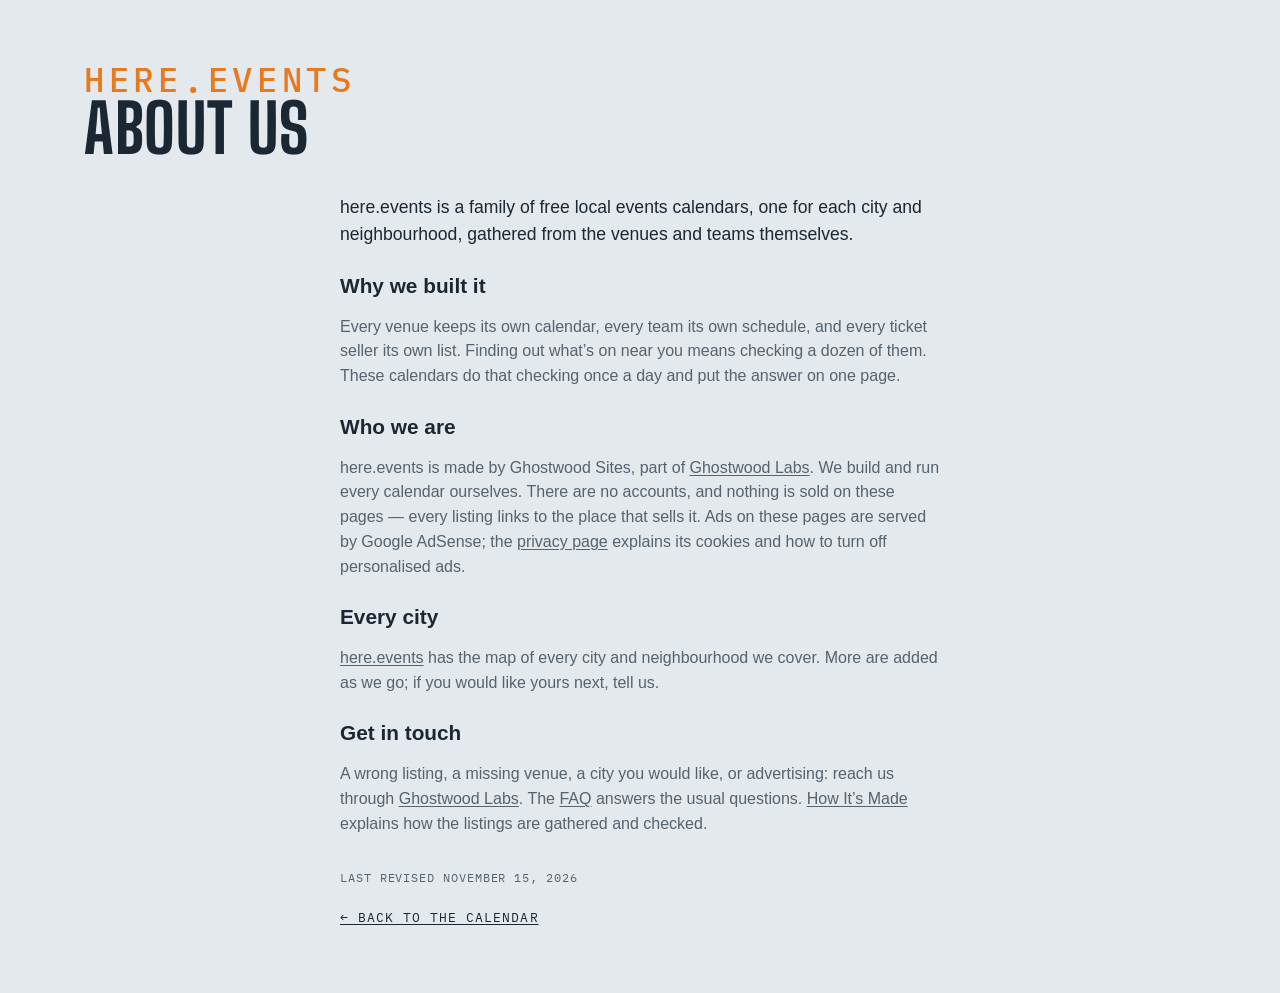
==== commit 390c1391: "How It's Made page, Updated line, truthful sitemap dates A page on how the calendar is curated, link" ====
--- a/site/about.html
+++ b/site/about.html
@@ -63,8 +63,9 @@
   <p><a href="https://here.events/">here.events</a> has the map of every city and neighbourhood we cover. More are added as we go; if you would like yours next, tell us.</p>
 
   <h2>Get in touch</h2>
-  <p>A wrong listing, a missing venue, a city you would like, or advertising: reach us through <a href="https://ghostwoodlabs.com/" rel="noopener">Ghostwood Labs</a>. The <a href="faq.html">FAQ</a> answers the usual questions.</p>
+  <p>A wrong listing, a missing venue, a city you would like, or advertising: reach us through <a href="https://ghostwoodlabs.com/" rel="noopener">Ghostwood Labs</a>. The <a href="faq.html">FAQ</a> answers the usual questions. <a href="how.html">How It’s Made</a> explains how the listings are gathered and checked.</p>
 
+  <p class="ad-revised">Last revised <time datetime="2026-11-15">November 15, 2026</time></p>
   <a class="ad-back" href="./">← Back to the calendar</a>
 </main>
 </body>
--- a/site/styles.css
+++ b/site/styles.css
@@ -1000,6 +1000,11 @@
 .ad-page p, .ad-page li { color: var(--ink-soft); line-height: 1.55; }
 .ad-page ul { padding-left: 1.2rem; }
 .ad-page .ad-lead { font-size: 1.1rem; color: var(--ink); }
+.updated { margin: 1rem 0 -.6rem; font-family: var(--mono); font-size: .72rem; letter-spacing: .08em; text-transform: uppercase; color: var(--ink-soft); }
+.updated a { color: var(--ink); }
+body:has(#mapView:not([hidden])) .updated { display: none; }
+.ad-page .ad-revised { margin-top: 2rem; font-family: var(--mono); font-size: .72rem; letter-spacing: .08em; text-transform: uppercase; }
+.ad-page .ad-revised + .ad-back { margin-top: .6rem; }
 .ad-page .ad-back { display: inline-block; margin-top: 2rem; font-family: var(--mono); font-size: .8rem; text-transform: uppercase; letter-spacing: .08em; color: var(--ink); }
 footer .share summary { font-size: .9rem; white-space: nowrap; }
 .foot-inner.is-tight .share summary span, .foot-inner.is-tighter .gw-credit {
